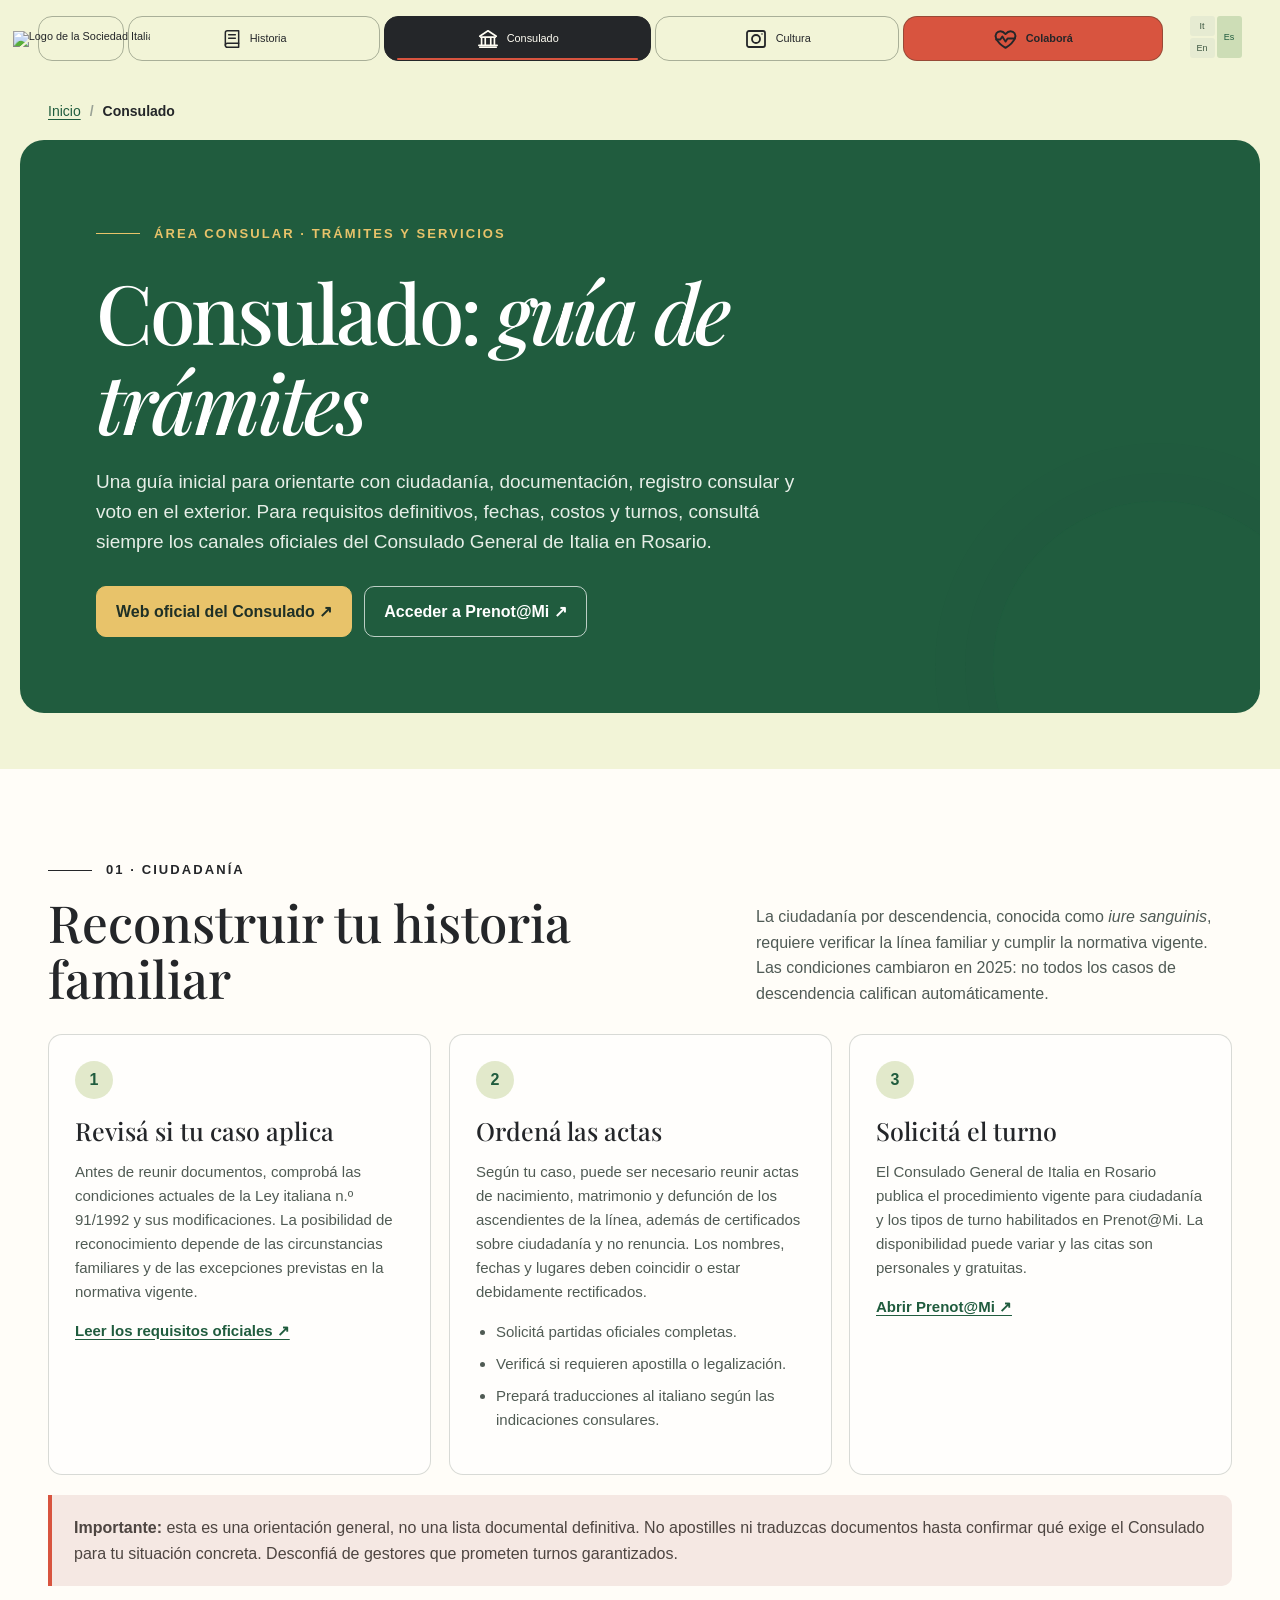
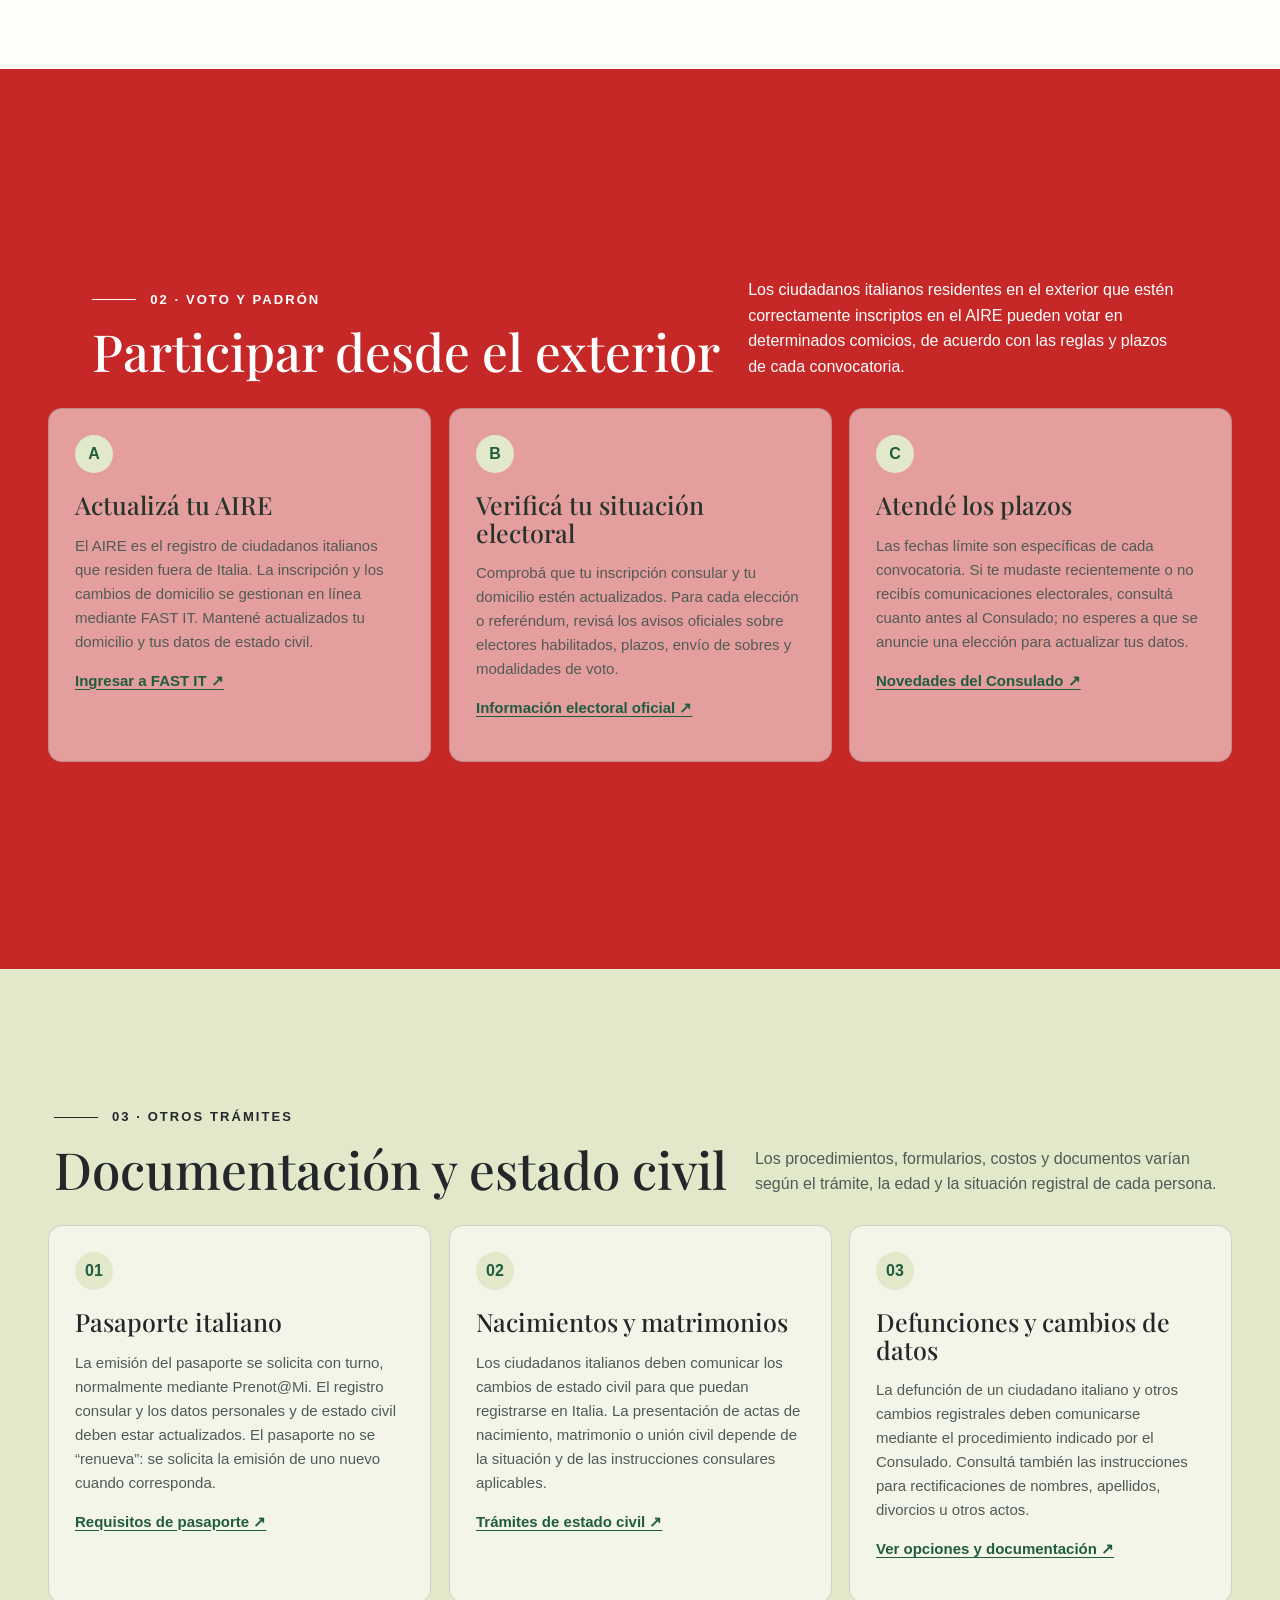
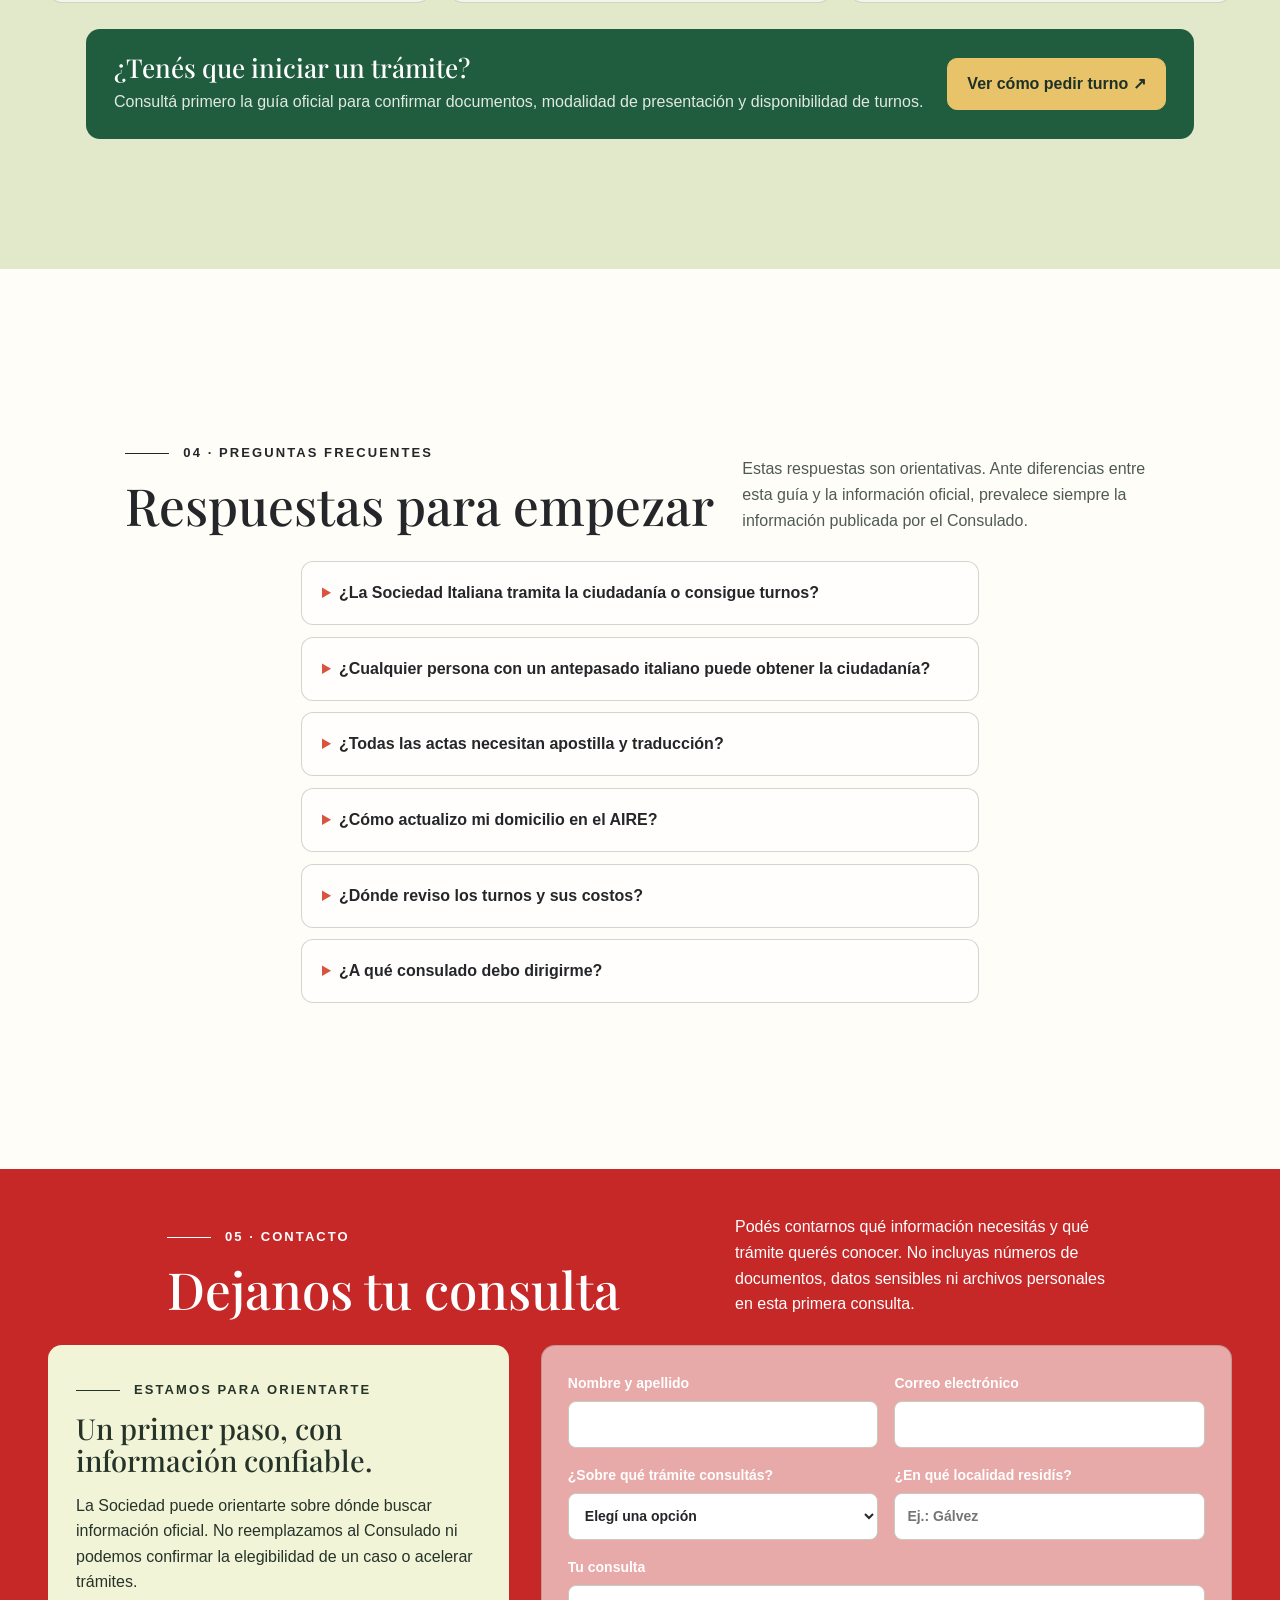
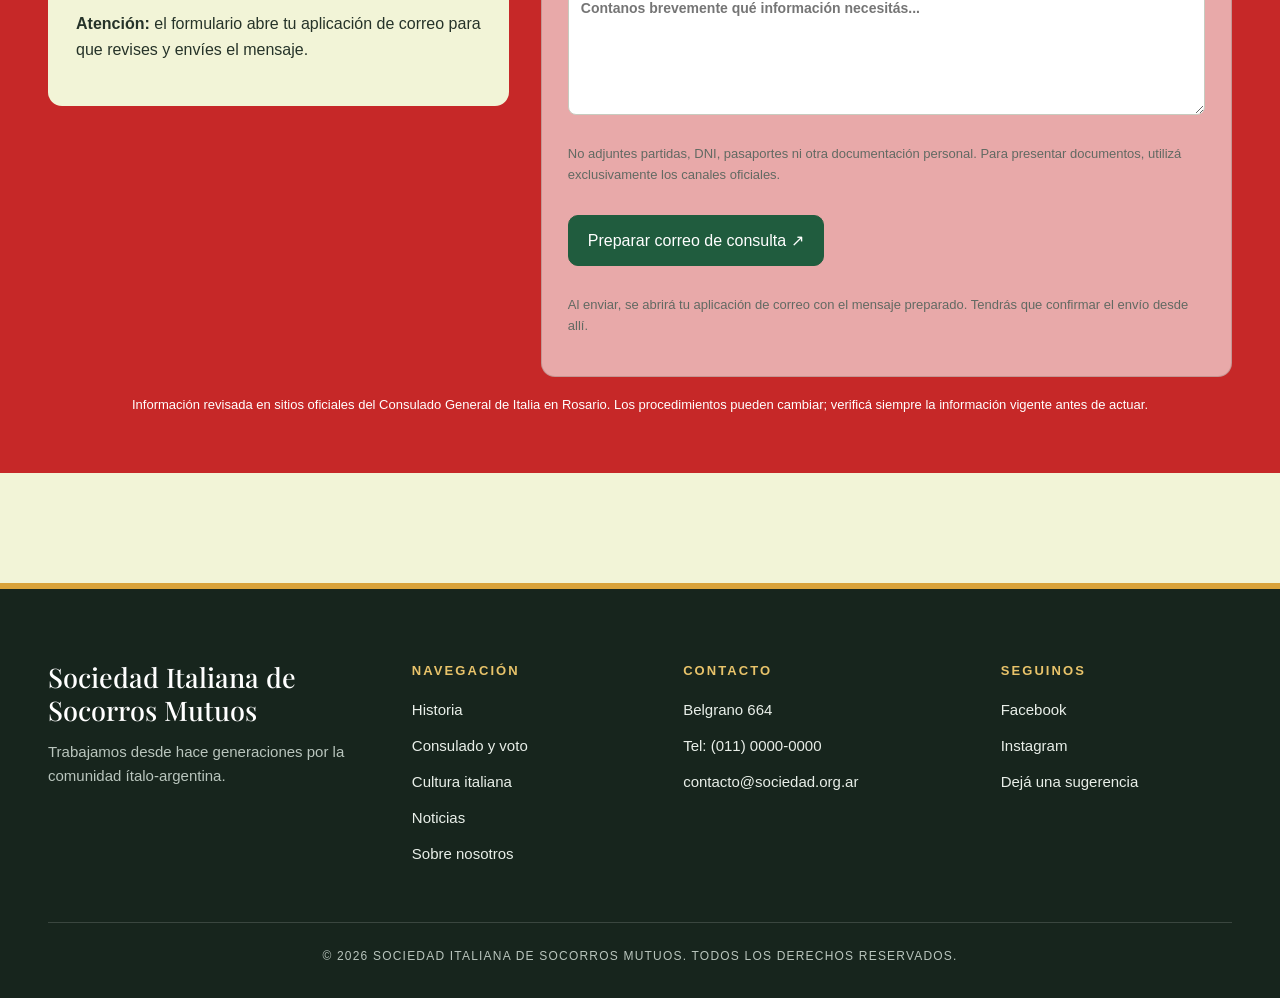
==== consulado.html @ f5863053 "Contacto" ====
<!DOCTYPE html>
<html lang="es">
<head>
<meta charset="UTF-8">
<meta name="viewport" content="width=device-width, initial-scale=1, viewport-fit=cover">
<meta name="description" content="Guía informativa de servicios consulares italianos: ciudadanía, AIRE, voto, pasaportes y estado civil para la comunidad de Gálvez y su región.">
<title>Servicios consulares | Sociedad Italiana de Socorros Mutuos</title>
<link rel="shortcut icon" href="img/logo.png" type="image/png">
<link rel="preconnect" href="https://fonts.googleapis.com">
<link rel="preconnect" href="https://fonts.gstatic.com" crossorigin>
<link href="https://fonts.googleapis.com/css2?family=Archivo+Black&family=DM+Sans:wght@400;500;600;700&family=Playfair+Display:ital,wght@0,500;0,600;1,500&display=swap" rel="stylesheet">
<link rel="stylesheet" href="styles.css">
<script src="script.js?v=2" defer></script>
<style>
/* Estilos exclusivos de esta página; la identidad visual general proviene de styles.css. */
.consulate-page { padding-top: clamp(34px, 5vw, 72px); }
.consulate-hero { position:relative; overflow:hidden; margin:0 auto 56px; padding:clamp(30px,6vw,76px); max-width:1240px; background:#e2e9cb; border-radius:18px; }
.consulate-hero::after { content:""; position:absolute; right:-65px; bottom:-120px; width:330px; height:330px; border:1px solid rgba(32,92,62,.24); border-radius:50%; box-shadow:0 0 0 28px rgba(32,92,62,.04),0 0 0 58px rgba(32,92,62,.04); pointer-events:none; }
.consulate-hero .eyebrow { color:var(--deep-green); }
.consulate-hero h1 { max-width:850px; margin:22px 0 20px; font-size:clamp(40px,7vw,82px); letter-spacing:-.04em; }
.consulate-hero p:not(.eyebrow) { max-width:720px; font-size:clamp(16px,2vw,19px); color:#46534a; }
.consulate-actions { display:flex; flex-wrap:wrap; gap:12px; margin-top:28px; }
.consulate-button { display:inline-flex; align-items:center; justify-content:center; gap:10px; min-height:48px; padding:12px 19px; border:1px solid var(--deep-green); border-radius:10px; background:var(--deep-green); color:white; text-decoration:none; font-weight:700; }
.consulate-button.secondary { background:transparent; color:var(--deep-green); }
.consulate-section { max-width:1240px; margin:0 auto; padding:20px 28px 58px; scroll-margin-top:24px; }
.consulate-heading { display:grid; grid-template-columns:minmax(0,1fr) minmax(220px,.7fr); align-items:end; gap:28px; margin-bottom:28px; }
.consulate-heading h2 { margin-top:13px; font-size:clamp(32px,4vw,52px); }
.consulate-heading > p { margin:0; color:var(--muted); max-width:540px; }
.consulate-grid { display:grid; grid-template-columns:repeat(3,minmax(0,1fr)); gap:18px; }
.consulate-card { min-width:0; padding:26px; border:1px solid rgba(39,55,39,.18); border-radius:14px; background:rgba(255,255,255,.55); }
.consulate-card .number { display:inline-grid; place-items:center; width:38px; height:38px; margin-bottom:18px; border-radius:50%; background:#e2e9cb; color:var(--deep-green); font-weight:700; }
.consulate-card h3 { font-size:25px; margin-bottom:12px; }
.consulate-card p,.consulate-card li { color:#505b54; font-size:15px; }
.consulate-card ul,.consulate-list { padding-left:20px; }
.consulate-card li+li,.consulate-list li+li { margin-top:8px; }
.consulate-note { margin-top:20px; padding:20px 22px; border-left:4px solid var(--italian-red); border-radius:0 10px 10px 0; background:#f5e8e3; color:#4d4541; }
.consulate-link { color:var(--deep-green); font-weight:700; text-underline-offset:3px; }
.consulate-band { display:grid; grid-template-columns:1fr auto; align-items:center; gap:24px; margin-top:26px; padding:25px 28px; border-radius:14px; background:#205c3e; color:#fff; }
.consulate-band h3 { font-size:26px; margin-bottom:6px; }
.consulate-band p { margin:0; color:#e0e9e2; }
.consulate-band .consulate-button { white-space:nowrap; background:#e8c36a; border-color:#e8c36a; color:#1f3026; }
.consulate-faq { display:grid; gap:12px; }
.consulate-faq details { border:1px solid rgba(39,55,39,.2); border-radius:12px; background:rgba(255,255,255,.5); padding:0 20px; }
.consulate-faq summary { cursor:pointer; padding:18px 28px 18px 0; position:relative; font-weight:700; }
.consulate-faq summary::marker { color:var(--italian-red); }
.consulate-faq details p { margin:0; padding:0 0 20px; color:#505b54; }
.consulate-form-wrap { display:grid; grid-template-columns:.8fr 1.2fr; gap:32px; align-items:start; }
.consulate-form-intro { padding:28px; border-radius:14px; background:#f2f4d7; }
.consulate-form-intro h3 { font-size:29px; margin:12px 0; }
.consulate-form { display:grid; grid-template-columns:1fr 1fr; gap:16px; padding:26px; border:1px solid rgba(39,55,39,.18); border-radius:14px; background:rgba(255,255,255,.6); }
.consulate-form label { display:grid; gap:7px; font-size:14px; font-weight:700; }
.consulate-form input,.consulate-form select,.consulate-form textarea { width:100%; min-height:46px; padding:11px 12px; border:1px solid #c7cbbf; border-radius:8px; background:#fff; color:var(--ink); font:inherit; }
.consulate-form textarea { min-height:130px; resize:vertical; }
.consulate-form .full { grid-column:1/-1; }
.consulate-form .consulate-button { justify-self:start; cursor:pointer; font:inherit; }
.form-disclaimer { font-size:13px!important; color:#626a63!important; }
.consulate-footer-note { margin-top:18px; font-size:13px; color:#626a63; }
@media(max-width:850px){.consulate-heading{grid-template-columns:1fr;gap:14px}.consulate-grid{grid-template-columns:1fr 1fr}.consulate-form-wrap{grid-template-columns:1fr}}
@media(max-width:560px){.consulate-hero{margin-inline:14px;border-radius:14px}.consulate-section{padding-inline:18px}.consulate-grid{grid-template-columns:1fr}.consulate-band{grid-template-columns:1fr}.consulate-band .consulate-button{justify-self:start;white-space:normal}.consulate-form{grid-template-columns:1fr;padding:18px}.consulate-form .full{grid-column:auto}}
/* En esta página se conserva la navegación global, pero se reemplaza el hero de Inicio por una cabecera compacta. */
.site-card.consulate-site-header { display:block; height:auto; min-height:0; padding:0; overflow:visible; background:var(--ivory); }
.consulate-site-header .intro { min-height:0; height:82px; padding:0; background:var(--ivory); }
.consulate-site-header .navigation { top:16px; left:clamp(14px,3vw,42px); right:clamp(14px,3vw,42px); }
.consulate-site-header .description,.consulate-site-header .headline,.consulate-site-header #explore,.consulate-site-header .artwork { display:none!important; }
.consulate-breadcrumb { max-width:1240px; margin:18px auto 0; padding:0 28px; color:#58645b; font-size:14px; }
.consulate-breadcrumb ol { display:flex; flex-wrap:wrap; align-items:center; gap:9px; margin:0; padding:0; list-style:none; }
.consulate-breadcrumb li+li::before { content:"/"; margin-right:9px; color:#9aa296; }
.consulate-breadcrumb a { color:var(--deep-green); text-underline-offset:3px; }
.consulate-breadcrumb [aria-current="page"] { color:var(--ink); font-weight:700; }
.consulate-page { padding-top:18px; }
.consulate-hero { background:#205c3e; color:#fff; border-radius:24px; }
.consulate-hero .eyebrow { color:#e8c36a; }
.consulate-hero h1 { max-width:850px; }
.consulate-hero p:not(.eyebrow) { color:#e6eee7; }
.consulate-hero .consulate-button { background:#e8c36a; border-color:#e8c36a; color:#1f3026; }
.consulate-hero .consulate-button.secondary { background:transparent; color:#fff; border-color:rgba(255,255,255,.7); }
@media(max-width:600px){.consulate-site-header .intro{height:116px}.consulate-site-header .navigation{top:12px;left:10px;right:10px}.consulate-breadcrumb{padding:0 18px;margin-top:12px}.consulate-page{padding-top:14px}.consulate-hero{margin-inline:14px;border-radius:20px}}
/* Fondos alternados inspirados en la bandera italiana: verde, blanco y rojo en tonos suaves. */
.consulate-page { background: #f2f4d7; }
.consulate-hero { background: #205c3e; }
#ciudadania { background: #fffdf8; }
#voto { background: #c62828; color: #fff; }
#tramites { background: #e2e9cb; }
#preguntas { background: #fffdf8; }
#consulta { background: #c62828; color: #fff; }
#voto .consulate-heading > p, #consulta .consulate-heading > p,
#voto .consulate-footer-note, #consulta .consulate-footer-note { color: #fff; }
#voto .consulate-card, #consulta .consulate-card,
#voto .consulate-form-intro, #consulta .consulate-form-intro { color: #263329; }
/* Secciones a todo lo ancho con contenido alineado al mismo ancho máximo. */
.consulate-section { max-width:none; }
.consulate-section > .consulate-heading,
.consulate-section > .consulate-grid,
.consulate-section > .consulate-note,
.consulate-section > .consulate-band,
.consulate-section > .consulate-faq,
.consulate-section > .consulate-form-wrap,
.consulate-section > .consulate-footer-note { max-width:1184px; margin-left:auto; margin-right:auto; }
.consulate-section > .consulate-heading { margin-bottom:28px; }
.consulate-section > .consulate-band { margin-top:26px; }
.consulate-section > .consulate-footer-note { margin-top:18px; }


/* Navegación suave y aparición progresiva de las secciones al desplazarse. */
html { scroll-behavior: smooth; }
.consulate-section, .consulate-hero {
  scroll-margin-top: 28px;
  transition: background-color .45s ease, color .45s ease;
}
.consulate-section .consulate-heading,
.consulate-section .consulate-grid,
.consulate-section .consulate-note,
.consulate-section .consulate-band,
.consulate-section .consulate-faq,
.consulate-section .consulate-form-wrap,
.consulate-section .consulate-footer-note {
  opacity: 0;
  transform: translateY(22px);
  transition: opacity .65s ease, transform .65s ease;
}
.consulate-section.is-visible .consulate-heading,
.consulate-section.is-visible .consulate-grid,
.consulate-section.is-visible .consulate-note,
.consulate-section.is-visible .consulate-band,
.consulate-section.is-visible .consulate-faq,
.consulate-section.is-visible .consulate-form-wrap,
.consulate-section.is-visible .consulate-footer-note {
  opacity: 1;
  transform: translateY(0);
}
/* Reveal individual para tarjetas, bloques e imágenes. */
.scroll-reveal {
  opacity: 0;
  transform: translate3d(0, 20px, 0) scale(.99);
  transition: opacity .7s ease, transform .7s cubic-bezier(.2,.7,.2,1);
  will-change: opacity, transform;
}
.scroll-reveal.is-revealed { opacity: 1; transform: translate3d(0,0,0) scale(1); }
@media (prefers-reduced-motion: reduce) {
  html { scroll-behavior: auto; }
  .consulate-section, .consulate-hero,
  .consulate-section .consulate-heading, .consulate-section .consulate-grid,
  .consulate-section .consulate-note, .consulate-section .consulate-band,
  .consulate-section .consulate-faq, .consulate-section .consulate-form-wrap,
  .consulate-section .consulate-footer-note, .scroll-reveal {
    transition: none; opacity: 1; transform: none; will-change: auto;
  }
}


/* Presentación por secciones en escritorio: cada sección ocupa al menos una pantalla. */
@media (min-width: 851px) {
  html {
    scroll-snap-type: y mandatory;
    scroll-padding-top: 0;
  }
  .consulate-hero {
    scroll-snap-align: start;
  }
  .consulate-section {
    box-sizing: border-box;
    min-height: 100vh;
    min-height: 100dvh;
    scroll-snap-align: start;
    scroll-snap-stop: normal;
  }
  .consulate-section {
    display: flex;
    flex-direction: column;
    justify-content: center;
    padding-top: clamp(34px, 5vh, 64px);
    padding-bottom: clamp(34px, 5vh, 64px);
  }
}

/* En tabletas y móviles se mantiene el alto mínimo, pero nunca se limita el contenido. */
@media (max-width: 850px) {
  html { scroll-snap-type: none; }
  .consulate-section {
    height: auto;
    min-height: 100vh;
    min-height: 100dvh;
    scroll-snap-align: none;
  }
  .consulate-hero {
    height: auto;
    min-height: 0;
  }
  .consulate-section { justify-content: flex-start; }
}

</style>
<script>
  document.addEventListener('DOMContentLoaded', () => {
    const sections = document.querySelectorAll('.consulate-section');
    const revealItems = document.querySelectorAll(
      '.consulate-grid > *, .consulate-faq > *, .consulate-band, .consulate-note, .consulate-form-wrap, .consulate-hero img, .consulate-section img'
    );
    revealItems.forEach(item => item.classList.add('scroll-reveal'));

    if (window.matchMedia('(prefers-reduced-motion: reduce)').matches || !('IntersectionObserver' in window)) {
      sections.forEach(section => section.classList.add('is-visible'));
      revealItems.forEach(item => item.classList.add('is-revealed'));
      return;
    }

    const sectionObserver = new IntersectionObserver((entries) => {
      entries.forEach(entry => {
        if (entry.isIntersecting) {
          entry.target.classList.add('is-visible');
          sectionObserver.unobserve(entry.target);
        }
      });
    }, { threshold: 0.12, rootMargin: '0px 0px -5% 0px' });
    sections.forEach(section => sectionObserver.observe(section));

    const revealObserver = new IntersectionObserver((entries) => {
      entries.forEach(entry => {
        if (entry.isIntersecting) {
          entry.target.classList.add('is-revealed');
          revealObserver.unobserve(entry.target);
        }
      });
    }, { threshold: 0.1, rootMargin: '0px 0px -4% 0px' });
    revealItems.forEach(item => revealObserver.observe(item));
  });
</script>
</head>
<body>
<a class="skip" href="#contenido" data-i18n="skip">Ir al contenido</a>

<!-- Encabezado y navegación compartidos con index.html -->
<main id="contenido">
  <section class="site-card consulate-site-header" aria-label="Sociedad Italiana de Socorros Mutuos">
    <section class="intro" aria-labelledby="headline">
      <nav class="navigation" aria-label="Navegación principal">
        <button class="nav-tab" type="button" data-section="inicio" aria-label="Inicio">
          <span data-label="inicio"><img src="img/logo.png" class="icon-logo" alt="Logo de la Sociedad Italiana"></span>
        </button>
        <button class="nav-tab" type="button" data-section="historia" aria-pressed="false">
          <svg class="nav-icon" viewBox="0 0 24 24" aria-hidden="true"><path d="M4 19.5A2.5 2.5 0 0 1 6.5 17H20"/><path d="M6.5 2H20v20H6.5A2.5 2.5 0 0 1 4 19.5v-15A2.5 2.5 0 0 1 6.5 2Z"/><path d="M8 7h8M8 11h8"/></svg>
          <span data-label="historia">Historia</span>
        </button>
        <button class="nav-tab active" type="button" data-section="consulado" aria-pressed="true">
          <svg class="nav-icon nav-icon--consulate" viewBox="0 0 24 24" aria-hidden="true"><path d="m3 9 9-6 9 6"/><path d="M4 10h16M5 10v9M9 10v9M15 10v9M19 10v9M3 21h18M2 19h20"/></svg>
          <span data-label="consulado">Consulado</span>
        </button>
        <button class="nav-tab" type="button" data-section="cultura" aria-pressed="false">
          <svg class="nav-icon nav-icon--culture" viewBox="0 0 24 24" fill="none" stroke="currentColor" stroke-width="1.8" stroke-linecap="round" stroke-linejoin="round" aria-hidden="true"><rect x="3" y="4" width="18" height="16" rx="2"/><circle cx="12" cy="12" r="4"/><circle cx="18" cy="7" r=".8" fill="currentColor" stroke="none"/></svg>
          <span data-label="cultura">Cultura</span>
        </button>
        <button class="nav-tab" type="button" data-section="colabora" aria-pressed="false">
          <svg class="nav-icon nav-icon--collab" viewBox="0 0 24 24" fill="none" stroke="currentColor" stroke-width="1.8" stroke-linecap="round" stroke-linejoin="round" aria-hidden="true"><path d="M12 21s-7-4.35-9-9.2C1.5 8.2 3.8 5 7.2 5c2 0 3.4 1.1 4.8 2.8C13.4 6.1 14.8 5 16.8 5 20.2 5 22.5 8.2 21 11.8 19 16.65 12 21 12 21Z"/><path d="M3 13h4l2-3 3 5 2-3h7"/></svg>
          <span data-i18n="navCollab">Colaborá</span>
        </button>
        <div class="languages" aria-label="Idioma">
          <button class="language" type="button" data-lang="it" aria-label="Italiano">It</button>
          <button class="language other" type="button" data-lang="en" aria-label="English">En</button>
          <button class="language active" type="button" data-lang="es" aria-label="Español" aria-pressed="true">Es</button>
        </div>
      </nav>
    </section>
  </section>

  <nav class="consulate-breadcrumb" aria-label="Migas de pan">
    <ol>
      <li><a href="index.html">Inicio</a></li>
      <li aria-current="page">Consulado</li>
    </ol>
  </nav>

  <div class="consulate-page">
    <section class="consulate-hero" id="accesos">
      <p class="eyebrow">Área Consular · Trámites y Servicios</p>
      <h1>Consulado: <em>guía de trámites</em></h1>
      <p>Una guía inicial para orientarte con ciudadanía, documentación, registro consular y voto en el exterior. Para requisitos definitivos, fechas, costos y turnos, consultá siempre los canales oficiales del Consulado General de Italia en Rosario.</p>
      <div class="consulate-actions">
        <a class="consulate-button" href="https://consrosario.esteri.it/es/" target="_blank" rel="noopener">Web oficial del Consulado ↗</a>
        <a class="consulate-button secondary" href="https://prenotami.esteri.it/" target="_blank" rel="noopener">Acceder a Prenot@Mi ↗</a>
      </div>
    </section>

    <section class="consulate-section" id="ciudadania">
      <div class="consulate-heading"><div><p class="eyebrow">01 · Ciudadanía</p><h2>Reconstruir tu historia familiar</h2></div><p>La ciudadanía por descendencia, conocida como <em>iure sanguinis</em>, requiere verificar la línea familiar y cumplir la normativa vigente. Las condiciones cambiaron en 2025: no todos los casos de descendencia califican automáticamente.</p></div>
      <div class="consulate-grid">
        <article class="consulate-card"><span class="number">1</span><h3>Revisá si tu caso aplica</h3><p>Antes de reunir documentos, comprobá las condiciones actuales de la Ley italiana n.º 91/1992 y sus modificaciones. La posibilidad de reconocimiento depende de las circunstancias familiares y de las excepciones previstas en la normativa vigente.</p><p><a class="consulate-link" href="https://consrosario.esteri.it/es/servizi-consolari-e-visti/servizi-per-il-cittadino-straniero/cittadinanza_n/cittadinanza-e-adozione/" target="_blank" rel="noopener">Leer los requisitos oficiales ↗</a></p></article>
        <article class="consulate-card"><span class="number">2</span><h3>Ordená las actas</h3><p>Según tu caso, puede ser necesario reunir actas de nacimiento, matrimonio y defunción de los ascendientes de la línea, además de certificados sobre ciudadanía y no renuncia. Los nombres, fechas y lugares deben coincidir o estar debidamente rectificados.</p><ul><li>Solicitá partidas oficiales completas.</li><li>Verificá si requieren apostilla o legalización.</li><li>Prepará traducciones al italiano según las indicaciones consulares.</li></ul></article>
        <article class="consulate-card"><span class="number">3</span><h3>Solicitá el turno</h3><p>El Consulado General de Italia en Rosario publica el procedimiento vigente para ciudadanía y los tipos de turno habilitados en Prenot@Mi. La disponibilidad puede variar y las citas son personales y gratuitas.</p><p><a class="consulate-link" href="https://prenotami.esteri.it/" target="_blank" rel="noopener">Abrir Prenot@Mi ↗</a></p></article>
      </div>
      <div class="consulate-note"><strong>Importante:</strong> esta es una orientación general, no una lista documental definitiva. No apostilles ni traduzcas documentos hasta confirmar qué exige el Consulado para tu situación concreta. Desconfiá de gestores que prometen turnos garantizados.</div>
    </section>

    <section class="consulate-section" id="voto">
      <div class="consulate-heading"><div><p class="eyebrow">02 · Voto y padrón</p><h2>Participar desde el exterior</h2></div><p>Los ciudadanos italianos residentes en el exterior que estén correctamente inscriptos en el AIRE pueden votar en determinados comicios, de acuerdo con las reglas y plazos de cada convocatoria.</p></div>
      <div class="consulate-grid">
        <article class="consulate-card"><span class="number">A</span><h3>Actualizá tu AIRE</h3><p>El AIRE es el registro de ciudadanos italianos que residen fuera de Italia. La inscripción y los cambios de domicilio se gestionan en línea mediante FAST IT. Mantené actualizados tu domicilio y tus datos de estado civil.</p><p><a class="consulate-link" href="https://serviziconsolarionline.esteri.it/" target="_blank" rel="noopener">Ingresar a FAST IT ↗</a></p></article>
        <article class="consulate-card"><span class="number">B</span><h3>Verificá tu situación electoral</h3><p>Comprobá que tu inscripción consular y tu domicilio estén actualizados. Para cada elección o referéndum, revisá los avisos oficiales sobre electores habilitados, plazos, envío de sobres y modalidades de voto.</p><p><a class="consulate-link" href="https://consrosario.esteri.it/es/servizi-consolari-e-visti/servizi-per-il-cittadino-italiano/servicios-electorales/" target="_blank" rel="noopener">Información electoral oficial ↗</a></p></article>
        <article class="consulate-card"><span class="number">C</span><h3>Atendé los plazos</h3><p>Las fechas límite son específicas de cada convocatoria. Si te mudaste recientemente o no recibís comunicaciones electorales, consultá cuanto antes al Consulado; no esperes a que se anuncie una elección para actualizar tus datos.</p><p><a class="consulate-link" href="https://consrosario.esteri.it/es/" target="_blank" rel="noopener">Novedades del Consulado ↗</a></p></article>
      </div>
    </section>

    <section class="consulate-section" id="tramites">
      <div class="consulate-heading"><div><p class="eyebrow">03 · Otros trámites</p><h2>Documentación y estado civil</h2></div><p>Los procedimientos, formularios, costos y documentos varían según el trámite, la edad y la situación registral de cada persona.</p></div>
      <div class="consulate-grid">
        <article class="consulate-card"><span class="number">01</span><h3>Pasaporte italiano</h3><p>La emisión del pasaporte se solicita con turno, normalmente mediante Prenot@Mi. El registro consular y los datos personales y de estado civil deben estar actualizados. El pasaporte no se “renueva”: se solicita la emisión de uno nuevo cuando corresponda.</p><p><a class="consulate-link" href="https://consrosario.esteri.it/es/servizi-consolari-e-visti/servizi-per-il-cittadino-italiano/passaporti-e-carte-didentita/" target="_blank" rel="noopener">Requisitos de pasaporte ↗</a></p></article>
        <article class="consulate-card"><span class="number">02</span><h3>Nacimientos y matrimonios</h3><p>Los ciudadanos italianos deben comunicar los cambios de estado civil para que puedan registrarse en Italia. La presentación de actas de nacimiento, matrimonio o unión civil depende de la situación y de las instrucciones consulares aplicables.</p><p><a class="consulate-link" href="https://consrosario.esteri.it/es/servizi-consolari-e-visti/servizi-per-il-cittadino-italiano/stato-civile/" target="_blank" rel="noopener">Trámites de estado civil ↗</a></p></article>
        <article class="consulate-card"><span class="number">03</span><h3>Defunciones y cambios de datos</h3><p>La defunción de un ciudadano italiano y otros cambios registrales deben comunicarse mediante el procedimiento indicado por el Consulado. Consultá también las instrucciones para rectificaciones de nombres, apellidos, divorcios u otros actos.</p><p><a class="consulate-link" href="https://consrosario.esteri.it/es/servizi-consolari-e-visti/servizi-per-il-cittadino-italiano/stato-civile/" target="_blank" rel="noopener">Ver opciones y documentación ↗</a></p></article>
      </div>
      <div class="consulate-band"><div><h3>¿Tenés que iniciar un trámite?</h3><p>Consultá primero la guía oficial para confirmar documentos, modalidad de presentación y disponibilidad de turnos.</p></div><a class="consulate-button" href="https://consrosario.esteri.it/es/chi-siamo/gli-uffici/prenota-lappuntamento/" target="_blank" rel="noopener">Ver cómo pedir turno ↗</a></div>
    </section>

    <section class="consulate-section" id="preguntas">
      <div class="consulate-heading"><div><p class="eyebrow">04 · Preguntas frecuentes</p><h2>Respuestas para empezar</h2></div><p>Estas respuestas son orientativas. Ante diferencias entre esta guía y la información oficial, prevalece siempre la información publicada por el Consulado.</p></div>
      <div class="consulate-faq">
        <details><summary>¿La Sociedad Italiana tramita la ciudadanía o consigue turnos?</summary><p>No. Esta página tiene fines informativos y orientativos. Las solicitudes y los turnos se gestionan por los canales oficiales correspondientes; no se garantizan citas ni resultados.</p></details>
        <details><summary>¿Cualquier persona con un antepasado italiano puede obtener la ciudadanía?</summary><p>No necesariamente. La legislación cambió en 2025 y establece condiciones y excepciones específicas. Revisá el apartado oficial de ciudadanía antes de iniciar la recopilación de documentación.</p><p><a class="consulate-link" href="https://consrosario.esteri.it/es/servizi-consolari-e-visti/servizi-per-il-cittadino-straniero/cittadinanza_n/cittadinanza-e-adozione/" target="_blank" rel="noopener">Consultar normativa y requisitos ↗</a></p></details>
        <details><summary>¿Todas las actas necesitan apostilla y traducción?</summary><p>No hay que asumirlo sin revisar el caso. Los requisitos dependen del tipo de documento, la autoridad emisora y el trámite. Seguí la lista oficial y las instrucciones sobre apostilla, legalización y traducción al italiano.</p></details>
        <details><summary>¿Cómo actualizo mi domicilio en el AIRE?</summary><p>La actualización se realiza en línea a través de FAST IT. Ingresá con tus datos y seguí las instrucciones del servicio consular correspondiente a tu circunscripción.</p><p><a class="consulate-link" href="https://serviziconsolarionline.esteri.it/" target="_blank" rel="noopener">Abrir FAST IT ↗</a></p></details>
        <details><summary>¿Dónde reviso los turnos y sus costos?</summary><p>En la web oficial del Consulado General de Italia en Rosario y en Prenot@Mi. Los turnos son personales; los horarios, requisitos y aranceles pueden cambiar.</p><p><a class="consulate-link" href="https://prenotami.esteri.it/" target="_blank" rel="noopener">Prenot@Mi ↗</a> · <a class="consulate-link" href="https://consrosario.esteri.it/es/" target="_blank" rel="noopener">Consulado de Rosario ↗</a></p></details>
        <details><summary>¿A qué consulado debo dirigirme?</summary><p>La competencia depende del domicilio y de la circunscripción consular. Para la comunidad de Gálvez y Santa Fe, consultá la web del Consulado General de Italia en Rosario y verificá allí que tu domicilio esté comprendido.</p></details>
      </div>
    </section>

    <section class="consulate-section" id="consulta">
      <div class="consulate-heading"><div><p class="eyebrow">05 · Contacto</p><h2>Dejanos tu consulta</h2></div><p>Podés contarnos qué información necesitás y qué trámite querés conocer. No incluyas números de documentos, datos sensibles ni archivos personales en esta primera consulta.</p></div>
      <div class="consulate-form-wrap">
        <aside class="consulate-form-intro"><p class="eyebrow">Estamos para orientarte</p><h3>Un primer paso, con información confiable.</h3><p>La Sociedad puede orientarte sobre dónde buscar información oficial. No reemplazamos al Consulado ni podemos confirmar la elegibilidad de un caso o acelerar trámites.</p><p><strong>Atención:</strong> el formulario abre tu aplicación de correo para que revises y envíes el mensaje.</p></aside>
        <form class="consulate-form" id="consular-form">
          <label>Nombre y apellido<input name="nombre" autocomplete="name" required></label>
          <label>Correo electrónico<input name="email" type="email" autocomplete="email" required></label>
          <label>¿Sobre qué trámite consultás?
            <select name="tramite" required><option value="" selected disabled>Elegí una opción</option><option>Ciudadanía italiana</option><option>AIRE / cambio de domicilio</option><option>Voto electoral</option><option>Pasaporte</option><option>Registro civil</option><option>Otro tema</option></select>
          </label>
          <label>¿En qué localidad residís?<input name="localidad" autocomplete="address-level2" placeholder="Ej.: Gálvez"></label>
          <label class="full">Tu consulta<textarea name="consulta" minlength="10" required placeholder="Contanos brevemente qué información necesitás..."></textarea></label>
          <p class="full form-disclaimer">No adjuntes partidas, DNI, pasaportes ni otra documentación personal. Para presentar documentos, utilizá exclusivamente los canales oficiales.</p>
          <button class="consulate-button full" type="submit">Preparar correo de consulta ↗</button>
          <p class="full form-disclaimer" id="form-status" aria-live="polite">Al enviar, se abrirá tu aplicación de correo con el mensaje preparado. Tendrás que confirmar el envío desde allí.</p>
        </form>
      </div>
      <p class="consulate-footer-note">Información revisada en sitios oficiales del Consulado General de Italia en Rosario. Los procedimientos pueden cambiar; verificá siempre la información vigente antes de actuar.</p>
    </section>
  </div>
</main>

<!-- Footer compartido con index.html -->
<footer class="foot">
  <div class="foot-in">
    <div class="foot-grid">
      <div><p class="foot-logo" data-i18n="orgName">Sociedad Italiana de Socorros Mutuos</p><p class="foot-sub" data-i18n="footAbout">Trabajamos desde hace generaciones por la comunidad ítalo-argentina.</p></div>
      <div><h4 data-i18n="fNav">Navegación</h4><ul><li><a href="historia.html" data-i18n="fHist">Historia</a></li><li><a href="consulado.html" data-i18n="fCons">Consulado y voto</a></li><li><a href="cultura.html" data-i18n="fCult">Cultura italiana</a></li><li><a href="index.html#noticias" data-i18n="fNews">Noticias</a></li><li><a href="nosotros.html" data-i18n="fAbout">Sobre nosotros</a></li></ul></div>
      <div><h4 data-i18n="fContact">Contacto</h4><ul><li data-i18n="fAddress">Belgrano 664</li><li data-i18n="fPhone">Tel: (011) 0000-0000</li><li><a href="mailto:contacto@sociedad.org.ar">contacto@sociedad.org.ar</a></li></ul></div>
      <div><h4 data-i18n="fFollow">Seguinos</h4><ul><li><a href="https://www.facebook.com/TeatroMarconiGalvezItaliaUnida/?locale=es_LA" target="_blank" rel="noopener">Facebook</a></li><li><a href="https://www.instagram.com/sociedaditalianagalvez/" target="_blank" rel="noopener">Instagram</a></li><li><a href="sugerencias.html" data-i18n="fSugg">Dejá una sugerencia</a></li></ul></div>
    </div>
    <div class="copy"><span data-i18n="copy">© 2026 Sociedad Italiana de Socorros Mutuos. Todos los derechos reservados.</span></div>
  </div>
</footer>
<script>
// El sitio no cuenta con backend de formularios: se prepara un correo para revisión y envío del usuario.
document.getElementById('consular-form').addEventListener('submit', function (event) {
  event.preventDefault();
  const data = new FormData(this);
  const subject = encodeURIComponent('Consulta consular - ' + data.get('tramite'));
  const body = encodeURIComponent(
    'Nombre: ' + data.get('nombre') + '\n' +
    'Correo: ' + data.get('email') + '\n' +
    'Trámite: ' + data.get('tramite') + '\n' +
    'Localidad: ' + (data.get('localidad') || 'No indicada') + '\n\n' +
    'Consulta:\n' + data.get('consulta')
  );
  // Reemplazar esta dirección por el correo institucional real antes de publicar el sitio.
  window.location.href = 'mailto:contacto@sociedad.org.ar?subject=' + subject + '&body=' + body;
  document.getElementById('form-status').textContent = 'Se intentó abrir tu aplicación de correo. Si no se abrió, escribinos desde tu correo habitual; recordá reemplazar la dirección institucional si corresponde.';
});
</script>
</body>
</html>
---- styles.css ----
:root{
  --paper:#F4F1EA; --ink:#18231F; --green:#1E7F55; --gold:#E8C36A; --mustard:#D9A23A;
  --red:#B8323A; --footer:#10231C; --muted:#4f5a55; --line:#cdc7b8; --white:#fff;
  --focus:#0045c4; --cream: #f2f4d7;
  --ink: #242629;
  --italian-green: #397d52;
  --deep-green: #205c3e;
  --italian-red: #d8543f;
  --line: rgba(39, 55, 39, .36);
  --soft-green: #e2e9cb;
}

*{box-sizing:border-box}
html{scroll-behavior:smooth;scroll-padding-top:24px}
@media (prefers-reduced-motion:reduce){html{scroll-behavior:auto}*{transition:none!important}}
body{margin:0;background:var(--paper);color:var(--ink);font:400 16px/1.6 "DM Sans",Arial,sans-serif}
a{color:inherit}
:focus-visible{outline:4px solid var(--focus);outline-offset:3px}
[hidden]{display:none!important}
.wrap{max-width:1240px;margin:0 auto;padding:0 28px}
.skip{position:absolute;left:-999px;top:0;background:#fff;color:var(--ink);padding:12px 18px;font-weight:700;z-index:20}
.skip:focus{left:12px;top:12px}

h1,h2,h3{font-family:"Playfair Display",Georgia,serif;font-weight:500;margin:0;line-height:1.1}
h1 em,h2 em{font-style:italic}
.eyebrow{display:inline-flex;align-items:center;gap:14px;font-size:13px;font-weight:700;letter-spacing:.16em;text-transform:uppercase;margin:0}
.eyebrow::before{content:"";width:44px;height:1px;background:currentColor}
.big{font-size:clamp(32px,4vw,54px)}

/* ===== Encabezado (logo + nombre arriba, menú con íconos abajo) ===== */


body {
  margin: 0;
  min-height: 100svh;
  overflow-x: hidden;
  color: var(--ink);
  font-family: Inter, "Avenir Next", Avenir, "Segoe UI", Arial, sans-serif;
  background: var(--ivory);
}

/* Full-viewport panel: deliberately no blurred or gradient background. */
.site-card {
  width: 100%;
  height: 95svh;
  min-height: 540px;
  display: grid;
  grid-template-columns: minmax(0, 50.6fr) minmax(0, 49.4fr);
  gap: 0;
  padding: 16px 10px 14px 4px;
  overflow: hidden;
  background: var(--ivory);
}

.intro {
  position: relative;
  min-width: 0;
  min-height: 0;
  background: var(--ivory);
}

.navigation {
  position: absolute;
  top: 2px;
  left: 15px;
  right: 10px;
  display: flex;
  align-items: flex-start;
  gap: 4px;
  white-space: nowrap;
  z-index: 2;
}

.nav-tab {
  position: relative;
  height: 45px;
  flex: 0 1 auto;
  display: inline-flex;
  align-items: center;
  justify-content: center;
  gap: 7px;
  padding: 0 10px;
  border: 1px solid var(--line);
  border-radius: 14px;
  background: transparent;
  color: var(--ink);
  font-family: inherit;
  font-size: clamp(11px, .93vw, 13px);
  font-weight: 450;
  line-height: 1;
  cursor: pointer;
  transition: background-color .18s ease, color .18s ease, border-color .18s ease, transform .18s ease;
}

.nav-tab:nth-child(1) { width: 86px; flex: 0 0 86px; }
.nav-tab:nth-child(2) { width: 132px; flex: 0 0 132px; }
.nav-tab:nth-child(3) { width: 148px; flex: 0 0 148px; }
.nav-tab:nth-child(4) { width: 124px; flex: 0 0 124px; }
.nav-tab:nth-child(5) { width: 140px; flex: 0 0 140px; background-color:#d8543f; font-weight: 650; }



.nav-tab::after {
  content: "";
  position: absolute;
  right: 12px;
  bottom: 0;
  left: 12px;
  height: 2px;
  border-radius: 2px;
  background: transparent;
}

.nav-tab:hover {
  border-color: var(--italian-green);
  background: rgba(255, 255, 255, .48);
}

.nav-tab:active { transform: translateY(1px); }

.nav-tab.active {
  color: #fffdf3;
  background: var(--ink);
  border-color: var(--ink);
}

.nav-tab.active::after { background: var(--italian-red); }

.nav-icon {
  width: 23px;
  height: 23px;
  flex: 0 0 23px;
  fill: none;
  stroke: currentColor;
  stroke-width: 1.55;
  stroke-linecap: round;
  stroke-linejoin: round;
}
.nav-tab .nav-icon--consulate { width: 21px; height: 21px; flex-basis: 21px; }
.nav-tab .nav-icon--culture { width: 25px; height: 25px; flex-basis: 25px; }
.nav-tab .nav-icon--collab { width: 27px; height: 27px; flex-basis: 27px; }

.icon-logo {
  height: 30px;
  width: 30px;
}

.languages {
  display: flex;
  flex-direction: column;
  gap: 2px;
  padding-top: 3px;
  flex: 0 0 21px;
}

.language {
  width: 30px;
  height: 20px;
  padding: 0;
  display: grid;
  place-items: center;
  border: 0;
  border-radius: 3px;
  color: #3f5943;
  background: #e6ebd2;
  font-family: inherit;
  font-size: 9px;
  font-weight: 500;
  line-height: 1;
  cursor: pointer;
}

.language.active { color: var(--deep-green); background: #cdddb6; 
width: 30px;
  height: 40px;
  padding: 0;
  display: grid;
}

.description {
  position: absolute;
  top: 36.5%;
  right: 18px;
  width: min(250px, 49%);
  margin: 0;
  font-size: clamp(12px, 1.35vw, 16px);
  font-weight: 400;
  line-height: 1.58;
  text-align: right;
  letter-spacing: -.17px;
  text-wrap: pretty;
}

.headline {
  position: absolute;
  left: 16px;
  bottom: -2px;
  margin: 0;
  font-family: Georgia, "Times New Roman", serif;
  font-size: clamp(58px, 7.8vw, 92px);
  font-weight: 400;
  letter-spacing: -4.4px;
  line-height: .855;
  white-space: nowrap;
}

.accent-red { color: var(--italian-red); }
.ink { color: var(--ink); }
.accent-green { color: var(--italian-green); }

.explore {
  position: absolute;
  right: 20px;
  bottom: 0;
  width: 152px;
  height: 35px;
  display: inline-flex;
  align-items: center;
  justify-content: center;
  gap: 10px;
  border: 1px solid var(--deep-green);
  border-radius: 10px;
  color: #fffdf3;
  background: var(--deep-green);
  font-family: inherit;
  font-size: 12px;
  font-weight: 500;
  line-height: 1;
  cursor: pointer;
  transition: transform .18s ease, background-color .18s ease, border-color .18s ease;
}

.explore:hover { background: var(--italian-green); border-color: var(--italian-green); transform: translateY(-1px); }
.arrow { font-size: 13px; transform: translateY(-1px); }

.artwork {
  position: relative;
  min-width: 0;
  min-height: 0;
  overflow: hidden;
  border-radius: 0 7px 7px 0;
  background: #438052;
}

.artwork .hero-main {
  position: relative;
  z-index: 0;
  display: block;
  width: 100%;
  height: 100%;
  object-fit: cover;
  object-position: center;
}

/* Miniaturas superpuestas en diagonal sobre la imagen principal. */
.artwork .hero-float {
  position: absolute;
  z-index: 2;
  display: block;
  width: clamp(185px, 20.5vw, 292px);
  height: clamp(145px, 16vw, 225px);
  object-fit: cover;
  border: 5px solid #f4f1ea;
  border-radius: 3px;
  box-shadow: 0 12px 30px rgba(0, 0, 0, .24);
}
.artwork .hero-float--top {
  top: 18%;
  left: 8%;
  transform: rotate(-6deg);
}
.artwork .hero-float--bottom {
  right: 25%;
  bottom: 27%;
  transform: rotate(5deg);
}

.notice {
  position: absolute;
  left: 50%;
  bottom: 22px;
  width: max-content;
  max-width: calc(100% - 32px);
  padding: 12px 16px;
  border-left: 3px solid var(--italian-red);
  border-radius: 8px;
  color: #fffdf3;
  background: rgba(31, 73, 48, .94);
  font-size: 12px;
  line-height: 1.45;
  text-align: center;
  opacity: 0;
  transform: translate(-50%, 8px);
  transition: opacity .2s ease, transform .2s ease;
  pointer-events: none;
}

.notice.visible { opacity: 1; transform: translate(-50%, 0); }

.nav-tab:focus-visible, .language:focus-visible, .explore:focus-visible {
  outline: 2px solid var(--italian-red);
  outline-offset: 3px;
}

.site-header{background:#fff;border-bottom:1px solid var(--line)}

.sh-top{display:grid;grid-template-columns:1fr auto 1fr;align-items:center;gap:16px;padding:18px 28px 10px}
.brand{grid-column:1;justify-self:start;display:inline-flex;align-items:center;text-decoration:none}
.brand-mark{width:60px;height:60px;flex:none;object-fit:contain}
.brand-full{grid-column:2;justify-self:center;position:relative;display:inline-block;padding-bottom:14px;text-align:center;text-decoration:none;font:400 clamp(19px,2.3vw,31px)/1.1 "Archivo Black",Arial,sans-serif;text-transform:uppercase;color:var(--ink)}
.brand-full::after{content:"";position:absolute;left:50%;bottom:0;width:85%;height:2px;background:currentColor;opacity:.4;transform:translateX(-50%)}
.brand-full:hover{text-decoration:underline;text-underline-offset:6px}
.sh-tools{grid-column:3;justify-self:end}

.sh-nav{display:grid;grid-template-columns:1fr auto 1fr;align-items:center;gap:16px;padding:6px 28px}
.burger{grid-column:1;justify-self:start}
.nav{grid-column:2}
.nav ul{list-style:none;display:flex;flex-wrap:wrap;justify-content:center;gap:4px 28px;margin:0;padding:0}
.nav a{position:relative;display:inline-flex;align-items:center;gap:9px;padding:6px 2px;font:600 15px "DM Sans",Arial,sans-serif;text-decoration:none;color:var(--ink)}
.nav a::after{content:"";position:absolute;left:0;right:0;bottom:1px;height:2px;background:currentColor;transform:scaleX(0);transform-origin:right;transition:transform .3s ease}
.nav a:hover::after,.nav a:focus-visible::after{transform:scaleX(1);transform-origin:left}
.nav a svg{width:22px;height:22px;flex:none}
.nav a.n-accent{color:var(--red)}
.nav a.n-link{color:#2b5ea8}

.more-nav{background:var(--paper);border-top:1px dashed var(--line)}
.more-nav ul{max-width:1240px;margin:0 auto;list-style:none;display:flex;flex-wrap:wrap;gap:10px 26px;padding:14px 28px}
.more-nav a{font:500 14px "DM Sans",Arial,sans-serif;color:var(--muted);text-decoration:none}
.more-nav a:hover{color:var(--ink);text-decoration:underline}


/* ===== Accesos rápidos ===== */
.access{padding:96px 28px 20px}
.tiles{display:grid;grid-template-columns:repeat(4,1fr);grid-template-rows:repeat(3,190px);gap:18px}
.tile{position:relative;overflow:hidden;display:flex;flex-direction:column;justify-content:space-between;padding:24px;border-radius:12px;text-decoration:none;font:500 22px/1.25 "Playfair Display",Georgia,serif}
.tile span:first-child{position:relative;z-index:1}
.tile .arr{position:relative;z-index:1;align-self:flex-end;width:52px;height:52px;border-radius:50%;border:1.5px solid currentColor;display:grid;place-items:center}
.tile .arr svg{width:22px;height:22px}
.tile:hover{filter:brightness(.95)}
.t-white{background:#fff;color:var(--ink);border:1px solid var(--line)}
.t-ink{background:var(--ink);color:#fff}
.t-green{background:var(--green);color:#fff}
.t-gold{background:var(--mustard);color:var(--ink)}
.t-red{background:var(--red);color:#fff}
.sug{grid-area:1/1/2/2}
.hist{grid-area:2/1/4/2;color:#fff;background:linear-gradient(180deg,#0000 30%,#0009),linear-gradient(135deg,#8a7a5c,#4a3f30)}
.cons{grid-area:1/2/3/3}
.noti{grid-area:1/3/2/4;color:#fff;background:linear-gradient(180deg,#0000 30%,#0009),linear-gradient(135deg,#55606a,#283138)}
.sobre{grid-area:3/2/4/3}
.colab{grid-area:2/3/4/4}
.conv{grid-area:1/4/2/5}
.cult{grid-area:2/4/4/5;color:#fff;background:linear-gradient(180deg,#0000 30%,#0009),linear-gradient(#a9d3ec,#e9e0c4 45%,#8ea46a 75%,#5d6e3f)}
.tile-img{position:absolute;inset:0;width:100%;height:100%;object-fit:cover;z-index:0}

/* ===== Noticias ===== */
.news-sec{padding:100px 28px 20px}
.sec-head{display:flex;justify-content:space-between;align-items:flex-end;flex-wrap:wrap;gap:24px;margin-bottom:34px}
.news-sec .eyebrow{color:var(--green);margin-bottom:18px}
.filters{display:flex;flex-wrap:wrap;gap:10px}
.filters button{min-height:48px;padding:9px 18px;border-radius:999px;border:1.5px solid var(--ink);background:transparent;color:var(--ink);font:600 15px "DM Sans",Arial,sans-serif;cursor:pointer}
.filters button[aria-pressed="true"]{background:var(--ink);color:#fff}
.rows{border-top:1px solid var(--line)}
.row{display:grid;grid-template-columns:120px 1fr 56px;align-items:center;gap:28px;padding:28px 4px;border-bottom:1px solid var(--line);text-decoration:none}
.row:hover .row-t{text-decoration:underline;text-underline-offset:6px}
.dt{display:flex;flex-direction:column}
.date-n{font:500 46px/1 "Playfair Display",Georgia,serif;color:var(--green)}
.date-m{font-size:13px;font-weight:700;letter-spacing:.12em;text-transform:uppercase;margin-top:4px}
.meta{font-size:13px;font-weight:700;letter-spacing:.12em;text-transform:uppercase;color:var(--muted);margin:0 0 8px}
.row-t{font-size:clamp(20px,2.1vw,27px);line-height:1.25}
.row .arr{width:56px;height:56px;border-radius:50%;border:1.5px solid var(--ink);display:grid;place-items:center}
.row .arr svg{width:22px;height:22px}
.note{font-size:14px;color:var(--muted);margin:22px 0 0}

/* ===== Redes ===== */
.social{padding:100px 28px 20px}
.social .eyebrow{color:var(--green);margin-bottom:18px}
.social-grid{display:grid;grid-template-columns:1fr 1fr;gap:40px;margin-top:40px}
.panel-head{display:flex;justify-content:space-between;align-items:center;gap:12px;flex-wrap:wrap;margin-bottom:18px;padding-bottom:14px;border-bottom:1px solid var(--line)}
.panel-head h3{font-size:24px}
.follow{display:inline-flex;align-items:center;min-height:48px;padding:8px 20px;border-radius:999px;border:1.5px solid var(--ink);font-weight:700;font-size:15px;text-decoration:none}
.follow:hover{background:var(--ink);color:#fff}
.post{background:#fff;border:1px solid var(--line);border-radius:12px;padding:24px;margin-bottom:16px}
.who{display:flex;align-items:center;gap:12px;font-weight:700}
.av{width:42px;height:42px;border-radius:50%;background:var(--green);color:#fff;display:grid;place-items:center;font:500 18px "Playfair Display",Georgia,serif}
.who small{display:block;font-weight:400;font-size:14px;color:var(--muted)}
.post p{margin:14px 0 10px;font-size:16px}
.react{font-size:14px;color:var(--muted)}
.ig-grid{display:grid;grid-template-columns:repeat(3,1fr);gap:12px}
.ig{position:relative;aspect-ratio:1;border-radius:10px;overflow:hidden;background-color:#2b3a33;color:#fff;text-decoration:none;display:flex;align-items:flex-end;padding:14px;font-size:15px;font-weight:600;line-height:1.25}
.ig::after{content:"";position:absolute;inset:0;background:linear-gradient(#0000 40%,#000b)}
.ig span{position:relative;z-index:1}

/* ===== En qué estamos trabajando (boletos clásicos) ===== */
/* Se conserva el contenido de cada tarjeta; solo cambia su silueta exterior. */
.works{padding:100px 28px 20px;background-color:var(--paper);background-image:linear-gradient(rgba(244,241,234,.9),rgba(244,241,234,.9)),url('img/works-bg.jpg');background-size:cover;background-position:center;background-repeat:no-repeat}
.works .eyebrow{color:var(--red);margin-bottom:18px}
.works-sub{max-width:640px;margin:18px 0 40px;color:var(--muted);font-size:15px;line-height:1.65}

.tickets{display:grid;grid-template-columns:repeat(3,minmax(0,1fr));gap:30px 24px;align-items:stretch}
.ticket{
  position:relative;isolation:isolate;display:flex;min-width:0;min-height:160px;
  padding:7px 0;background:#f8f1d9;border:1px solid #c5b58a;
  border-radius:3px;box-shadow:0 3px 8px #382d1917;
  overflow:hidden;
  /* Perforaciones circulares laterales típicas de una entrada impresa. */
  clip-path:polygon(0 0,100% 0,100% 43%,98.5% 45%,98.5% 48%,100% 50%,98.5% 52%,98.5% 55%,100% 57%,100% 100%,0 100%,0 57%,1.5% 55%,1.5% 52%,0 50%,1.5% 48%,1.5% 45%,0 43%);
}
.ticket::before,.ticket::after{content:"";position:absolute;z-index:0;top:9px;bottom:9px;width:12px;pointer-events:none;opacity:.55;background:radial-gradient(circle at center,#8d805f 1px,transparent 1.5px) center top/12px 12px repeat-y}
.ticket::before{left:5px}.ticket::after{right:5px}
.t-stub{position:relative;z-index:1;width:68px;flex:none;display:flex;flex-direction:column;align-items:center;justify-content:center;gap:10px;padding:16px 0;border-right:2px dashed rgba(72,59,37,.42);background:rgba(221,210,174,.56)}
.t-stub svg{width:26px;height:26px}
.t-stub span{writing-mode:vertical-rl;transform:rotate(180deg);font-size:10px;font-weight:700;letter-spacing:.2em;text-transform:uppercase;opacity:.8}
.t-body{position:relative;z-index:1;flex:1;padding:18px 22px;display:flex;flex-direction:column;justify-content:center;gap:6px;min-width:0}
.t-body h3{font:600 16px "DM Sans",Arial,sans-serif;margin:0;color:var(--ink)}
.t-body p{margin:0;font-size:13.5px;line-height:1.55;color:#625a48}
/* Talones en tonos de papel y tinta, sin filtros ni superposiciones. */
.ticket:nth-child(6n+1){background:#f3e6b9;border-color:#bca66c}
.ticket:nth-child(6n+2){background:#e7e6ce;border-color:#a9aa8d}
.ticket:nth-child(6n+3){background:#ead6c7;border-color:#c4a18a}
.ticket:nth-child(6n+4){background:#d7e7df;border-color:#91b5a5}
.ticket:nth-child(6n+5){background:#f2d8ad;border-color:#cba976}
.ticket:nth-child(6n+6){background:#dfe3d8;border-color:#aab19f}
.ticket:nth-child(6n+1) .t-stub{background:#e6d59e;color:#55462b}
.ticket:nth-child(6n+2) .t-stub{background:#d6d7bd;color:#4e503d}
.ticket:nth-child(6n+3) .t-stub{background:#dfc0aa;color:#5b4033}
.ticket:nth-child(6n+4) .t-stub{background:#bdd7cb;color:#31594b}
.ticket:nth-child(6n+5) .t-stub{background:#e8c994;color:#634b2c}
.ticket:nth-child(6n+6) .t-stub{background:#cbd2c3;color:#465044}

/* ===== Dónde estamos (mapa) ===== */
/* ===== Apoyanos ===== */
.support{position:relative;overflow:hidden;background:var(--green);color:#fff;margin-top:40px}
.support::before,.support::after{content:"";position:absolute;right:-110px;border-radius:50%;border:1px solid rgba(255,255,255,.18);pointer-events:none}
.support::before{top:-100px;width:420px;height:420px}
.support::after{top:30px;right:-10px;width:260px;height:260px}
.support-in{position:relative;z-index:1;padding:90px 28px 80px}
.support .eyebrow{color:var(--gold);margin-bottom:22px}
.support h2{color:#fff}

.support-grid{display:grid;grid-template-columns:repeat(3,1fr);margin-top:56px;border-top:1px solid rgba(255,255,255,.3)}
.support-col{padding:34px 36px 4px;border-left:1px solid rgba(255,255,255,.3)}
.support-col:first-child{border-left:none;padding-left:0}
.support-col h3{font:500 italic clamp(22px,2.4vw,28px)/1.2 "Playfair Display",Georgia,serif;color:#fff;margin:0 0 18px}
.support-col p{margin:0 0 26px;color:#eaf3ee;font-size:15px;line-height:1.6}
.support-btn{display:inline-flex;align-items:center;min-height:50px;padding:12px 24px;border-radius:999px;background:var(--ink);color:var(--gold);font:700 14px "DM Sans",Arial,sans-serif;text-decoration:none}
.support-btn:hover{background:#000}

.map-sec{padding:100px 28px 20px}
.map-sec .eyebrow{color:var(--green);margin-bottom:18px}
.map-addr{display:flex;align-items:center;gap:8px;margin:16px 0 28px;font-size:16px;color:var(--muted)}
.map-addr svg{width:20px;height:20px;flex:none;color:var(--red)}
.map-frame{position:relative;width:100%;aspect-ratio:16/6.5;border-radius:14px;overflow:hidden;border:1.5px solid var(--line);box-shadow:0 2px 10px #00000010;background:var(--line)}
.map-frame iframe{position:absolute;inset:0;width:100%;height:100%;border:0;filter:grayscale(55%) sepia(8%) saturate(85%) brightness(1.03)}

/* ===== Pie de página ===== */
/* Para poner una foto de fondo acá: subí img/footer-bg.jpg (si no existe, no pasa nada, queda como está) */
.foot{margin-top:110px;color:#e9efe9;border-top:6px solid var(--mustard);
  background-color:var(--footer);background-image:linear-gradient(rgba(16,35,28,.88),rgba(16,35,28,.88)),url('img/footer-bg.jpg');background-size:cover;background-position:center;background-repeat:no-repeat}
.foot-in{max-width:1240px;margin:0 auto;padding:72px 28px 32px}
.foot-grid{display:grid;grid-template-columns:1.4fr 1fr 1.2fr 1fr;gap:40px}
.foot-logo{font:500 27px/1.2 "Playfair Display",Georgia,serif;margin:0 0 14px;color:#fff}
.foot-sub{margin:0;color:#b9c5bd;font-size:15px}
.foot h4{font-size:13px;letter-spacing:.16em;text-transform:uppercase;color:var(--gold);margin:0 0 16px;font-weight:700}
.foot ul{list-style:none;margin:0;padding:0;display:grid;gap:12px}
.foot li{font-size:15px}
.foot a{color:#e9efe9;text-decoration:none}
.foot a:hover{text-decoration:underline}
.copy{margin-top:56px;padding-top:24px;border-top:1px solid #ffffff26;font-size:12px;letter-spacing:.1em;text-transform:uppercase;color:#b9c5bd;text-align:center}

/* ===== Adaptación: pantallas medianas ===== */
@media (max-width:1000px){
  .tiles{grid-template-columns:1fr 1fr;grid-template-rows:none;grid-auto-rows:minmax(180px,auto)}
  .tiles .tile{grid-area:auto}
  .hist,.cult{grid-row:span 2}
  .social-grid{grid-template-columns:1fr}
  .tickets{grid-template-columns:1fr 1fr}
  .support-grid{grid-template-columns:1fr;border-top:none}
  .support-col{border-left:none;border-top:1px solid rgba(255,255,255,.3);padding:26px 0 0}
  .support-col:first-child{border-top:none}
  .foot-grid{grid-template-columns:1fr 1fr}
}

/* ===== Adaptación: teléfonos ===== */
@media (max-width:600px){
  body{font-size:17px}
  .hero-in{padding-bottom:100px}
  .sh-top{padding:16px 20px 12px;gap:14px}
  .brand{gap:12px;min-width:0}
  .brand-mark{width:48px;height:48px}
  .sh-nav{padding:12px 20px;gap:12px}
  .nav ul{gap:8px 18px}
  .nav a{font-size:14px}
  .more-nav ul{padding:12px 20px;gap:8px 18px}
  .tiles{grid-template-columns:1fr;grid-auto-rows:auto}
  .tile{min-height:130px;font-size:21px}
  .hist,.cult{grid-row:auto}
  .row{grid-template-columns:90px 1fr 44px;gap:16px}
  .date-n{font-size:36px}
  .arr{width:44px;height:44px}
  .tickets{grid-template-columns:1fr}
  .support-in{padding:60px 20px 56px}
  .support-btn{width:100%;justify-content:center}
  .foot-grid{grid-template-columns:1fr}
  .copy{text-align:left}
}

/* ===== Correcciones de legibilidad y distribución (octubre 2026) ===== */
:root {
  --ivory: #f2f4d7;
}

/* El panel inicial ocupa el alto de la ventana y conserva el fondo uniforme. */
.site-card {
  height: 100vh;
  height: 100svh;
  min-height: 540px;
  background: var(--ivory);
}
.intro { background: var(--ivory); }

/* La navegación deja un espacio fijo para el selector de idiomas. */
.navigation {
  display: flex;
  flex-wrap: nowrap;
  grid-template-columns: none;
  align-items: start;
  gap: 4px;
  right: 10px;
  white-space: nowrap;
}
.navigation > .nav-tab {
  min-width: 0;
  padding-inline: 13px;
  gap: 8px;
  font-size: clamp(10px, .85vw, 12px);
}
.navigation > .nav-tab:nth-child(1) { flex: 0 1 86px; min-width: 54px; padding-inline: 8px; }
.navigation > .nav-tab:nth-child(2) { flex: 1 1 132px; }
.navigation > .nav-tab:nth-child(3) { flex: 1 1 148px; }
.navigation > .nav-tab:nth-child(4) { flex: 1 1 124px; }
.navigation > .nav-tab:nth-child(5) { flex: 1 1 140px; }
.navigation > .languages { margin-left: clamp(14px, 1.8vw, 28px); }
.nav-icon {
  width: 20px; height: 20px; flex: 0 0 20px;
  fill: none; stroke: currentColor; stroke-width: 1.8;
  stroke-linecap: round; stroke-linejoin: round;
}
.navigation > .nav-tab:nth-child(3) .nav-icon { width: 22px; height: 22px; flex-basis: 22px; }
.navigation > .nav-tab:nth-child(4) .nav-icon { width: 24px; height: 24px; flex-basis: 24px; }
.navigation > .nav-tab:nth-child(5) .nav-icon { width: 25px; height: 25px; flex-basis: 25px; }

/* It y En apilados; Es al lado, con la altura combinada de los dos. */
.languages {
  width: 52px;
  height: 42px;
  flex: 0 0 52px;
  display: grid;
  grid-template-columns: 25px 25px;
  grid-template-rows: 20px 20px;
  gap: 2px;
  padding-top: 0;
  align-items: stretch;
}
.languages > .language {
  width: 25px;
  height: 20px;
  min-width: 0;
  min-height: 0;
  margin: 0;
  padding: 0;
  display: grid;
  place-items: center;
}
.languages > .language[data-lang="it"] { grid-column: 1; grid-row: 1; }
.languages > .language[data-lang="en"] { grid-column: 1; grid-row: 2; }
.languages > .language[data-lang="es"] {
  grid-column: 2;
  grid-row: 1 / span 2;
  width: 25px;
  height: 42px;
  align-self: stretch;
}
.languages > .language.active {
  width: 25px;
  min-width: 0;
  height: 20px;
}
.languages > .language[data-lang="es"].active { height: 42px; }

/* Subimos ligeramente el nombre institucional y el botón principal. */
.headline { bottom: 16px; }
.explore { bottom: 16px; }

/* FIX: al haber una imagen como primer hijo, span:first-child no seleccionaba
   el título. Ahora texto y flecha siempre se pintan por encima de la foto. */
.tile { isolation: isolate; }
.tile-img {
  position: absolute;
  inset: 0;
  z-index: 0;
  width: 100%;
  height: 100%;
  object-fit: cover;
  object-position: center;
}
.tile.hist::before,
.tile.noti::before,
.tile.cult::before {
  content: "";
  position: absolute;
  inset: 0;
  z-index: 1;
  pointer-events: none;
  background: linear-gradient(
    180deg,
    rgba(12, 24, 17, .18) 0%,
    rgba(12, 24, 17, .36) 42%,
    rgba(12, 24, 17, .86) 100%
  );
}
.tile > span[data-i18n] {
  position: relative;
  z-index: 2;
  display: block;
  color: #fff;
  text-shadow: 0 2px 12px rgba(0, 0, 0, .9);
}
.tile > .arr {
  position: relative;
  z-index: 2;
  color: inherit;
  text-shadow: 0 1px 8px rgba(0, 0, 0, .45);
}

/* Contraste adicional para los titulares y descripciones sobre imágenes. */
.noti,
.hist,
.cult { color: #fff; }
.noti > span[data-i18n],
.hist > span[data-i18n],
.cult > span[data-i18n] {
  font-weight: 600;
  text-shadow: 0 2px 14px rgba(0, 0, 0, .95);
}

@media (max-width: 760px) {
  .site-card {
    height: auto;
    min-height: 100svh;
    grid-template-columns: minmax(0, 1fr);
    grid-template-rows: minmax(600px, auto) minmax(55svh, auto);
    padding: 10px 10px 10px 4px;
    overflow: visible;
  }
  .intro { min-height: 600px; }
  .artwork {
    height: 55svh;
    min-height: 360px;
    border-radius: 7px;
  }
  .artwork .hero-float { width: clamp(145px, 36vw, 220px); height: clamp(118px, 29vw, 175px); border-width: 4px; }
  .artwork .hero-float--top { left: 5%; top: 15%; }
  .artwork .hero-float--bottom { right: 20%; bottom: 25%; }
  .navigation {
    display: grid;
    grid-template-columns: repeat(3, minmax(0, 1fr));
    grid-template-rows: 42px 42px;
    gap: 6px;
  }
  .navigation > .nav-tab { height: 42px; font-size: clamp(10px, 2.6vw, 13px); }
  .navigation > .nav-tab:nth-child(1) { grid-column: 1; grid-row: 1; }
  .navigation > .nav-tab:nth-child(2) { grid-column: 2; grid-row: 1; }
  .navigation > .nav-tab:nth-child(3) { grid-column: 3; grid-row: 1; }
  .navigation > .nav-tab:nth-child(4) { grid-column: 1; grid-row: 2; }
  .navigation > .nav-tab:nth-child(5) { grid-column: 2; grid-row: 2; }
  .navigation > .languages { grid-column: 3; grid-row: 2; }
  .description { top: 29%; right: 14px; width: min(270px, 72%); }
  .headline { left: 12px; bottom: 16px; font-size: clamp(48px, 10vw, 72px); letter-spacing: -3px; }
  .explore { right: 12px; bottom: 16px; width: 132px; }
}


/* ===== Noticias e Instagram en paralelo ===== */
.community-layout {
  display: grid;
  grid-template-columns: minmax(0, 1.12fr) minmax(0, .88fr);
  align-items: start;
  gap: clamp(24px, 3.2vw, 44px);
  max-width: 1240px;
  margin-inline: auto;
  padding-top: 84px;
  padding-bottom: 24px;
}
.community-layout > .news-sec,
.community-layout > .social {
  min-width: 0;
  padding: 0;
  margin: 0;
}
.community-layout .sec-head {
  display: block;
  margin-bottom: 22px;
}
.community-layout .news-sec .big {
  font-size: clamp(27px, 2.65vw, 39px);
  line-height: 1.12;
  text-wrap: balance;
}
.community-layout .news-sec .eyebrow,
.community-layout .social .eyebrow {
  margin-bottom: 12px;
}
.community-layout .filters {
  margin-top: 18px;
  gap: 8px;
}
.community-layout .filters button {
  min-height: 36px;
  padding: 7px 13px;
  font-size: 12px;
}
.community-layout .rows {
  display: grid;
  gap: 13px;
  border: 0;
}
.community-layout .row {
  display: grid;
  grid-template-columns: 112px minmax(0, 1fr) 34px;
  align-items: stretch;
  gap: 0;
  min-width: 0;
  padding: 0;
  border: 1px solid var(--line);
  border-radius: 12px;
  overflow: hidden;
  background: #fff;
  color: var(--ink);
  text-decoration: none;
  box-shadow: 0 3px 12px rgba(20, 35, 25, .055);
  transition: transform .18s ease, box-shadow .18s ease;
}
.community-layout .row:hover {
  transform: translateY(-2px);
  box-shadow: 0 8px 22px rgba(20, 35, 25, .11);
}
.community-layout .news-thumb {
  display: block;
  width: 112px;
  height: 100%;
  min-height: 130px;
  align-self: stretch;
  object-fit: cover;
  background: linear-gradient(135deg, #205c3e, #e2e9cb 55%, #d8543f);
}
.community-layout .news-card-body {
  display: flex;
  flex-direction: column;
  align-items: flex-start;
  justify-content: center;
  gap: 7px;
  min-width: 0;
  padding: 14px 13px;
}
.community-layout .news-card-body > div:not(.dt) {
  display: flex;
  flex-direction: column;
  align-items: flex-start;
  gap: 6px;
  min-width: 0;
  width: 100%;
}
.community-layout .news-card-body .dt {
  display: flex;
  flex-direction: row;
  align-items: baseline;
  flex-wrap: wrap;
  gap: 6px;
  margin: 0;
}
.community-layout .news-card-body .date-n {
  font: 600 19px/1 "Playfair Display", Georgia, serif;
}
.community-layout .news-card-body .date-m {
  margin: 0;
  font-size: 10px;
  letter-spacing: .09em;
}
.community-layout .news-card-body .meta {
  margin: 0;
  font-size: 10px;
  line-height: 1.35;
  letter-spacing: .08em;
}
.community-layout .news-card-body .row-t {
  margin: 0;
  font-size: clamp(15px, 1.2vw, 19px);
  line-height: 1.28;
  overflow-wrap: anywhere;
}
.community-layout .row .arr {
  width: auto;
  height: auto;
  min-width: 0;
  align-self: stretch;
  justify-self: stretch;
  display: grid;
  place-items: center;
  border: 0;
  border-left: 1px solid #cdc7b866;
  border-radius: 0;
  color: var(--green);
  background: #f8f8ee;
}
.community-layout .row .arr svg { width: 18px; height: 18px; }
.community-layout .social-grid {
  display: block;
  margin-top: 0;
}
.community-layout .panel-head {
  min-height: 54px;
  margin-bottom: 18px;
  padding-bottom: 12px;
}
.community-layout .panel-head h3 { font-size: clamp(25px, 2.5vw, 34px); }
.community-layout .follow {
  min-height: 38px;
  padding: 6px 14px;
  font-size: 13px;
}
.community-layout .ig-grid {
  grid-template-columns: repeat(2, minmax(0, 1fr));
  gap: 12px;
}
.community-layout .ig {
  border-radius: 12px;
  min-width: 0;
}

@media (max-width: 900px) {
  .community-layout {
    grid-template-columns: minmax(0, 1fr);
    gap: 48px;
    padding-top: 64px;
  }
  .community-layout .news-sec .big { font-size: clamp(29px, 5vw, 42px); }
  .community-layout .news-card-body .row-t { font-size: clamp(16px, 2.3vw, 21px); }
  .community-layout .news-thumb { width: 132px; }
  .community-layout .row { grid-template-columns: 132px minmax(0, 1fr) 40px; }
}
@media (max-width: 520px) {
  .community-layout { padding: 54px 18px 18px; gap: 42px; }
  .community-layout .row { grid-template-columns: 92px minmax(0, 1fr) 30px; }
  .community-layout .news-thumb { width: 92px; min-height: 122px; }
  .community-layout .news-card-body { padding: 10px 9px; gap: 6px; }
  .community-layout .news-card-body .row-t { font-size: 15px; }
  .community-layout .news-card-body .date-n { font-size: 17px; }
  .community-layout .news-card-body .meta { font-size: 9px; }
  .community-layout .row .arr svg { width: 15px; height: 15px; }
  .community-layout .ig-grid { gap: 9px; }
}


/* ===== Redes sociales independientes: Facebook + Instagram ===== */
.social-section{max-width:1240px;margin-inline:auto;padding:88px 28px 24px}
.social-section .section-heading{margin-bottom:28px}
.social-section .eyebrow,.news-section .eyebrow{color:var(--green);margin:0 0 12px}
.social-section .big,.news-section .big{margin:0;font-size:clamp(30px,3vw,42px);line-height:1.12}
.social-columns{display:grid;grid-template-columns:repeat(2,minmax(0,1fr));gap:clamp(20px,3vw,36px)}
.social-panel{min-width:0}
.social-panel .panel-head{min-height:56px;margin:0 0 16px;padding:0 0 13px;display:flex;align-items:center;justify-content:space-between;gap:12px;border-bottom:1px solid var(--line)}
.social-panel .panel-head h3{margin:0;font:600 clamp(23px,2vw,30px)/1.15 "Playfair Display",Georgia,serif}
.social-panel .follow{min-height:38px;padding:7px 14px;font-size:13px;white-space:nowrap}
.social-embed{min-height:260px;border:1px solid var(--line);border-radius:14px;padding:28px;background:#fff;display:flex;flex-direction:column;align-items:flex-start;justify-content:center;box-shadow:0 4px 16px rgba(20,35,25,.045)}
.social-embed .embed-mark{width:48px;height:48px;display:grid;place-items:center;margin-bottom:18px;border-radius:14px;color:#fff;font:700 32px/1 Arial,sans-serif}
.social-embed--facebook .embed-mark{background:#1877f2}
.social-embed--instagram .embed-mark{background:linear-gradient(135deg,#7b36a8,#e44768 55%,#f4a63d)}
.social-embed h4{margin:0 0 8px;font:600 21px/1.25 "Playfair Display",Georgia,serif}
.social-embed p{max-width:420px;margin:0 0 18px;color:var(--muted);font-size:14px;line-height:1.6}
.social-embed>a{display:inline-flex;align-items:center;gap:8px;color:var(--green);font-weight:700;text-decoration:none}
.social-embed>a:hover{text-decoration:underline;text-underline-offset:4px}
/* ===== Noticias de Italia: tarjetas con imagen, resumen y enlace ===== */
.news-section{max-width:1240px;margin-inline:auto;padding:74px 28px 30px}
.news-section .sec-head{margin-bottom:28px}
.news-intro{margin:14px 0 0;max-width:620px;color:var(--muted);font-size:15px;line-height:1.6}
.news-section .filters{display:none}
.news-cards{display:grid;grid-template-columns:repeat(3,minmax(0,1fr));gap:20px}
.news-cards .row{min-width:0;display:flex;flex-direction:column;align-items:stretch;padding:0;overflow:hidden;border:1px solid var(--line);border-radius:14px;background:#fff;color:var(--ink);text-decoration:none;box-shadow:0 4px 16px rgba(20,35,25,.055);transition:transform .18s ease,box-shadow .18s ease}
.news-cards .row:hover{transform:translateY(-3px);box-shadow:0 10px 24px rgba(20,35,25,.11)}
.news-cards .news-thumb{display:block;width:100%;height:190px;min-height:0;object-fit:cover;background:#e6e1d4}
.news-cards .news-card-body{display:flex;flex-direction:column;align-items:flex-start;gap:10px;padding:19px;flex:1}
.news-cards .meta{margin:0;color:var(--green);font-size:11px;letter-spacing:.1em;text-transform:uppercase}
.news-cards .row-t{margin:0;font:600 clamp(18px,1.5vw,22px)/1.3 "Playfair Display",Georgia,serif}
.news-cards .news-summary{margin:0;color:var(--muted);font-size:14px;line-height:1.6}
.news-cards .read-more{margin-top:auto;padding-top:8px;color:var(--green);font-size:13px;font-weight:700}
.news-cards .arr{display:none}
@media(max-width:900px){.social-section{padding-top:66px}.news-section{padding-top:58px}.news-cards{grid-template-columns:repeat(2,minmax(0,1fr))}.news-cards .news-thumb{height:170px}}
@media(max-width:600px){.social-section,.news-section{padding-left:18px;padding-right:18px}.social-columns{grid-template-columns:minmax(0,1fr);gap:30px}.social-embed{min-height:220px;padding:22px}.news-cards{grid-template-columns:minmax(0,1fr)}.news-cards .news-thumb{height:210px}}

/* Ajustes para widgets sociales incrustados y sección de proyectos */
.social-embed iframe { display:block; flex:1 1 auto; min-height:420px; align-self:stretch; background:#fff; }
.social-embed--facebook, .social-embed--instagram { align-items:center; justify-content:flex-start; padding:14px; overflow:hidden; }
.social-embed > a { align-self:flex-start; margin:12px 10px 4px; }
.works { display:block !important; visibility:visible !important; opacity:1 !important; position:relative; }
.news-section { display:block !important; visibility:visible !important; opacity:1 !important; }
.news-cards { min-height:180px; }


/* Corrección: una sola imagen por noticia; las tarjetas usan la imagen creada por renderNews(). */
/* Corrección: los widgets sociales ocupan todo el ancho útil de sus paneles. */
.social-columns { align-items: stretch; }
.social-panel { display:flex; flex-direction:column; min-width:0; }
.social-embed--facebook, .social-embed--instagram { box-sizing:border-box; width:100%; min-width:0; min-height:0; flex:1 1 auto; padding:0; align-items:stretch; overflow:hidden; }
.social-embed--facebook iframe, .social-embed--instagram iframe { display:block; box-sizing:border-box; width:100% !important; max-width:none !important; min-width:0; height:520px; min-height:520px; flex:1 1 auto; border:0; align-self:stretch; }
.social-embed--facebook > a, .social-embed--instagram > a { margin:12px 16px 16px; align-self:flex-start; }
@media(max-width:600px){.social-embed--facebook iframe,.social-embed--instagram iframe{height:480px;min-height:480px}}


/* ===== Personalización de fondos por sección =====
   Para cambiar una sección, edita su --*-bg-color o --*-bg-image.
   Ejemplo de imagen: --news-bg-image: url("img/fondo-noticias.jpg");
   Ejemplo de color: --news-bg-color: #f2f4d7;
   Deja la imagen como none si solo quieres un color.
*/
:root {
  --hero-bg-color: #438052;
  --hero-bg-image: none;
  --access-bg-color: transparent;
  --access-bg-image: none;
  --social-bg-color: transparent;
  --social-bg-image: none;
  --news-bg-color: transparent;
  --news-bg-image: none;
  --works-bg-color: #f2f4d7;
  --works-bg-image: url("img/works-bg.jpg");
  --map-bg-color: transparent;
  --map-bg-image: none;
  --footer-bg-color: #17251d;
  --footer-bg-image: none;
}
.artwork {
  background-color: var(--hero-bg-color);
  background-image: var(--hero-bg-image);
  background-size: cover;
  background-position: center;
}
.access {
  background-color: var(--access-bg-color);
  background-image: var(--access-bg-image);
  background-size: cover;
  background-position: center;
  background-repeat: no-repeat;
}
.social-section {
  background-color: var(--social-bg-color);
  background-image: var(--social-bg-image);
  background-size: cover;
  background-position: center;
  background-repeat: no-repeat;
}
.news-section {
  background-color: var(--news-bg-color);
  background-image: var(--news-bg-image);
  background-size: cover;
  background-position: center;
  background-repeat: no-repeat;
}
.works {
  background-color: var(--works-bg-color);
  background-image: var(--works-bg-image);
  background-size: cover;
  background-position: center;
  background-repeat: no-repeat;
}
.map-sec {
  background-color: var(--map-bg-color);
  background-image: var(--map-bg-image);
  background-size: cover;
  background-position: center;
  background-repeat: no-repeat;
}
.foot {
  background-color: var(--footer-bg-color);
  background-image: var(--footer-bg-image);
  background-size: cover;
  background-position: center;
  background-repeat: no-repeat;
}

/* Selector de idioma dentro del menú, separado de Colaborá y sin invadir la imagen. */
.navigation > .languages {
  position: relative;
  inset: auto;
  z-index: 3;
  flex: 0 0 52px;
  margin-left: clamp(14px, 1.8vw, 28px);
}
@media (max-width: 760px) {
  .navigation > .languages {
    display: grid !important;
    grid-column: 3;
    grid-row: 2;
    margin-left: 0;
    justify-self: center;
  }
}
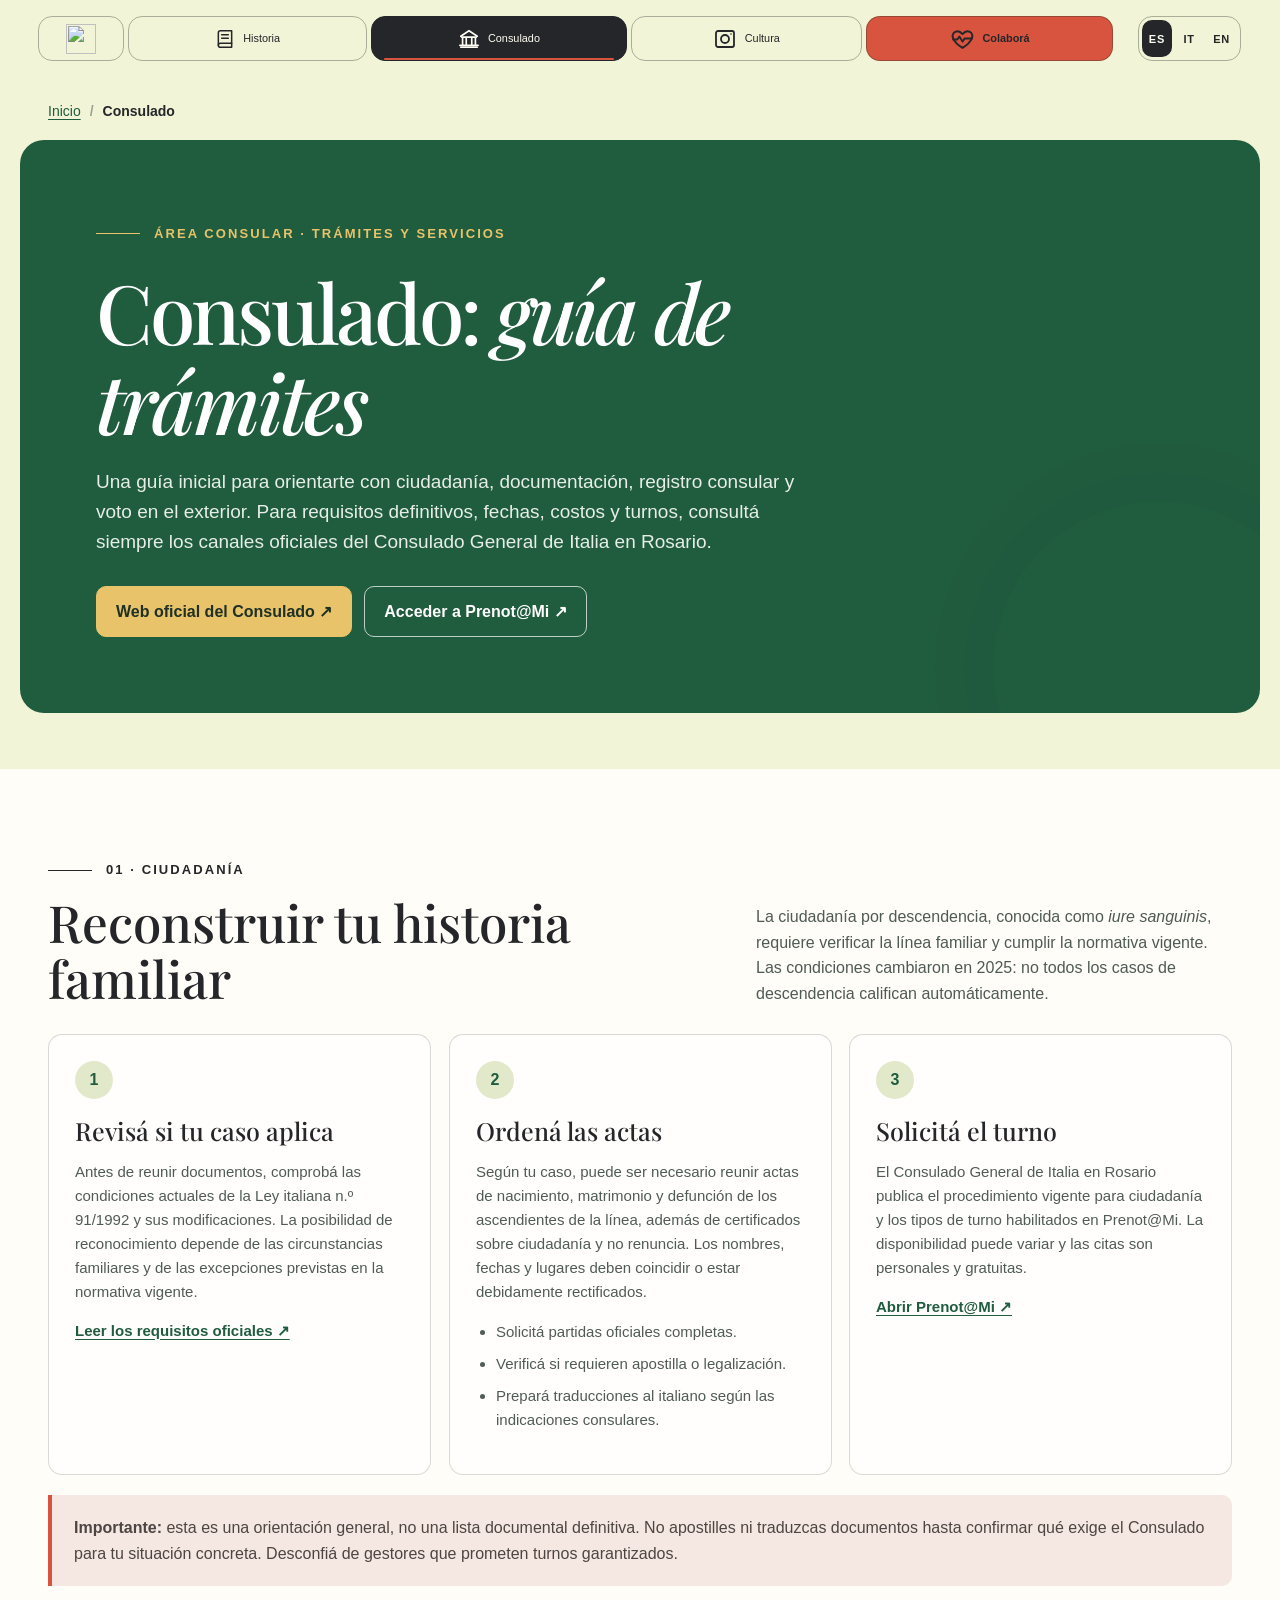
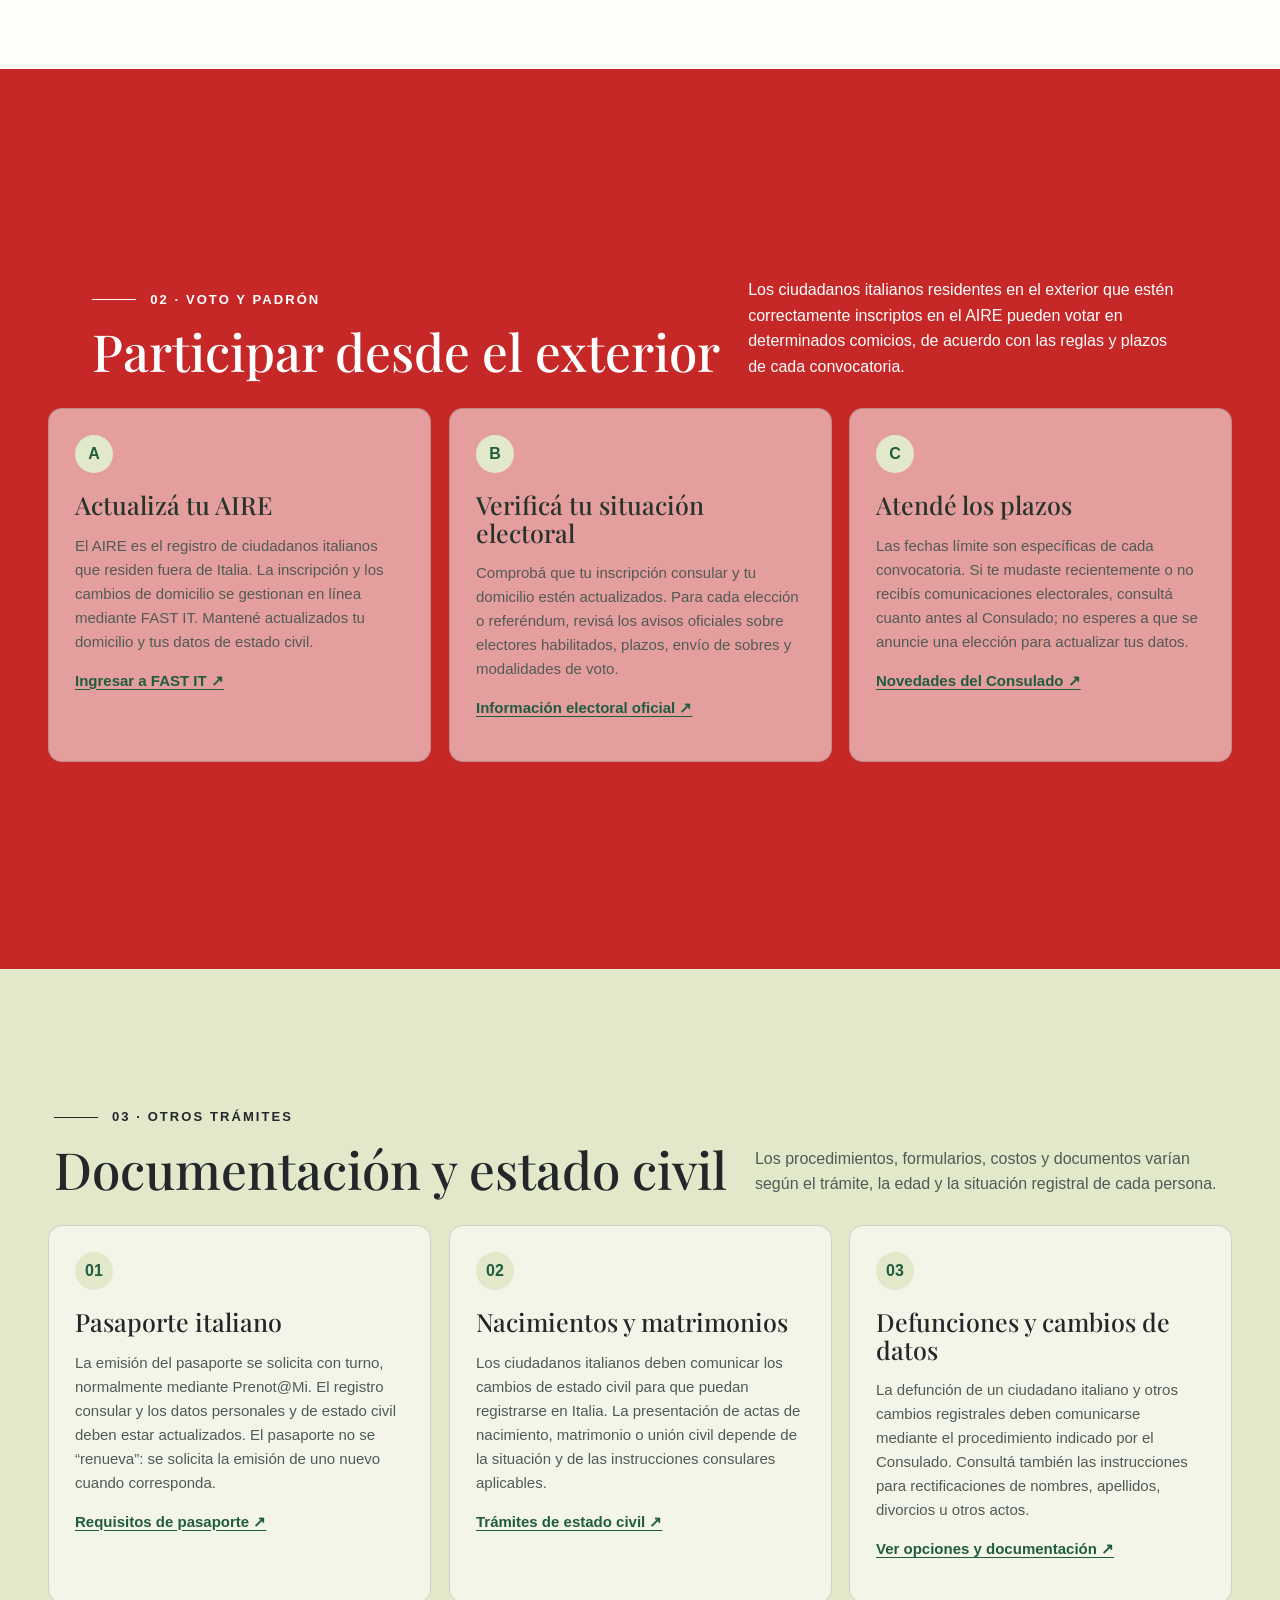
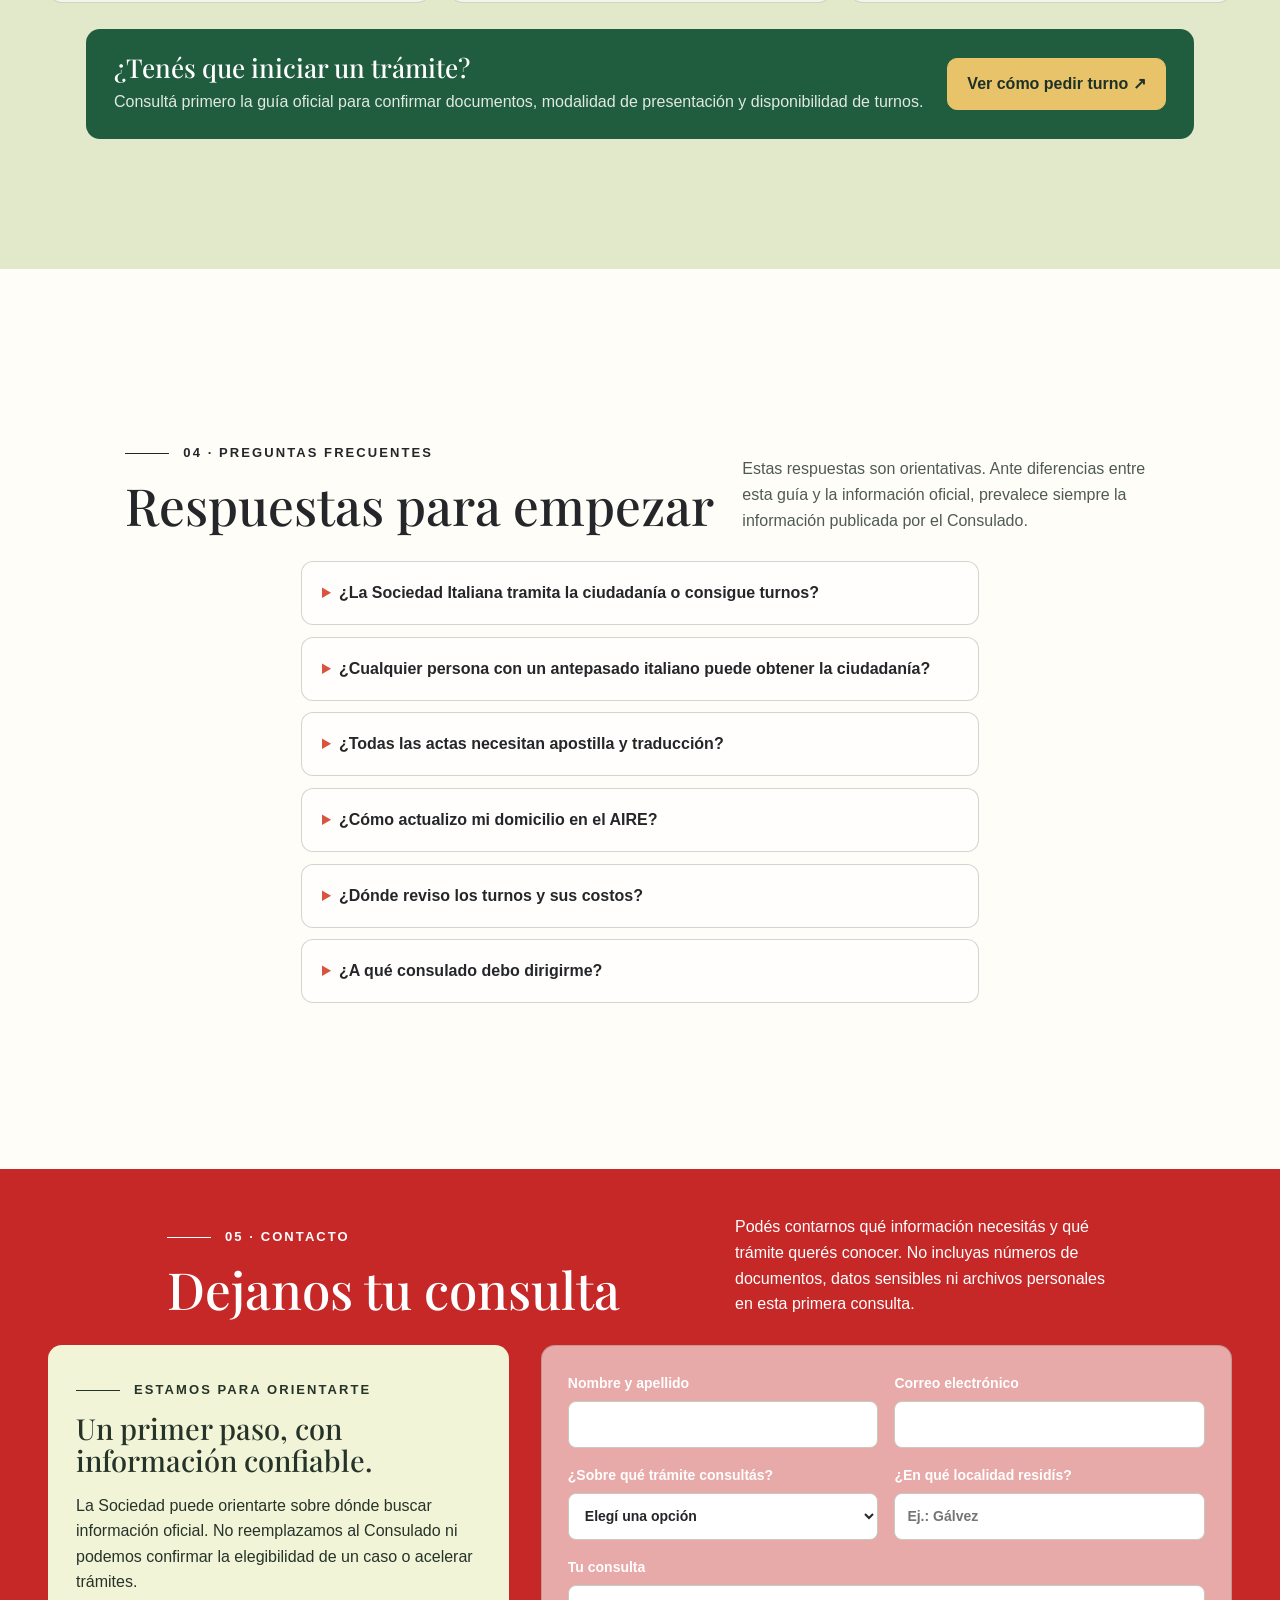
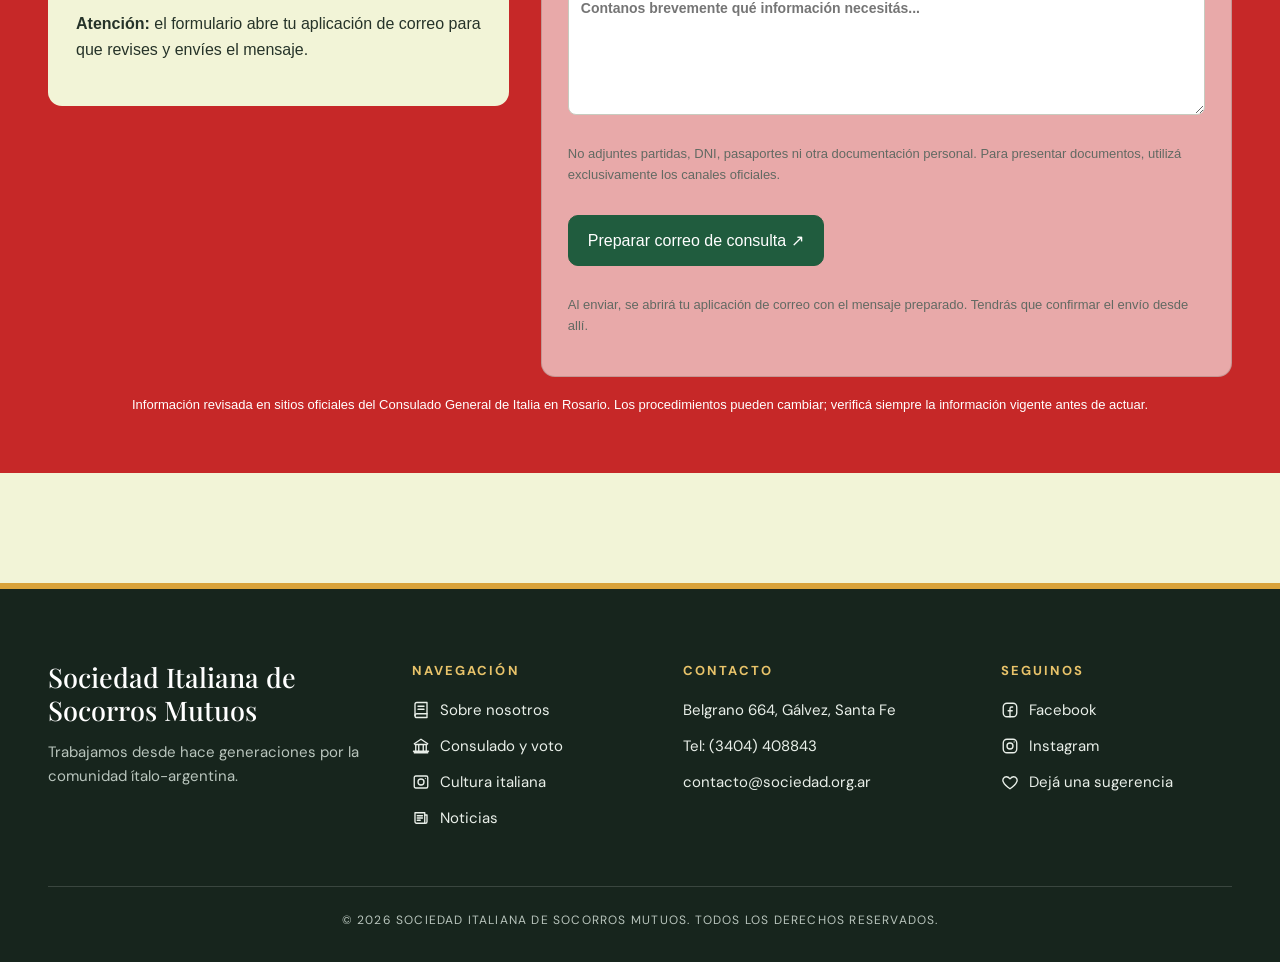
==== commit 3f2a488a: "v1.1" ====
--- a/consulado.html
+++ b/consulado.html
@@ -9,6 +9,7 @@
 <link rel="preconnect" href="https://fonts.googleapis.com">
 <link rel="preconnect" href="https://fonts.gstatic.com" crossorigin>
 <link href="https://fonts.googleapis.com/css2?family=Archivo+Black&family=DM+Sans:wght@400;500;600;700&family=Playfair+Display:ital,wght@0,500;0,600;1,500&display=swap" rel="stylesheet">
+<link rel="stylesheet" href="css/base.css">
 <link rel="stylesheet" href="styles.css">
 <script src="script.js?v=2" defer></script>
 <style>
@@ -154,6 +155,8 @@
     scroll-snap-type: y mandatory;
     scroll-padding-top: 0;
   }
+  /* La cabecera también es un punto de encaje: si no, la página nunca deja ver el menú. */
+  .consulate-site-header,
   .consulate-hero {
     scroll-snap-align: start;
   }
@@ -233,32 +236,8 @@
 <main id="contenido">
   <section class="site-card consulate-site-header" aria-label="Sociedad Italiana de Socorros Mutuos">
     <section class="intro" aria-labelledby="headline">
-      <nav class="navigation" aria-label="Navegación principal">
-        <button class="nav-tab" type="button" data-section="inicio" aria-label="Inicio">
-          <span data-label="inicio"><img src="img/logo.png" class="icon-logo" alt="Logo de la Sociedad Italiana"></span>
-        </button>
-        <button class="nav-tab" type="button" data-section="historia" aria-pressed="false">
-          <svg class="nav-icon" viewBox="0 0 24 24" aria-hidden="true"><path d="M4 19.5A2.5 2.5 0 0 1 6.5 17H20"/><path d="M6.5 2H20v20H6.5A2.5 2.5 0 0 1 4 19.5v-15A2.5 2.5 0 0 1 6.5 2Z"/><path d="M8 7h8M8 11h8"/></svg>
-          <span data-label="historia">Historia</span>
-        </button>
-        <button class="nav-tab active" type="button" data-section="consulado" aria-pressed="true">
-          <svg class="nav-icon nav-icon--consulate" viewBox="0 0 24 24" aria-hidden="true"><path d="m3 9 9-6 9 6"/><path d="M4 10h16M5 10v9M9 10v9M15 10v9M19 10v9M3 21h18M2 19h20"/></svg>
-          <span data-label="consulado">Consulado</span>
-        </button>
-        <button class="nav-tab" type="button" data-section="cultura" aria-pressed="false">
-          <svg class="nav-icon nav-icon--culture" viewBox="0 0 24 24" fill="none" stroke="currentColor" stroke-width="1.8" stroke-linecap="round" stroke-linejoin="round" aria-hidden="true"><rect x="3" y="4" width="18" height="16" rx="2"/><circle cx="12" cy="12" r="4"/><circle cx="18" cy="7" r=".8" fill="currentColor" stroke="none"/></svg>
-          <span data-label="cultura">Cultura</span>
-        </button>
-        <button class="nav-tab" type="button" data-section="colabora" aria-pressed="false">
-          <svg class="nav-icon nav-icon--collab" viewBox="0 0 24 24" fill="none" stroke="currentColor" stroke-width="1.8" stroke-linecap="round" stroke-linejoin="round" aria-hidden="true"><path d="M12 21s-7-4.35-9-9.2C1.5 8.2 3.8 5 7.2 5c2 0 3.4 1.1 4.8 2.8C13.4 6.1 14.8 5 16.8 5 20.2 5 22.5 8.2 21 11.8 19 16.65 12 21 12 21Z"/><path d="M3 13h4l2-3 3 5 2-3h7"/></svg>
-          <span data-i18n="navCollab">Colaborá</span>
-        </button>
-        <div class="languages" aria-label="Idioma">
-          <button class="language" type="button" data-lang="it" aria-label="Italiano">It</button>
-          <button class="language other" type="button" data-lang="en" aria-label="English">En</button>
-          <button class="language active" type="button" data-lang="es" aria-label="Español" aria-pressed="true">Es</button>
-        </div>
-      </nav>
+      <nav class="navigation" aria-label="Navegación principal" data-sitio="menu" data-pagina="consulado"></nav>
+      <script src="js/sitio.js"></script>
     </section>
   </section>
 
@@ -344,17 +323,7 @@
 </main>
 
 <!-- Footer compartido con index.html -->
-<footer class="foot">
-  <div class="foot-in">
-    <div class="foot-grid">
-      <div><p class="foot-logo" data-i18n="orgName">Sociedad Italiana de Socorros Mutuos</p><p class="foot-sub" data-i18n="footAbout">Trabajamos desde hace generaciones por la comunidad ítalo-argentina.</p></div>
-      <div><h4 data-i18n="fNav">Navegación</h4><ul><li><a href="historia.html" data-i18n="fHist">Historia</a></li><li><a href="consulado.html" data-i18n="fCons">Consulado y voto</a></li><li><a href="cultura.html" data-i18n="fCult">Cultura italiana</a></li><li><a href="index.html#noticias" data-i18n="fNews">Noticias</a></li><li><a href="nosotros.html" data-i18n="fAbout">Sobre nosotros</a></li></ul></div>
-      <div><h4 data-i18n="fContact">Contacto</h4><ul><li data-i18n="fAddress">Belgrano 664</li><li data-i18n="fPhone">Tel: (011) 0000-0000</li><li><a href="mailto:contacto@sociedad.org.ar">contacto@sociedad.org.ar</a></li></ul></div>
-      <div><h4 data-i18n="fFollow">Seguinos</h4><ul><li><a href="https://www.facebook.com/TeatroMarconiGalvezItaliaUnida/?locale=es_LA" target="_blank" rel="noopener">Facebook</a></li><li><a href="https://www.instagram.com/sociedaditalianagalvez/" target="_blank" rel="noopener">Instagram</a></li><li><a href="sugerencias.html" data-i18n="fSugg">Dejá una sugerencia</a></li></ul></div>
-    </div>
-    <div class="copy"><span data-i18n="copy">© 2026 Sociedad Italiana de Socorros Mutuos. Todos los derechos reservados.</span></div>
-  </div>
-</footer>
+<footer class="foot" data-sitio="pie"></footer>
 <script>
 // El sitio no cuenta con backend de formularios: se prepara un correo para revisión y envío del usuario.
 document.getElementById('consular-form').addEventListener('submit', function (event) {
--- a/css/base.css
+++ b/css/base.css
@@ -0,0 +1,100 @@
+/* ───────────────────────────────────────────────────────────
+   Base común de todas las páginas: paleta, menú, selector de idioma y pie.
+   Se carga antes que la hoja propia de cada página (styles.css o css/sitio.css).
+   El menú y el pie los arma js/sitio.js.
+   ─────────────────────────────────────────────────────────── */
+:root{
+  /* Paleta del sitio (la de la portada) */
+  --s-verde:#397d52;
+  --s-verde-oscuro:#205c3e;
+  --s-rojo:#d8543f;
+  --s-rojo-oscuro:#B8323A;
+  --s-marfil:#f2f4d7;
+  --s-papel:#F4F1EA;
+  --s-dorado:#E8C36A;
+  --s-mostaza:#D9A23A;
+  --s-tinta:#242629;
+  --s-linea:rgba(39,55,39,.36);
+  --s-pie:#17251d;
+  --s-fuente-menu:Inter,"Avenir Next",Avenir,"Segoe UI",Arial,sans-serif;
+  --s-fuente-texto:"DM Sans",Arial,sans-serif;
+  --s-fuente-titulos:"Playfair Display",Georgia,serif;
+}
+
+/* ── Menú principal ──────────────────────────────────── */
+/* El menú se adapta al espacio que tiene (en la portada ocupa media pantalla; en las demás, todo el ancho). */
+.navigation{container:menu / inline-size; font-family:var(--s-fuente-menu)}
+.menu-pestanas{display:flex; align-items:flex-start; gap:4px; white-space:nowrap}
+.nav-tab{
+  position:relative; display:inline-flex; align-items:center; justify-content:center; gap:8px;
+  height:45px; min-width:0; padding:0 13px;
+  border:1px solid var(--s-linea); border-radius:14px; background:transparent; color:var(--s-tinta);
+  font-family:inherit; font-size:clamp(10px,.85vw,12px); font-weight:450; line-height:1; text-decoration:none; cursor:pointer;
+  transition:background-color .18s ease, color .18s ease, border-color .18s ease, transform .18s ease;
+}
+.nav-tab::after{content:""; position:absolute; left:12px; right:12px; bottom:0; height:2px; border-radius:2px; background:transparent}
+.nav-tab:nth-child(1){flex:0 1 86px; min-width:54px; padding-inline:8px}
+.nav-tab:nth-child(2){flex:1 1 132px}
+.nav-tab:nth-child(3){flex:1 1 148px}
+.nav-tab:nth-child(4){flex:1 1 124px}
+.nav-tab:nth-child(5){flex:1 1 140px; background-color:var(--s-rojo); font-weight:650}
+.nav-tab:hover{border-color:var(--s-verde); background:rgba(225,254,211,.48)}
+.nav-tab:active{transform:translateY(1px)}
+.nav-tab.active{color:#fffdf3; background:var(--s-tinta); border-color:var(--s-tinta)}
+.nav-tab.active::after{background:var(--s-rojo)}
+.nav-tab:focus-visible{outline:2px solid var(--s-rojo); outline-offset:3px}
+.nav-icon{width:20px; height:20px; flex:0 0 20px}
+.nav-tab:nth-child(3) .nav-icon{width:22px; height:22px; flex-basis:22px}
+.nav-tab:nth-child(4) .nav-icon{width:24px; height:24px; flex-basis:24px}
+.nav-tab:nth-child(5) .nav-icon{width:25px; height:25px; flex-basis:25px}
+.icon-logo{display:block; width:30px; height:30px}
+
+/* Selector de idioma: mismo borde y altura que las pestañas */
+.idiomas{
+  display:flex; flex:0 0 auto; align-items:stretch; gap:2px;
+  height:45px; margin-left:clamp(10px,1.6vw,24px); padding:3px;
+  border:1px solid var(--s-linea); border-radius:14px;
+}
+.idioma{
+  min-width:30px; padding:0 7px; border:0; border-radius:10px; background:transparent; color:var(--s-tinta);
+  font-family:inherit; font-size:11px; font-weight:600; letter-spacing:.08em; cursor:pointer;
+  transition:background-color .18s ease, color .18s ease;
+}
+.idioma:hover{background:rgba(225,254,211,.7)}
+.idioma[aria-pressed="true"]{background:var(--s-tinta); color:#fffdf3}
+.idioma:focus-visible{outline:2px solid var(--s-rojo); outline-offset:2px}
+
+/* Poco espacio: sin íconos. Muy poco: dos filas de tres. */
+@container menu (max-width:640px){ .nav-icon{display:none} }
+@container menu (max-width:600px){
+  .menu-pestanas{display:grid; grid-template-columns:repeat(3,minmax(0,1fr)); grid-template-rows:42px 42px; gap:6px}
+  .nav-tab{height:42px; font-size:clamp(10px,2.6vw,13px)}
+  .nav-icon{display:block}
+  .idiomas{height:42px; margin-left:0}
+  .idioma{flex:1; padding:0}
+}
+
+/* ── Pie ─────────────────────────────────────────────── */
+.foot{
+  color:#e9efe9; background:var(--s-pie); border-top:6px solid var(--s-mostaza);
+  font-family:var(--s-fuente-texto); line-height:1.6;
+}
+.foot-in{max-width:1240px; margin:0 auto; padding:72px 28px 32px}
+.foot-grid{display:grid; grid-template-columns:1.4fr 1fr 1.2fr 1fr; gap:40px}
+.foot-logo{margin:0 0 14px; color:#fff; font:500 27px/1.2 var(--s-fuente-titulos)}
+.foot-sub{margin:0; color:#b9c5bd; font-size:15px}
+.foot h2{margin:0 0 16px; color:var(--s-dorado); font:700 13px/1.6 var(--s-fuente-texto); letter-spacing:.16em; text-transform:uppercase}
+.foot ul{display:grid; gap:12px; margin:0; padding:0; list-style:none}
+.foot li{display:flex; align-items:center; gap:10px; font-size:15px}
+.foot li > svg{width:18px; height:18px; flex:none}
+.foot a{color:#e9efe9; text-decoration:none}
+.foot a:hover{text-decoration:underline}
+.foot a:focus-visible{outline:2px solid var(--s-dorado); outline-offset:3px}
+.foot-notas{margin-top:40px; color:#b9c5bd; font-size:13px}
+.foot-notas p{margin:0}
+.foot-notas a{text-decoration:underline}
+.copy{margin-top:56px; padding-top:24px; border-top:1px solid #ffffff26; color:#b9c5bd; font-size:12px; letter-spacing:.1em; text-transform:uppercase; text-align:center}
+@media (max-width:1000px){ .foot-grid{grid-template-columns:1fr 1fr} }
+@media (max-width:600px){ .foot-grid{grid-template-columns:1fr} .copy{text-align:left} }
+
+@media (prefers-reduced-motion:reduce){ .nav-tab,.idioma{transition:none} }
--- a/styles.css
+++ b/styles.css
@@ -59,122 +59,13 @@
   background: var(--ivory);
 }
 
+/* Posición del menú dentro de la portada (su aspecto está en css/base.css) */
 .navigation {
   position: absolute;
   top: 2px;
   left: 15px;
   right: 10px;
-  display: flex;
-  align-items: flex-start;
-  gap: 4px;
-  white-space: nowrap;
   z-index: 2;
-}
-
-.nav-tab {
-  position: relative;
-  height: 45px;
-  flex: 0 1 auto;
-  display: inline-flex;
-  align-items: center;
-  justify-content: center;
-  gap: 7px;
-  padding: 0 10px;
-  border: 1px solid var(--line);
-  border-radius: 14px;
-  background: transparent;
-  color: var(--ink);
-  font-family: inherit;
-  font-size: clamp(11px, .93vw, 13px);
-  font-weight: 450;
-  line-height: 1;
-  cursor: pointer;
-  transition: background-color .18s ease, color .18s ease, border-color .18s ease, transform .18s ease;
-}
-
-.nav-tab:nth-child(1) { width: 86px; flex: 0 0 86px; }
-.nav-tab:nth-child(2) { width: 132px; flex: 0 0 132px; }
-.nav-tab:nth-child(3) { width: 148px; flex: 0 0 148px; }
-.nav-tab:nth-child(4) { width: 124px; flex: 0 0 124px; }
-.nav-tab:nth-child(5) { width: 140px; flex: 0 0 140px; background-color:#d8543f; font-weight: 650; }
-
-
-
-.nav-tab::after {
-  content: "";
-  position: absolute;
-  right: 12px;
-  bottom: 0;
-  left: 12px;
-  height: 2px;
-  border-radius: 2px;
-  background: transparent;
-}
-
-.nav-tab:hover {
-  border-color: var(--italian-green);
-  background: rgba(255, 255, 255, .48);
-}
-
-.nav-tab:active { transform: translateY(1px); }
-
-.nav-tab.active {
-  color: #fffdf3;
-  background: var(--ink);
-  border-color: var(--ink);
-}
-
-.nav-tab.active::after { background: var(--italian-red); }
-
-.nav-icon {
-  width: 23px;
-  height: 23px;
-  flex: 0 0 23px;
-  fill: none;
-  stroke: currentColor;
-  stroke-width: 1.55;
-  stroke-linecap: round;
-  stroke-linejoin: round;
-}
-.nav-tab .nav-icon--consulate { width: 21px; height: 21px; flex-basis: 21px; }
-.nav-tab .nav-icon--culture { width: 25px; height: 25px; flex-basis: 25px; }
-.nav-tab .nav-icon--collab { width: 27px; height: 27px; flex-basis: 27px; }
-
-.icon-logo {
-  height: 30px;
-  width: 30px;
-}
-
-.languages {
-  display: flex;
-  flex-direction: column;
-  gap: 2px;
-  padding-top: 3px;
-  flex: 0 0 21px;
-}
-
-.language {
-  width: 30px;
-  height: 20px;
-  padding: 0;
-  display: grid;
-  place-items: center;
-  border: 0;
-  border-radius: 3px;
-  color: #3f5943;
-  background: #e6ebd2;
-  font-family: inherit;
-  font-size: 9px;
-  font-weight: 500;
-  line-height: 1;
-  cursor: pointer;
-}
-
-.language.active { color: var(--deep-green); background: #cdddb6; 
-width: 30px;
-  height: 40px;
-  padding: 0;
-  display: grid;
 }
 
 .description {
@@ -257,8 +148,8 @@
   position: absolute;
   z-index: 2;
   display: block;
-  width: clamp(185px, 20.5vw, 292px);
-  height: clamp(145px, 16vw, 225px);
+  width: clamp(300px, 35.5vw, 400px);
+  height: clamp(200px, 31vw, 300px);
   object-fit: cover;
   border: 5px solid #f4f1ea;
   border-radius: 3px;
@@ -266,11 +157,11 @@
 }
 .artwork .hero-float--top {
   top: 18%;
-  left: 8%;
+  left: 4%;
   transform: rotate(-6deg);
 }
 .artwork .hero-float--bottom {
-  right: 25%;
+  right: 2%;
   bottom: 27%;
   transform: rotate(5deg);
 }
@@ -297,7 +188,7 @@
 
 .notice.visible { opacity: 1; transform: translate(-50%, 0); }
 
-.nav-tab:focus-visible, .language:focus-visible, .explore:focus-visible {
+.explore:focus-visible {
   outline: 2px solid var(--italian-red);
   outline-offset: 3px;
 }
@@ -337,7 +228,7 @@
 .tile .arr{position:relative;z-index:1;align-self:flex-end;width:52px;height:52px;border-radius:50%;border:1.5px solid currentColor;display:grid;place-items:center}
 .tile .arr svg{width:22px;height:22px}
 .tile:hover{filter:brightness(.95)}
-.t-white{background:#fff;color:var(--ink);border:1px solid var(--line)}
+.t-white{background:#07704d;color:#fff;border:1px solid var(--line)}
 .t-ink{background:var(--ink);color:#fff}
 .t-green{background:var(--green);color:#fff}
 .t-gold{background:var(--mustard);color:var(--ink)}
@@ -453,19 +344,8 @@
 .map-frame iframe{position:absolute;inset:0;width:100%;height:100%;border:0;filter:grayscale(55%) sepia(8%) saturate(85%) brightness(1.03)}
 
 /* ===== Pie de página ===== */
-/* Para poner una foto de fondo acá: subí img/footer-bg.jpg (si no existe, no pasa nada, queda como está) */
-.foot{margin-top:110px;color:#e9efe9;border-top:6px solid var(--mustard);
-  background-color:var(--footer);background-image:linear-gradient(rgba(16,35,28,.88),rgba(16,35,28,.88)),url('img/footer-bg.jpg');background-size:cover;background-position:center;background-repeat:no-repeat}
-.foot-in{max-width:1240px;margin:0 auto;padding:72px 28px 32px}
-.foot-grid{display:grid;grid-template-columns:1.4fr 1fr 1.2fr 1fr;gap:40px}
-.foot-logo{font:500 27px/1.2 "Playfair Display",Georgia,serif;margin:0 0 14px;color:#fff}
-.foot-sub{margin:0;color:#b9c5bd;font-size:15px}
-.foot h4{font-size:13px;letter-spacing:.16em;text-transform:uppercase;color:var(--gold);margin:0 0 16px;font-weight:700}
-.foot ul{list-style:none;margin:0;padding:0;display:grid;gap:12px}
-.foot li{font-size:15px}
-.foot a{color:#e9efe9;text-decoration:none}
-.foot a:hover{text-decoration:underline}
-.copy{margin-top:56px;padding-top:24px;border-top:1px solid #ffffff26;font-size:12px;letter-spacing:.1em;text-transform:uppercase;color:#b9c5bd;text-align:center}
+/* El pie lo arma js/sitio.js y su aspecto está en css/base.css; acá queda la separación. */
+.foot{margin-top:110px}
 
 /* ===== Adaptación: pantallas medianas ===== */
 @media (max-width:1000px){
@@ -477,7 +357,6 @@
   .support-grid{grid-template-columns:1fr;border-top:none}
   .support-col{border-left:none;border-top:1px solid rgba(255,255,255,.3);padding:26px 0 0}
   .support-col:first-child{border-top:none}
-  .foot-grid{grid-template-columns:1fr 1fr}
 }
 
 /* ===== Adaptación: teléfonos ===== */
@@ -500,8 +379,6 @@
   .tickets{grid-template-columns:1fr}
   .support-in{padding:60px 20px 56px}
   .support-btn{width:100%;justify-content:center}
-  .foot-grid{grid-template-columns:1fr}
-  .copy{text-align:left}
 }
 
 /* ===== Correcciones de legibilidad y distribución (octubre 2026) ===== */
@@ -517,75 +394,6 @@
   background: var(--ivory);
 }
 .intro { background: var(--ivory); }
-
-/* La navegación deja un espacio fijo para el selector de idiomas. */
-.navigation {
-  display: flex;
-  flex-wrap: nowrap;
-  grid-template-columns: none;
-  align-items: start;
-  gap: 4px;
-  right: 10px;
-  white-space: nowrap;
-}
-.navigation > .nav-tab {
-  min-width: 0;
-  padding-inline: 13px;
-  gap: 8px;
-  font-size: clamp(10px, .85vw, 12px);
-}
-.navigation > .nav-tab:nth-child(1) { flex: 0 1 86px; min-width: 54px; padding-inline: 8px; }
-.navigation > .nav-tab:nth-child(2) { flex: 1 1 132px; }
-.navigation > .nav-tab:nth-child(3) { flex: 1 1 148px; }
-.navigation > .nav-tab:nth-child(4) { flex: 1 1 124px; }
-.navigation > .nav-tab:nth-child(5) { flex: 1 1 140px; }
-.navigation > .languages { margin-left: clamp(14px, 1.8vw, 28px); }
-.nav-icon {
-  width: 20px; height: 20px; flex: 0 0 20px;
-  fill: none; stroke: currentColor; stroke-width: 1.8;
-  stroke-linecap: round; stroke-linejoin: round;
-}
-.navigation > .nav-tab:nth-child(3) .nav-icon { width: 22px; height: 22px; flex-basis: 22px; }
-.navigation > .nav-tab:nth-child(4) .nav-icon { width: 24px; height: 24px; flex-basis: 24px; }
-.navigation > .nav-tab:nth-child(5) .nav-icon { width: 25px; height: 25px; flex-basis: 25px; }
-
-/* It y En apilados; Es al lado, con la altura combinada de los dos. */
-.languages {
-  width: 52px;
-  height: 42px;
-  flex: 0 0 52px;
-  display: grid;
-  grid-template-columns: 25px 25px;
-  grid-template-rows: 20px 20px;
-  gap: 2px;
-  padding-top: 0;
-  align-items: stretch;
-}
-.languages > .language {
-  width: 25px;
-  height: 20px;
-  min-width: 0;
-  min-height: 0;
-  margin: 0;
-  padding: 0;
-  display: grid;
-  place-items: center;
-}
-.languages > .language[data-lang="it"] { grid-column: 1; grid-row: 1; }
-.languages > .language[data-lang="en"] { grid-column: 1; grid-row: 2; }
-.languages > .language[data-lang="es"] {
-  grid-column: 2;
-  grid-row: 1 / span 2;
-  width: 25px;
-  height: 42px;
-  align-self: stretch;
-}
-.languages > .language.active {
-  width: 25px;
-  min-width: 0;
-  height: 20px;
-}
-.languages > .language[data-lang="es"].active { height: 42px; }
 
 /* Subimos ligeramente el nombre institucional y el botón principal. */
 .headline { bottom: 16px; }
@@ -661,19 +469,6 @@
   .artwork .hero-float { width: clamp(145px, 36vw, 220px); height: clamp(118px, 29vw, 175px); border-width: 4px; }
   .artwork .hero-float--top { left: 5%; top: 15%; }
   .artwork .hero-float--bottom { right: 20%; bottom: 25%; }
-  .navigation {
-    display: grid;
-    grid-template-columns: repeat(3, minmax(0, 1fr));
-    grid-template-rows: 42px 42px;
-    gap: 6px;
-  }
-  .navigation > .nav-tab { height: 42px; font-size: clamp(10px, 2.6vw, 13px); }
-  .navigation > .nav-tab:nth-child(1) { grid-column: 1; grid-row: 1; }
-  .navigation > .nav-tab:nth-child(2) { grid-column: 2; grid-row: 1; }
-  .navigation > .nav-tab:nth-child(3) { grid-column: 3; grid-row: 1; }
-  .navigation > .nav-tab:nth-child(4) { grid-column: 1; grid-row: 2; }
-  .navigation > .nav-tab:nth-child(5) { grid-column: 2; grid-row: 2; }
-  .navigation > .languages { grid-column: 3; grid-row: 2; }
   .description { top: 29%; right: 14px; width: min(270px, 72%); }
   .headline { left: 12px; bottom: 16px; font-size: clamp(48px, 10vw, 72px); letter-spacing: -3px; }
   .explore { right: 12px; bottom: 16px; width: 132px; }
@@ -986,21 +781,3 @@
   background-position: center;
   background-repeat: no-repeat;
 }
-
-/* Selector de idioma dentro del menú, separado de Colaborá y sin invadir la imagen. */
-.navigation > .languages {
-  position: relative;
-  inset: auto;
-  z-index: 3;
-  flex: 0 0 52px;
-  margin-left: clamp(14px, 1.8vw, 28px);
-}
-@media (max-width: 760px) {
-  .navigation > .languages {
-    display: grid !important;
-    grid-column: 3;
-    grid-row: 2;
-    margin-left: 0;
-    justify-self: center;
-  }
-}
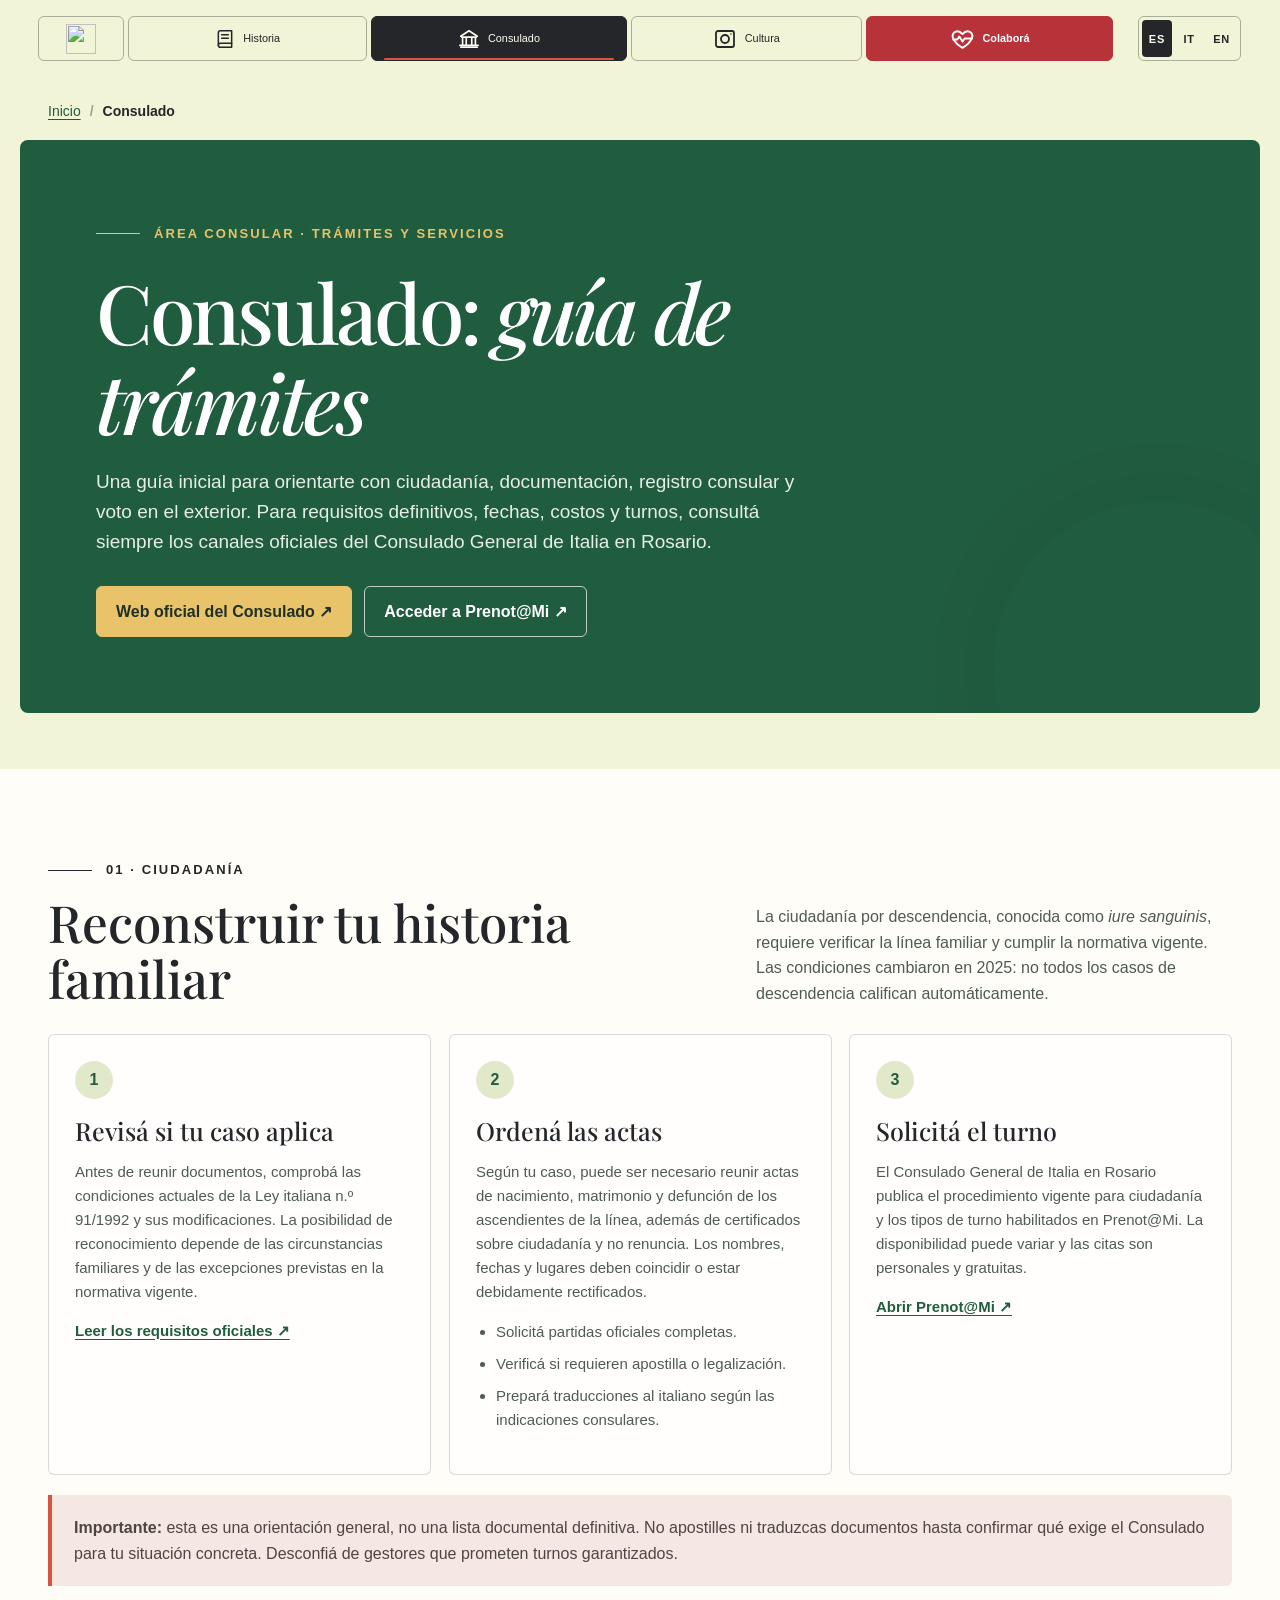
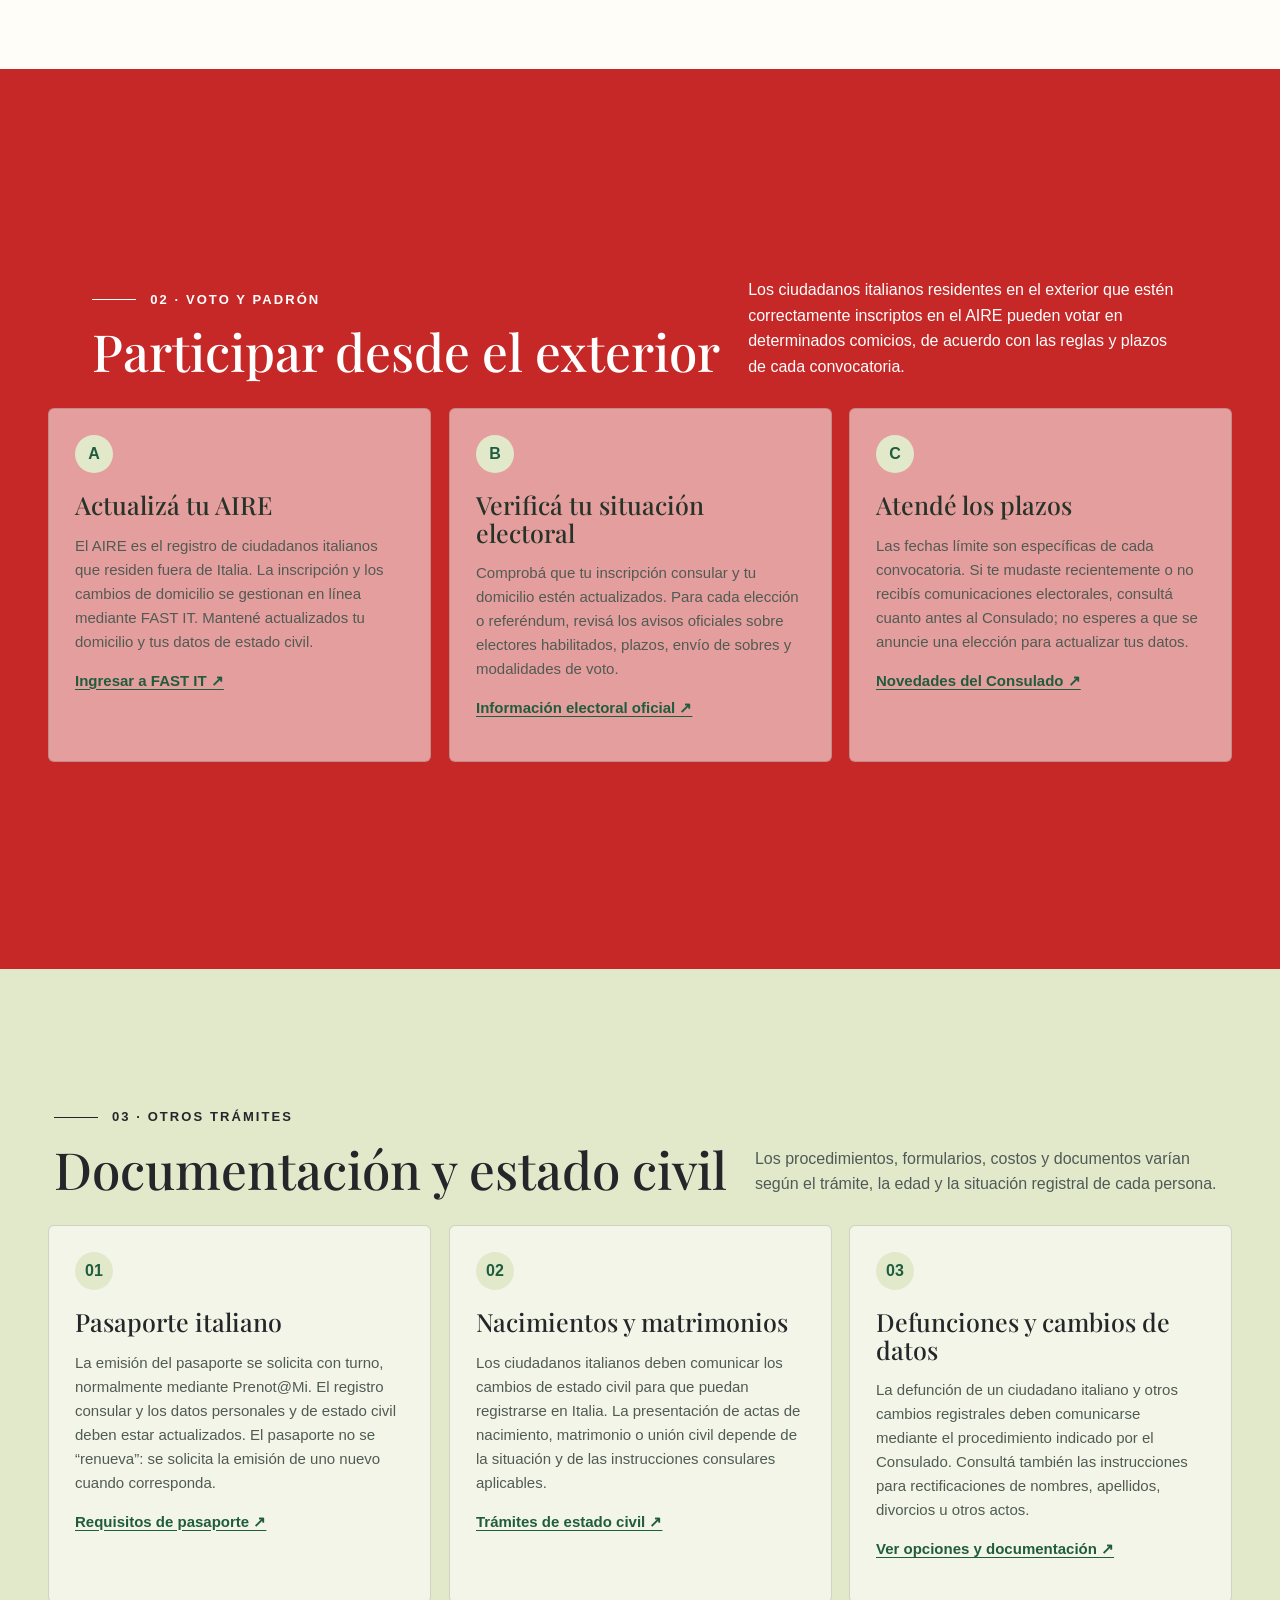
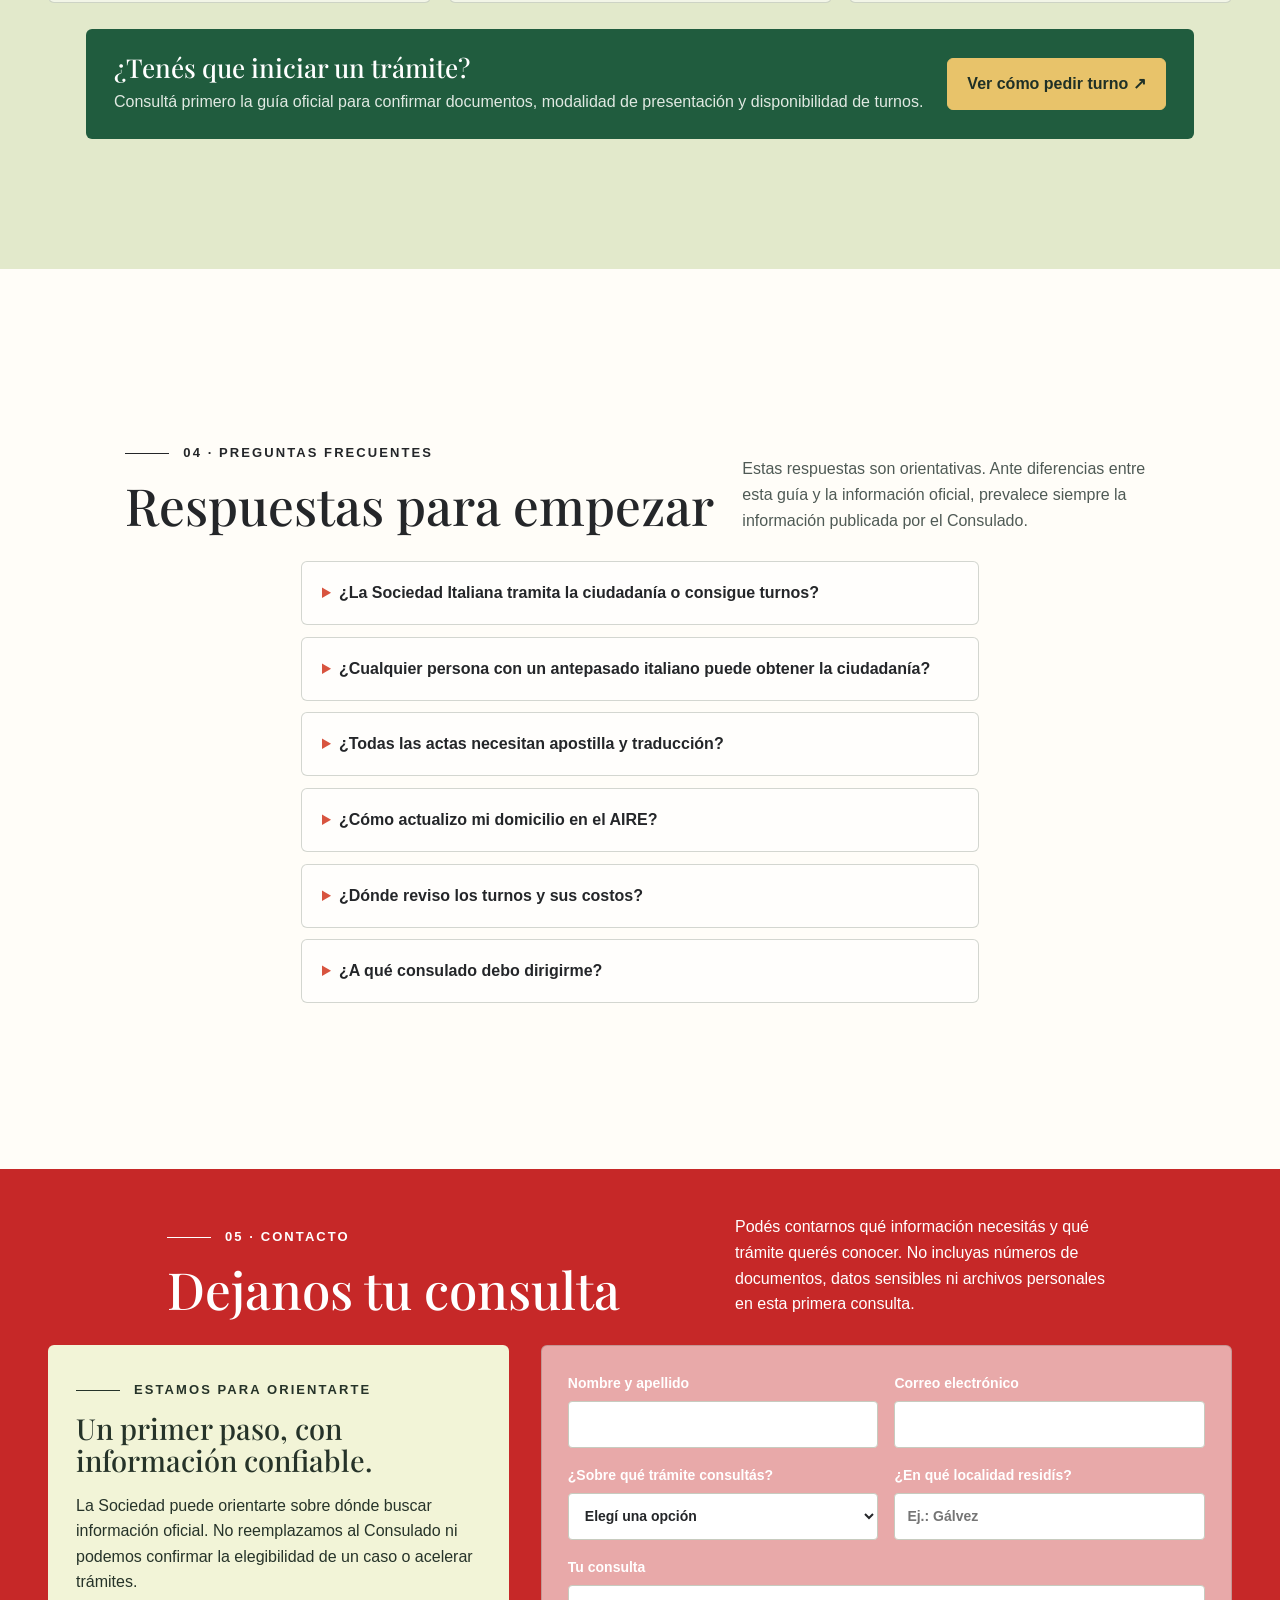
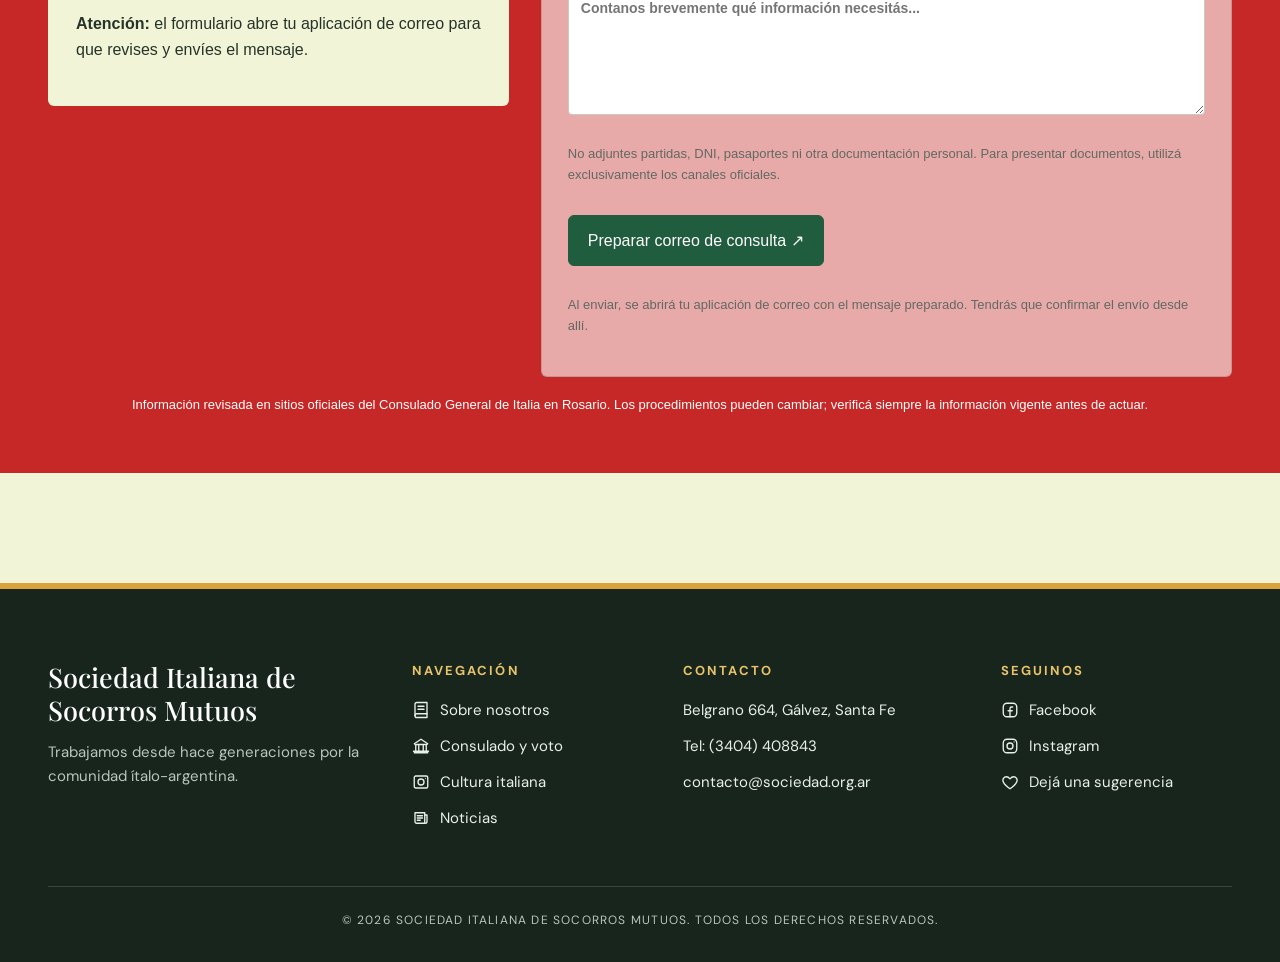
==== commit 4bd14250: "v1.9" ====
--- a/consulado.html
+++ b/consulado.html
@@ -15,49 +15,49 @@
 <style>
 /* Estilos exclusivos de esta página; la identidad visual general proviene de styles.css. */
 .consulate-page { padding-top: clamp(34px, 5vw, 72px); }
-.consulate-hero { position:relative; overflow:hidden; margin:0 auto 56px; padding:clamp(30px,6vw,76px); max-width:1240px; background:#e2e9cb; border-radius:18px; }
+.consulate-hero { position:relative; overflow:hidden; margin:0 auto 56px; padding:clamp(30px,6vw,76px); max-width:1240px; background:#e2e9cb; border-radius:var(--s-radio-grande); }
 .consulate-hero::after { content:""; position:absolute; right:-65px; bottom:-120px; width:330px; height:330px; border:1px solid rgba(32,92,62,.24); border-radius:50%; box-shadow:0 0 0 28px rgba(32,92,62,.04),0 0 0 58px rgba(32,92,62,.04); pointer-events:none; }
 .consulate-hero .eyebrow { color:var(--deep-green); }
 .consulate-hero h1 { max-width:850px; margin:22px 0 20px; font-size:clamp(40px,7vw,82px); letter-spacing:-.04em; }
 .consulate-hero p:not(.eyebrow) { max-width:720px; font-size:clamp(16px,2vw,19px); color:#46534a; }
 .consulate-actions { display:flex; flex-wrap:wrap; gap:12px; margin-top:28px; }
-.consulate-button { display:inline-flex; align-items:center; justify-content:center; gap:10px; min-height:48px; padding:12px 19px; border:1px solid var(--deep-green); border-radius:10px; background:var(--deep-green); color:white; text-decoration:none; font-weight:700; }
+.consulate-button { display:inline-flex; align-items:center; justify-content:center; gap:10px; min-height:48px; padding:12px 19px; border:1px solid var(--deep-green); border-radius:var(--s-radio); background:var(--deep-green); color:white; text-decoration:none; font-weight:700; }
 .consulate-button.secondary { background:transparent; color:var(--deep-green); }
 .consulate-section { max-width:1240px; margin:0 auto; padding:20px 28px 58px; scroll-margin-top:24px; }
 .consulate-heading { display:grid; grid-template-columns:minmax(0,1fr) minmax(220px,.7fr); align-items:end; gap:28px; margin-bottom:28px; }
 .consulate-heading h2 { margin-top:13px; font-size:clamp(32px,4vw,52px); }
 .consulate-heading > p { margin:0; color:var(--muted); max-width:540px; }
 .consulate-grid { display:grid; grid-template-columns:repeat(3,minmax(0,1fr)); gap:18px; }
-.consulate-card { min-width:0; padding:26px; border:1px solid rgba(39,55,39,.18); border-radius:14px; background:rgba(255,255,255,.55); }
+.consulate-card { min-width:0; padding:26px; border:1px solid rgba(39,55,39,.18); border-radius:var(--s-radio); background:rgba(255,255,255,.55); }
 .consulate-card .number { display:inline-grid; place-items:center; width:38px; height:38px; margin-bottom:18px; border-radius:50%; background:#e2e9cb; color:var(--deep-green); font-weight:700; }
 .consulate-card h3 { font-size:25px; margin-bottom:12px; }
 .consulate-card p,.consulate-card li { color:#505b54; font-size:15px; }
 .consulate-card ul,.consulate-list { padding-left:20px; }
 .consulate-card li+li,.consulate-list li+li { margin-top:8px; }
-.consulate-note { margin-top:20px; padding:20px 22px; border-left:4px solid var(--italian-red); border-radius:0 10px 10px 0; background:#f5e8e3; color:#4d4541; }
+.consulate-note { margin-top:20px; padding:20px 22px; border-left:4px solid var(--italian-red); border-radius:0 var(--s-radio) var(--s-radio) 0; background:#f5e8e3; color:#4d4541; }
 .consulate-link { color:var(--deep-green); font-weight:700; text-underline-offset:3px; }
-.consulate-band { display:grid; grid-template-columns:1fr auto; align-items:center; gap:24px; margin-top:26px; padding:25px 28px; border-radius:14px; background:#205c3e; color:#fff; }
+.consulate-band { display:grid; grid-template-columns:1fr auto; align-items:center; gap:24px; margin-top:26px; padding:25px 28px; border-radius:var(--s-radio); background:#205c3e; color:#fff; }
 .consulate-band h3 { font-size:26px; margin-bottom:6px; }
 .consulate-band p { margin:0; color:#e0e9e2; }
 .consulate-band .consulate-button { white-space:nowrap; background:#e8c36a; border-color:#e8c36a; color:#1f3026; }
 .consulate-faq { display:grid; gap:12px; }
-.consulate-faq details { border:1px solid rgba(39,55,39,.2); border-radius:12px; background:rgba(255,255,255,.5); padding:0 20px; }
+.consulate-faq details { border:1px solid rgba(39,55,39,.2); border-radius:var(--s-radio); background:rgba(255,255,255,.5); padding:0 20px; }
 .consulate-faq summary { cursor:pointer; padding:18px 28px 18px 0; position:relative; font-weight:700; }
 .consulate-faq summary::marker { color:var(--italian-red); }
 .consulate-faq details p { margin:0; padding:0 0 20px; color:#505b54; }
 .consulate-form-wrap { display:grid; grid-template-columns:.8fr 1.2fr; gap:32px; align-items:start; }
-.consulate-form-intro { padding:28px; border-radius:14px; background:#f2f4d7; }
+.consulate-form-intro { padding:28px; border-radius:var(--s-radio); background:#f2f4d7; }
 .consulate-form-intro h3 { font-size:29px; margin:12px 0; }
-.consulate-form { display:grid; grid-template-columns:1fr 1fr; gap:16px; padding:26px; border:1px solid rgba(39,55,39,.18); border-radius:14px; background:rgba(255,255,255,.6); }
+.consulate-form { display:grid; grid-template-columns:1fr 1fr; gap:16px; padding:26px; border:1px solid rgba(39,55,39,.18); border-radius:var(--s-radio); background:rgba(255,255,255,.6); }
 .consulate-form label { display:grid; gap:7px; font-size:14px; font-weight:700; }
-.consulate-form input,.consulate-form select,.consulate-form textarea { width:100%; min-height:46px; padding:11px 12px; border:1px solid #c7cbbf; border-radius:8px; background:#fff; color:var(--ink); font:inherit; }
+.consulate-form input,.consulate-form select,.consulate-form textarea { width:100%; min-height:46px; padding:11px 12px; border:1px solid #c7cbbf; border-radius:var(--s-radio-chico); background:#fff; color:var(--ink); font:inherit; }
 .consulate-form textarea { min-height:130px; resize:vertical; }
 .consulate-form .full { grid-column:1/-1; }
 .consulate-form .consulate-button { justify-self:start; cursor:pointer; font:inherit; }
 .form-disclaimer { font-size:13px!important; color:#626a63!important; }
 .consulate-footer-note { margin-top:18px; font-size:13px; color:#626a63; }
 @media(max-width:850px){.consulate-heading{grid-template-columns:1fr;gap:14px}.consulate-grid{grid-template-columns:1fr 1fr}.consulate-form-wrap{grid-template-columns:1fr}}
-@media(max-width:560px){.consulate-hero{margin-inline:14px;border-radius:14px}.consulate-section{padding-inline:18px}.consulate-grid{grid-template-columns:1fr}.consulate-band{grid-template-columns:1fr}.consulate-band .consulate-button{justify-self:start;white-space:normal}.consulate-form{grid-template-columns:1fr;padding:18px}.consulate-form .full{grid-column:auto}}
+@media(max-width:560px){.consulate-hero{margin-inline:14px;border-radius:var(--s-radio-grande)}.consulate-section{padding-inline:18px}.consulate-grid{grid-template-columns:1fr}.consulate-band{grid-template-columns:1fr}.consulate-band .consulate-button{justify-self:start;white-space:normal}.consulate-form{grid-template-columns:1fr;padding:18px}.consulate-form .full{grid-column:auto}}
 /* En esta página se conserva la navegación global, pero se reemplaza el hero de Inicio por una cabecera compacta. */
 .site-card.consulate-site-header { display:block; height:auto; min-height:0; padding:0; overflow:visible; background:var(--ivory); }
 .consulate-site-header .intro { min-height:0; height:82px; padding:0; background:var(--ivory); }
@@ -69,13 +69,13 @@
 .consulate-breadcrumb a { color:var(--deep-green); text-underline-offset:3px; }
 .consulate-breadcrumb [aria-current="page"] { color:var(--ink); font-weight:700; }
 .consulate-page { padding-top:18px; }
-.consulate-hero { background:#205c3e; color:#fff; border-radius:24px; }
+.consulate-hero { background:#205c3e; color:#fff; border-radius:var(--s-radio-grande); }
 .consulate-hero .eyebrow { color:#e8c36a; }
 .consulate-hero h1 { max-width:850px; }
 .consulate-hero p:not(.eyebrow) { color:#e6eee7; }
 .consulate-hero .consulate-button { background:#e8c36a; border-color:#e8c36a; color:#1f3026; }
 .consulate-hero .consulate-button.secondary { background:transparent; color:#fff; border-color:rgba(255,255,255,.7); }
-@media(max-width:600px){.consulate-site-header .intro{height:116px}.consulate-site-header .navigation{top:12px;left:10px;right:10px}.consulate-breadcrumb{padding:0 18px;margin-top:12px}.consulate-page{padding-top:14px}.consulate-hero{margin-inline:14px;border-radius:20px}}
+@media(max-width:600px){.consulate-site-header .intro{height:70px}.consulate-site-header .navigation{top:12px;left:10px;right:10px}.consulate-breadcrumb{padding:0 18px;margin-top:12px}.consulate-page{padding-top:14px}.consulate-hero{margin-inline:14px;border-radius:var(--s-radio-grande)}}
 /* Fondos alternados inspirados en la bandera italiana: verde, blanco y rojo en tonos suaves. */
 .consulate-page { background: #f2f4d7; }
 .consulate-hero { background: #205c3e; }
--- a/css/base.css
+++ b/css/base.css
@@ -7,6 +7,7 @@
   /* Paleta del sitio (la de la portada) */
   --s-verde:#397d52;
   --s-verde-oscuro:#205c3e;
+  --s-verde-suave:#e2e9cb;
   --s-rojo:#d8543f;
   --s-rojo-oscuro:#B8323A;
   --s-marfil:#f2f4d7;
@@ -16,6 +17,11 @@
   --s-tinta:#242629;
   --s-linea:rgba(39,55,39,.36);
   --s-pie:#17251d;
+  /* Esquinas (como las de Historia y Cultura): chicas para piezas internas y etiquetas,
+     comunes para botones, pestañas, tarjetas y campos, grandes para contenedores que agrupan otros. */
+  --s-radio-chico:4px;
+  --s-radio:6px;
+  --s-radio-grande:8px;
   --s-fuente-menu:Inter,"Avenir Next",Avenir,"Segoe UI",Arial,sans-serif;
   --s-fuente-texto:"DM Sans",Arial,sans-serif;
   --s-fuente-titulos:"Playfair Display",Georgia,serif;
@@ -28,35 +34,52 @@
 .nav-tab{
   position:relative; display:inline-flex; align-items:center; justify-content:center; gap:8px;
   height:45px; min-width:0; padding:0 13px;
-  border:1px solid var(--s-linea); border-radius:14px; background:transparent; color:var(--s-tinta);
+  border:1px solid var(--s-linea); border-radius:var(--s-radio); background:transparent; color:var(--s-tinta);
   font-family:inherit; font-size:clamp(10px,.85vw,12px); font-weight:450; line-height:1; text-decoration:none; cursor:pointer;
   transition:background-color .18s ease, color .18s ease, border-color .18s ease, transform .18s ease;
 }
 .nav-tab::after{content:""; position:absolute; left:12px; right:12px; bottom:0; height:2px; border-radius:2px; background:transparent}
-.nav-tab:nth-child(1){flex:0 1 86px; min-width:54px; padding-inline:8px}
-.nav-tab:nth-child(2){flex:1 1 132px}
-.nav-tab:nth-child(3){flex:1 1 148px}
-.nav-tab:nth-child(4){flex:1 1 124px}
-.nav-tab:nth-child(5){flex:1 1 140px; background-color:var(--s-rojo); font-weight:650}
+.nav-tab--inicio{flex:0 1 86px; min-width:54px; padding-inline:8px}
+.nav-tab--historia{flex:1 1 132px}
+.nav-tab--consulado{flex:1 1 148px}
+.nav-tab--cultura{flex:1 1 124px}
+.nav-tab--colabora{flex:1 1 140px; color:#fff; background-color:var(--s-rojo-oscuro); border-color:var(--s-rojo-oscuro); font-weight:650}
 .nav-tab:hover{border-color:var(--s-verde); background:rgba(225,254,211,.48)}
+.nav-tab--colabora:not(.active):hover{border-color:#962830; background:#962830}
 .nav-tab:active{transform:translateY(1px)}
 .nav-tab.active{color:#fffdf3; background:var(--s-tinta); border-color:var(--s-tinta)}
 .nav-tab.active::after{background:var(--s-rojo)}
 .nav-tab:focus-visible{outline:2px solid var(--s-rojo); outline-offset:3px}
 .nav-icon{width:20px; height:20px; flex:0 0 20px}
-.nav-tab:nth-child(3) .nav-icon{width:22px; height:22px; flex-basis:22px}
-.nav-tab:nth-child(4) .nav-icon{width:24px; height:24px; flex-basis:24px}
-.nav-tab:nth-child(5) .nav-icon{width:25px; height:25px; flex-basis:25px}
+.nav-tab--consulado .nav-icon{width:22px; height:22px; flex-basis:22px}
+.nav-tab--cultura .nav-icon{width:24px; height:24px; flex-basis:24px}
+.nav-tab--colabora .nav-icon{width:25px; height:25px; flex-basis:25px}
 .icon-logo{display:block; width:30px; height:30px}
+
+/* Con espacio de sobra, las secciones van en la misma fila y el botón «Menú» no se ve. */
+.menu-opciones{display:contents}
+.menu-boton{
+  display:none; align-items:center; gap:8px;
+  height:45px; padding:0 15px 0 12px;
+  border:1px solid var(--s-linea); border-radius:var(--s-radio); background:transparent; color:var(--s-tinta);
+  font:600 13px/1 var(--s-fuente-menu); letter-spacing:.02em; cursor:pointer;
+  transition:background-color .18s ease, color .18s ease, border-color .18s ease;
+}
+.menu-boton:hover{border-color:var(--s-verde); background:rgba(225,254,211,.48)}
+.menu-boton[aria-expanded="true"]{color:#fffdf3; background:var(--s-tinta); border-color:var(--s-tinta)}
+.menu-boton:focus-visible{outline:2px solid var(--s-rojo); outline-offset:3px}
+.menu-boton-icono{width:20px; height:20px; flex:none}
+.menu-boton[aria-expanded="true"] .menu-boton-icono--abrir,
+.menu-boton[aria-expanded="false"] .menu-boton-icono--cerrar{display:none}
 
 /* Selector de idioma: mismo borde y altura que las pestañas */
 .idiomas{
   display:flex; flex:0 0 auto; align-items:stretch; gap:2px;
   height:45px; margin-left:clamp(10px,1.6vw,24px); padding:3px;
-  border:1px solid var(--s-linea); border-radius:14px;
+  border:1px solid var(--s-linea); border-radius:var(--s-radio);
 }
 .idioma{
-  min-width:30px; padding:0 7px; border:0; border-radius:10px; background:transparent; color:var(--s-tinta);
+  min-width:30px; padding:0 7px; border:0; border-radius:var(--s-radio-chico); background:transparent; color:var(--s-tinta);
   font-family:inherit; font-size:11px; font-weight:600; letter-spacing:.08em; cursor:pointer;
   transition:background-color .18s ease, color .18s ease;
 }
@@ -64,15 +87,26 @@
 .idioma[aria-pressed="true"]{background:var(--s-tinta); color:#fffdf3}
 .idioma:focus-visible{outline:2px solid var(--s-rojo); outline-offset:2px}
 
-/* Poco espacio: sin íconos. Muy poco: dos filas de tres. */
+/* Poco espacio: sin íconos. Muy poco: una barra con el logo, el botón «Menú» y los idiomas;
+   las secciones se despliegan debajo, sobre el contenido de la página. */
 @container menu (max-width:640px){ .nav-icon{display:none} }
 @container menu (max-width:600px){
-  .menu-pestanas{display:grid; grid-template-columns:repeat(3,minmax(0,1fr)); grid-template-rows:42px 42px; gap:6px}
-  .nav-tab{height:42px; font-size:clamp(10px,2.6vw,13px)}
-  .nav-icon{display:block}
-  .idiomas{height:42px; margin-left:0}
-  .idioma{flex:1; padding:0}
+  .menu-pestanas{position:relative; align-items:center; gap:6px}
+  .nav-tab--inicio{flex:0 0 56px}
+  .menu-boton{display:inline-flex}
+  .idiomas{margin-left:auto}
+  .menu-opciones{
+    position:absolute; top:calc(100% + 8px); left:0; right:0; z-index:10;
+    display:none; flex-direction:column; gap:6px; padding:8px;
+    background:var(--s-marfil); border:1px solid var(--s-linea); border-radius:var(--s-radio-grande);
+    box-shadow:0 24px 48px -22px rgba(20,35,25,.55);
+  }
+  .menu-abierto .menu-opciones{display:flex; animation:menu-baja .18s ease-out}
+  .menu-opciones .nav-tab{flex:none; justify-content:flex-start; gap:12px; height:48px; padding:0 16px; font-size:15px}
+  .menu-opciones .nav-tab::after{left:16px; right:auto; width:28px}
+  .menu-opciones .nav-icon{display:block}
 }
+@keyframes menu-baja{from{opacity:0; transform:translateY(-6px)} to{opacity:1; transform:none}}
 
 /* ── Pie ─────────────────────────────────────────────── */
 .foot{
@@ -97,4 +131,7 @@
 @media (max-width:1000px){ .foot-grid{grid-template-columns:1fr 1fr} }
 @media (max-width:600px){ .foot-grid{grid-template-columns:1fr} .copy{text-align:left} }
 
-@media (prefers-reduced-motion:reduce){ .nav-tab,.idioma{transition:none} }
+@media (prefers-reduced-motion:reduce){
+  .nav-tab,.idioma,.menu-boton{transition:none}
+  .menu-abierto .menu-opciones{animation:none}
+}
--- a/styles.css
+++ b/styles.css
@@ -1,13 +1,12 @@
+/* Los colores de la paleta salen de css/base.css (--s-*), que se carga antes. */
 :root{
-  --paper:#F4F1EA; --ink:#18231F; --green:#1E7F55; --gold:#E8C36A; --mustard:#D9A23A;
-  --red:#B8323A; --footer:#10231C; --muted:#4f5a55; --line:#cdc7b8; --white:#fff;
-  --focus:#0045c4; --cream: #f2f4d7;
-  --ink: #242629;
-  --italian-green: #397d52;
-  --deep-green: #205c3e;
-  --italian-red: #d8543f;
-  --line: rgba(39, 55, 39, .36);
-  --soft-green: #e2e9cb;
+  --paper:var(--s-papel); --ink:var(--s-tinta); --green:var(--s-verde-oscuro); --gold:var(--s-dorado); --mustard:var(--s-mostaza);
+  --red:var(--s-rojo-oscuro); --footer:#10231C; --muted:#4f5a55; --line:var(--s-linea); --white:#fff;
+  --focus:#0045c4; --cream:var(--s-marfil);
+  --italian-green:var(--s-verde);
+  --deep-green:var(--s-verde-oscuro);
+  --italian-red:var(--s-rojo);
+  --soft-green:var(--s-verde-suave);
 }
 
 *{box-sizing:border-box}
@@ -68,104 +67,6 @@
   z-index: 2;
 }
 
-.description {
-  position: absolute;
-  top: 36.5%;
-  right: 18px;
-  width: min(250px, 49%);
-  margin: 0;
-  font-size: clamp(12px, 1.35vw, 16px);
-  font-weight: 400;
-  line-height: 1.58;
-  text-align: right;
-  letter-spacing: -.17px;
-  text-wrap: pretty;
-}
-
-.headline {
-  position: absolute;
-  left: 16px;
-  bottom: -2px;
-  margin: 0;
-  font-family: Georgia, "Times New Roman", serif;
-  font-size: clamp(58px, 7.8vw, 92px);
-  font-weight: 400;
-  letter-spacing: -4.4px;
-  line-height: .855;
-  white-space: nowrap;
-}
-
-.accent-red { color: var(--italian-red); }
-.ink { color: var(--ink); }
-.accent-green { color: var(--italian-green); }
-
-.explore {
-  position: absolute;
-  right: 20px;
-  bottom: 0;
-  width: 152px;
-  height: 35px;
-  display: inline-flex;
-  align-items: center;
-  justify-content: center;
-  gap: 10px;
-  border: 1px solid var(--deep-green);
-  border-radius: 10px;
-  color: #fffdf3;
-  background: var(--deep-green);
-  font-family: inherit;
-  font-size: 12px;
-  font-weight: 500;
-  line-height: 1;
-  cursor: pointer;
-  transition: transform .18s ease, background-color .18s ease, border-color .18s ease;
-}
-
-.explore:hover { background: var(--italian-green); border-color: var(--italian-green); transform: translateY(-1px); }
-.arrow { font-size: 13px; transform: translateY(-1px); }
-
-.artwork {
-  position: relative;
-  min-width: 0;
-  min-height: 0;
-  overflow: hidden;
-  border-radius: 0 7px 7px 0;
-  background: #438052;
-}
-
-.artwork .hero-main {
-  position: relative;
-  z-index: 0;
-  display: block;
-  width: 100%;
-  height: 100%;
-  object-fit: cover;
-  object-position: center;
-}
-
-/* Miniaturas superpuestas en diagonal sobre la imagen principal. */
-.artwork .hero-float {
-  position: absolute;
-  z-index: 2;
-  display: block;
-  width: clamp(300px, 35.5vw, 400px);
-  height: clamp(200px, 31vw, 300px);
-  object-fit: cover;
-  border: 5px solid #f4f1ea;
-  border-radius: 3px;
-  box-shadow: 0 12px 30px rgba(0, 0, 0, .24);
-}
-.artwork .hero-float--top {
-  top: 18%;
-  left: 4%;
-  transform: rotate(-6deg);
-}
-.artwork .hero-float--bottom {
-  right: 2%;
-  bottom: 27%;
-  transform: rotate(5deg);
-}
-
 .notice {
   position: absolute;
   left: 50%;
@@ -174,7 +75,7 @@
   max-width: calc(100% - 32px);
   padding: 12px 16px;
   border-left: 3px solid var(--italian-red);
-  border-radius: 8px;
+  border-radius: var(--s-radio);
   color: #fffdf3;
   background: rgba(31, 73, 48, .94);
   font-size: 12px;
@@ -187,11 +88,6 @@
 }
 
 .notice.visible { opacity: 1; transform: translate(-50%, 0); }
-
-.explore:focus-visible {
-  outline: 2px solid var(--italian-red);
-  outline-offset: 3px;
-}
 
 .site-header{background:#fff;border-bottom:1px solid var(--line)}
 
@@ -220,27 +116,34 @@
 .more-nav a:hover{color:var(--ink);text-decoration:underline}
 
 
-/* ===== Accesos rápidos ===== */
+/* ===== Accesos rápidos =====
+   Escritorio: cuatro columnas; Historia, Consulado, Colaborá y Cultura son los mosaicos altos.
+   Tabletas: dos columnas con Historia y Cultura altas. Teléfonos: dos columnas con Historia,
+   Cultura y «Convertite en socio» a lo ancho y Consulado alto. */
 .access{padding:96px 28px 20px}
-.tiles{display:grid;grid-template-columns:repeat(4,1fr);grid-template-rows:repeat(3,190px);gap:18px}
-.tile{position:relative;overflow:hidden;display:flex;flex-direction:column;justify-content:space-between;padding:24px;border-radius:12px;text-decoration:none;font:500 22px/1.25 "Playfair Display",Georgia,serif}
+.tiles{
+  display:grid;grid-template-columns:repeat(4,minmax(0,1fr));grid-template-rows:repeat(3,190px);gap:18px;
+  grid-template-areas:"sug cons noti conv" "hist cons colab cult" "hist sobre colab cult";
+}
+.tile{position:relative;overflow:hidden;display:flex;flex-direction:column;justify-content:space-between;gap:12px;padding:24px;border-radius:var(--s-radio);text-decoration:none;font:500 22px/1.25 "Playfair Display",Georgia,serif}
 .tile span:first-child{position:relative;z-index:1}
 .tile .arr{position:relative;z-index:1;align-self:flex-end;width:52px;height:52px;border-radius:50%;border:1.5px solid currentColor;display:grid;place-items:center}
 .tile .arr svg{width:22px;height:22px}
 .tile:hover{filter:brightness(.95)}
-.t-white{background:#07704d;color:#fff;border:1px solid var(--line)}
+.t-white{background:var(--deep-green);color:#fff}
 .t-ink{background:var(--ink);color:#fff}
-.t-green{background:var(--green);color:#fff}
+.t-green{background:var(--italian-green);color:#fff}
 .t-gold{background:var(--mustard);color:var(--ink)}
 .t-red{background:var(--red);color:#fff}
-.sug{grid-area:1/1/2/2}
-.hist{grid-area:2/1/4/2;color:#fff;background:linear-gradient(180deg,#0000 30%,#0009),linear-gradient(135deg,#8a7a5c,#4a3f30)}
-.cons{grid-area:1/2/3/3}
-.noti{grid-area:1/3/2/4;color:#fff;background:linear-gradient(180deg,#0000 30%,#0009),linear-gradient(135deg,#55606a,#283138)}
-.sobre{grid-area:3/2/4/3}
-.colab{grid-area:2/3/4/4}
-.conv{grid-area:1/4/2/5}
-.cult{grid-area:2/4/4/5;color:#fff;background:linear-gradient(180deg,#0000 30%,#0009),linear-gradient(#a9d3ec,#e9e0c4 45%,#8ea46a 75%,#5d6e3f)}
+.hist,.cons,.colab,.cult{font-size:26px}
+.sug{grid-area:sug}
+.hist{grid-area:hist;color:#fff;background:linear-gradient(180deg,#0000 30%,#0009),linear-gradient(135deg,#8a7a5c,#4a3f30)}
+.cons{grid-area:cons}
+.noti{grid-area:noti;color:#fff;background:linear-gradient(180deg,#0000 30%,#0009),linear-gradient(135deg,#55606a,#283138)}
+.sobre{grid-area:sobre}
+.colab{grid-area:colab}
+.conv{grid-area:conv}
+.cult{grid-area:cult;color:#fff;background:linear-gradient(180deg,#0000 30%,#0009),linear-gradient(#a9d3ec,#e9e0c4 45%,#8ea46a 75%,#5d6e3f)}
 .tile-img{position:absolute;inset:0;width:100%;height:100%;object-fit:cover;z-index:0}
 
 /* ===== Noticias ===== */
@@ -248,7 +151,7 @@
 .sec-head{display:flex;justify-content:space-between;align-items:flex-end;flex-wrap:wrap;gap:24px;margin-bottom:34px}
 .news-sec .eyebrow{color:var(--green);margin-bottom:18px}
 .filters{display:flex;flex-wrap:wrap;gap:10px}
-.filters button{min-height:48px;padding:9px 18px;border-radius:999px;border:1.5px solid var(--ink);background:transparent;color:var(--ink);font:600 15px "DM Sans",Arial,sans-serif;cursor:pointer}
+.filters button{min-height:48px;padding:9px 18px;border-radius:var(--s-radio);border:1.5px solid var(--ink);background:transparent;color:var(--ink);font:600 15px "DM Sans",Arial,sans-serif;cursor:pointer}
 .filters button[aria-pressed="true"]{background:var(--ink);color:#fff}
 .rows{border-top:1px solid var(--line)}
 .row{display:grid;grid-template-columns:120px 1fr 56px;align-items:center;gap:28px;padding:28px 4px;border-bottom:1px solid var(--line);text-decoration:none}
@@ -268,16 +171,16 @@
 .social-grid{display:grid;grid-template-columns:1fr 1fr;gap:40px;margin-top:40px}
 .panel-head{display:flex;justify-content:space-between;align-items:center;gap:12px;flex-wrap:wrap;margin-bottom:18px;padding-bottom:14px;border-bottom:1px solid var(--line)}
 .panel-head h3{font-size:24px}
-.follow{display:inline-flex;align-items:center;min-height:48px;padding:8px 20px;border-radius:999px;border:1.5px solid var(--ink);font-weight:700;font-size:15px;text-decoration:none}
+.follow{display:inline-flex;align-items:center;min-height:48px;padding:8px 20px;border-radius:var(--s-radio);border:1.5px solid var(--ink);font-weight:700;font-size:15px;text-decoration:none}
 .follow:hover{background:var(--ink);color:#fff}
-.post{background:#fff;border:1px solid var(--line);border-radius:12px;padding:24px;margin-bottom:16px}
+.post{background:#fff;border:1px solid var(--line);border-radius:var(--s-radio);padding:24px;margin-bottom:16px}
 .who{display:flex;align-items:center;gap:12px;font-weight:700}
 .av{width:42px;height:42px;border-radius:50%;background:var(--green);color:#fff;display:grid;place-items:center;font:500 18px "Playfair Display",Georgia,serif}
 .who small{display:block;font-weight:400;font-size:14px;color:var(--muted)}
 .post p{margin:14px 0 10px;font-size:16px}
 .react{font-size:14px;color:var(--muted)}
 .ig-grid{display:grid;grid-template-columns:repeat(3,1fr);gap:12px}
-.ig{position:relative;aspect-ratio:1;border-radius:10px;overflow:hidden;background-color:#2b3a33;color:#fff;text-decoration:none;display:flex;align-items:flex-end;padding:14px;font-size:15px;font-weight:600;line-height:1.25}
+.ig{position:relative;aspect-ratio:1;border-radius:var(--s-radio);overflow:hidden;background-color:#2b3a33;color:#fff;text-decoration:none;display:flex;align-items:flex-end;padding:14px;font-size:15px;font-weight:600;line-height:1.25}
 .ig::after{content:"";position:absolute;inset:0;background:linear-gradient(#0000 40%,#000b)}
 .ig span{position:relative;z-index:1}
 
@@ -287,36 +190,46 @@
 .works .eyebrow{color:var(--red);margin-bottom:18px}
 .works-sub{max-width:640px;margin:18px 0 40px;color:var(--muted);font-size:15px;line-height:1.65}
 
+/* Cada obra es una entrada de teatro: talón con ícono y número, línea de corte punteada
+   con muescas arriba y abajo, y el cuerpo con la etiqueta, el título y el texto.
+   La sombra va en .ticket y la forma (máscara) en .t-papel, para que la máscara no la recorte. */
 .tickets{display:grid;grid-template-columns:repeat(3,minmax(0,1fr));gap:30px 24px;align-items:stretch}
 .ticket{
-  position:relative;isolation:isolate;display:flex;min-width:0;min-height:160px;
-  padding:7px 0;background:#f8f1d9;border:1px solid #c5b58a;
-  border-radius:3px;box-shadow:0 3px 8px #382d1917;
-  overflow:hidden;
-  /* Perforaciones circulares laterales típicas de una entrada impresa. */
-  clip-path:polygon(0 0,100% 0,100% 43%,98.5% 45%,98.5% 48%,100% 50%,98.5% 52%,98.5% 55%,100% 57%,100% 100%,0 100%,0 57%,1.5% 55%,1.5% 52%,0 50%,1.5% 48%,1.5% 45%,0 43%);
-}
-.ticket::before,.ticket::after{content:"";position:absolute;z-index:0;top:9px;bottom:9px;width:12px;pointer-events:none;opacity:.55;background:radial-gradient(circle at center,#8d805f 1px,transparent 1.5px) center top/12px 12px repeat-y}
-.ticket::before{left:5px}.ticket::after{right:5px}
-.t-stub{position:relative;z-index:1;width:68px;flex:none;display:flex;flex-direction:column;align-items:center;justify-content:center;gap:10px;padding:16px 0;border-right:2px dashed rgba(72,59,37,.42);background:rgba(221,210,174,.56)}
-.t-stub svg{width:26px;height:26px}
-.t-stub span{writing-mode:vertical-rl;transform:rotate(180deg);font-size:10px;font-weight:700;letter-spacing:.2em;text-transform:uppercase;opacity:.8}
-.t-body{position:relative;z-index:1;flex:1;padding:18px 22px;display:flex;flex-direction:column;justify-content:center;gap:6px;min-width:0}
-.t-body h3{font:600 16px "DM Sans",Arial,sans-serif;margin:0;color:var(--ink)}
+  --talon:78px;--muesca:9px;--papel:#f8f1d9;--fondo-talon:#e6d59e;--tinta-talon:#55462b;--corte:rgba(72,59,37,.55);
+  display:flex;min-width:0;
+  filter:drop-shadow(0 1px 1px rgba(56,45,25,.14)) drop-shadow(0 8px 14px rgba(56,45,25,.1));
+  transition:transform .2s ease;
+}
+.ticket:hover{transform:translateY(-3px)}
+.t-papel{
+  position:relative;display:flex;flex:1;min-width:0;min-height:160px;border-radius:var(--s-radio);background:var(--papel);
+  -webkit-mask:radial-gradient(circle var(--muesca) at var(--talon) 0,#0000 97%,#000) top/100% 51% no-repeat,radial-gradient(circle var(--muesca) at var(--talon) 100%,#0000 97%,#000) bottom/100% 51% no-repeat;
+          mask:radial-gradient(circle var(--muesca) at var(--talon) 0,#0000 97%,#000) top/100% 51% no-repeat,radial-gradient(circle var(--muesca) at var(--talon) 100%,#0000 97%,#000) bottom/100% 51% no-repeat;
+}
+.t-papel::before{
+  content:"";position:absolute;z-index:1;left:calc(var(--talon) - 1px);top:calc(var(--muesca) + 6px);bottom:calc(var(--muesca) + 6px);width:2px;
+  background:radial-gradient(circle,var(--corte) 1px,transparent 1.3px) center top/2px 7px repeat-y;
+}
+.t-stub{
+  width:var(--talon);flex:none;display:flex;flex-direction:column;align-items:center;justify-content:space-between;gap:14px;
+  padding:22px 0 20px;border-radius:var(--s-radio) 0 0 var(--s-radio);background:var(--fondo-talon);color:var(--tinta-talon);
+}
+.t-stub svg{width:26px;height:26px;flex:none}
+.t-num{writing-mode:vertical-rl;transform:rotate(180deg);font:italic 400 19px/1 "Playfair Display",Georgia,serif;letter-spacing:.04em;white-space:nowrap}
+.t-body{flex:1;min-width:0;display:flex;flex-direction:column;justify-content:center;gap:6px;padding:20px 22px 20px 26px}
+.t-body .t-label{margin:0 0 2px;font:700 10.5px/1.2 "DM Sans",Arial,sans-serif;letter-spacing:.2em;text-transform:uppercase;color:var(--tinta-talon)}
+.t-body h3{margin:0;font:500 20px/1.2 "Playfair Display",Georgia,serif;color:var(--ink)}
 .t-body p{margin:0;font-size:13.5px;line-height:1.55;color:#625a48}
-/* Talones en tonos de papel y tinta, sin filtros ni superposiciones. */
-.ticket:nth-child(6n+1){background:#f3e6b9;border-color:#bca66c}
-.ticket:nth-child(6n+2){background:#e7e6ce;border-color:#a9aa8d}
-.ticket:nth-child(6n+3){background:#ead6c7;border-color:#c4a18a}
-.ticket:nth-child(6n+4){background:#d7e7df;border-color:#91b5a5}
-.ticket:nth-child(6n+5){background:#f2d8ad;border-color:#cba976}
-.ticket:nth-child(6n+6){background:#dfe3d8;border-color:#aab19f}
-.ticket:nth-child(6n+1) .t-stub{background:#e6d59e;color:#55462b}
-.ticket:nth-child(6n+2) .t-stub{background:#d6d7bd;color:#4e503d}
-.ticket:nth-child(6n+3) .t-stub{background:#dfc0aa;color:#5b4033}
-.ticket:nth-child(6n+4) .t-stub{background:#bdd7cb;color:#31594b}
-.ticket:nth-child(6n+5) .t-stub{background:#e8c994;color:#634b2c}
-.ticket:nth-child(6n+6) .t-stub{background:#cbd2c3;color:#465044}
+/* Tonos de papel (se repiten cada seis entradas). */
+.ticket:nth-child(6n+1){--papel:#f3e6b9;--fondo-talon:#e6d59e;--tinta-talon:#55462b}
+.ticket:nth-child(6n+2){--papel:#e7e6ce;--fondo-talon:#d6d7bd;--tinta-talon:#4e503d}
+.ticket:nth-child(6n+3){--papel:#ead6c7;--fondo-talon:#dfc0aa;--tinta-talon:#5b4033}
+.ticket:nth-child(6n+4){--papel:#d7e7df;--fondo-talon:#bdd7cb;--tinta-talon:#31594b}
+.ticket:nth-child(6n+5){--papel:#f2d8ad;--fondo-talon:#e8c994;--tinta-talon:#634b2c}
+.ticket:nth-child(6n+6){--papel:#dfe3d8;--fondo-talon:#cbd2c3;--tinta-talon:#465044}
+/* «Tu aporte suma» no es una obra: talón rojo para distinguirla. */
+.ticket--aporte .t-stub{background:var(--red);color:#fff}
+.ticket--aporte .t-body .t-label{color:var(--red)}
 
 /* ===== Dónde estamos (mapa) ===== */
 /* ===== Apoyanos ===== */
@@ -333,14 +246,14 @@
 .support-col:first-child{border-left:none;padding-left:0}
 .support-col h3{font:500 italic clamp(22px,2.4vw,28px)/1.2 "Playfair Display",Georgia,serif;color:#fff;margin:0 0 18px}
 .support-col p{margin:0 0 26px;color:#eaf3ee;font-size:15px;line-height:1.6}
-.support-btn{display:inline-flex;align-items:center;min-height:50px;padding:12px 24px;border-radius:999px;background:var(--ink);color:var(--gold);font:700 14px "DM Sans",Arial,sans-serif;text-decoration:none}
-.support-btn:hover{background:#000}
+.support-btn{display:inline-flex;align-items:center;min-height:50px;padding:12px 24px;border-radius:var(--s-radio);background:var(--ink);color:var(--gold);font:700 14px "DM Sans",Arial,sans-serif;text-decoration:none;transition:background-color .2s ease,color .2s ease}
+.support-btn:hover{background:var(--gold);color:var(--ink)}
 
 .map-sec{padding:100px 28px 20px}
 .map-sec .eyebrow{color:var(--green);margin-bottom:18px}
 .map-addr{display:flex;align-items:center;gap:8px;margin:16px 0 28px;font-size:16px;color:var(--muted)}
 .map-addr svg{width:20px;height:20px;flex:none;color:var(--red)}
-.map-frame{position:relative;width:100%;aspect-ratio:16/6.5;border-radius:14px;overflow:hidden;border:1.5px solid var(--line);box-shadow:0 2px 10px #00000010;background:var(--line)}
+.map-frame{position:relative;width:100%;aspect-ratio:16/6.5;border-radius:var(--s-radio);overflow:hidden;border:1.5px solid var(--line);box-shadow:0 2px 10px #00000010;background:var(--line)}
 .map-frame iframe{position:absolute;inset:0;width:100%;height:100%;border:0;filter:grayscale(55%) sepia(8%) saturate(85%) brightness(1.03)}
 
 /* ===== Pie de página ===== */
@@ -349,9 +262,8 @@
 
 /* ===== Adaptación: pantallas medianas ===== */
 @media (max-width:1000px){
-  .tiles{grid-template-columns:1fr 1fr;grid-template-rows:none;grid-auto-rows:minmax(180px,auto)}
-  .tiles .tile{grid-area:auto}
-  .hist,.cult{grid-row:span 2}
+  .tiles{grid-template-columns:repeat(2,minmax(0,1fr));grid-template-rows:repeat(5,minmax(170px,auto));grid-template-areas:"hist sug" "hist cons" "noti cult" "sobre cult" "colab conv"}
+  .cons,.colab{font-size:22px}
   .social-grid{grid-template-columns:1fr}
   .tickets{grid-template-columns:1fr 1fr}
   .support-grid{grid-template-columns:1fr;border-top:none}
@@ -370,20 +282,25 @@
   .nav ul{gap:8px 18px}
   .nav a{font-size:14px}
   .more-nav ul{padding:12px 20px;gap:8px 18px}
-  .tiles{grid-template-columns:1fr;grid-auto-rows:auto}
-  .tile{min-height:130px;font-size:21px}
-  .hist,.cult{grid-row:auto}
+  .tiles{gap:12px;grid-template-rows:150px repeat(2,minmax(118px,auto)) 150px minmax(118px,auto) minmax(104px,auto);grid-template-areas:"hist hist" "cons sug" "cons sobre" "cult cult" "noti colab" "conv conv"}
+  .tile{padding:18px;font-size:18px}
+  .hist,.cult,.conv{font-size:22px}
+  .cons,.colab{font-size:19px}
+  .tile .arr{width:40px;height:40px}
+  .tile .arr svg{width:18px;height:18px}
   .row{grid-template-columns:90px 1fr 44px;gap:16px}
   .date-n{font-size:36px}
   .arr{width:44px;height:44px}
   .tickets{grid-template-columns:1fr}
+  .ticket{--talon:66px}
+  .t-body{padding:18px 18px 18px 22px}
   .support-in{padding:60px 20px 56px}
   .support-btn{width:100%;justify-content:center}
 }
 
 /* ===== Correcciones de legibilidad y distribución (octubre 2026) ===== */
 :root {
-  --ivory: #f2f4d7;
+  --ivory: var(--s-marfil);
 }
 
 /* El panel inicial ocupa el alto de la ventana y conserva el fondo uniforme. */
@@ -395,9 +312,6 @@
 }
 .intro { background: var(--ivory); }
 
-/* Subimos ligeramente el nombre institucional y el botón principal. */
-.headline { bottom: 16px; }
-.explore { bottom: 16px; }
 
 /* FIX: al haber una imagen como primer hijo, span:first-child no seleccionaba
    el título. Ahora texto y flecha siempre se pintan por encima de la foto. */
@@ -430,8 +344,7 @@
   position: relative;
   z-index: 2;
   display: block;
-  color: #fff;
-  text-shadow: 0 2px 12px rgba(0, 0, 0, .9);
+  color: inherit;
 }
 .tile > .arr {
   position: relative;
@@ -461,17 +374,6 @@
     overflow: visible;
   }
   .intro { min-height: 600px; }
-  .artwork {
-    height: 55svh;
-    min-height: 360px;
-    border-radius: 7px;
-  }
-  .artwork .hero-float { width: clamp(145px, 36vw, 220px); height: clamp(118px, 29vw, 175px); border-width: 4px; }
-  .artwork .hero-float--top { left: 5%; top: 15%; }
-  .artwork .hero-float--bottom { right: 20%; bottom: 25%; }
-  .description { top: 29%; right: 14px; width: min(270px, 72%); }
-  .headline { left: 12px; bottom: 16px; font-size: clamp(48px, 10vw, 72px); letter-spacing: -3px; }
-  .explore { right: 12px; bottom: 16px; width: 132px; }
 }
 
 
@@ -527,7 +429,7 @@
   min-width: 0;
   padding: 0;
   border: 1px solid var(--line);
-  border-radius: 12px;
+  border-radius: var(--s-radio);
   overflow: hidden;
   background: #fff;
   color: var(--ink);
@@ -628,7 +530,7 @@
   gap: 12px;
 }
 .community-layout .ig {
-  border-radius: 12px;
+  border-radius: var(--s-radio);
   min-width: 0;
 }
 
@@ -662,25 +564,29 @@
 .social-section .eyebrow,.news-section .eyebrow{color:var(--green);margin:0 0 12px}
 .social-section .big,.news-section .big{margin:0;font-size:clamp(30px,3vw,42px);line-height:1.12}
 .social-columns{display:grid;grid-template-columns:repeat(2,minmax(0,1fr));gap:clamp(20px,3vw,36px)}
-.social-panel{min-width:0}
-.social-panel .panel-head{min-height:56px;margin:0 0 16px;padding:0 0 13px;display:flex;align-items:center;justify-content:space-between;gap:12px;border-bottom:1px solid var(--line)}
-.social-panel .panel-head h3{margin:0;font:600 clamp(23px,2vw,30px)/1.15 "Playfair Display",Georgia,serif}
-.social-panel .follow{min-height:38px;padding:7px 14px;font-size:13px;white-space:nowrap}
-.social-embed{min-height:260px;border:1px solid var(--line);border-radius:14px;padding:28px;background:#fff;display:flex;flex-direction:column;align-items:flex-start;justify-content:center;box-shadow:0 4px 16px rgba(20,35,25,.045)}
-.social-embed .embed-mark{width:48px;height:48px;display:grid;place-items:center;margin-bottom:18px;border-radius:14px;color:#fff;font:700 32px/1 Arial,sans-serif}
-.social-embed--facebook .embed-mark{background:#1877f2}
-.social-embed--instagram .embed-mark{background:linear-gradient(135deg,#7b36a8,#e44768 55%,#f4a63d)}
-.social-embed h4{margin:0 0 8px;font:600 21px/1.25 "Playfair Display",Georgia,serif}
-.social-embed p{max-width:420px;margin:0 0 18px;color:var(--muted);font-size:14px;line-height:1.6}
-.social-embed>a{display:inline-flex;align-items:center;gap:8px;color:var(--green);font-weight:700;text-decoration:none}
-.social-embed>a:hover{text-decoration:underline;text-underline-offset:4px}
+.social-sub{max-width:620px;margin:14px 0 0;color:var(--muted);font-size:15px;line-height:1.6}
+/* Tarjetas de redes: el botón cubre toda la tarjeta con ::after, así se puede tocar en cualquier parte. */
+.red{position:relative;display:flex;flex-direction:column;align-items:flex-start;gap:6px;min-width:0;padding:30px 30px 28px;border:1px solid var(--line);border-radius:var(--s-radio);background:#fffdf3;box-shadow:0 4px 16px rgba(20,35,25,.05);transition:transform .2s ease,box-shadow .2s ease}
+.red:hover{transform:translateY(-3px);box-shadow:0 12px 28px rgba(20,35,25,.1)}
+.red-icono{display:grid;place-items:center;width:56px;height:56px;margin-bottom:14px;border-radius:var(--s-radio);color:#fff;background:var(--deep-green)}
+.red--instagram .red-icono{background:var(--red)}
+.red-icono svg{width:28px;height:28px}
+.red-tipo{margin:0;font-size:12px;font-weight:700;letter-spacing:.16em;text-transform:uppercase;color:var(--deep-green)}
+.red--instagram .red-tipo{color:var(--red)}
+.red-nombre{margin:0;font:500 clamp(22px,2.3vw,30px)/1.15 "Playfair Display",Georgia,serif;overflow-wrap:anywhere}
+.red-texto{max-width:40ch;margin:4px 0 22px;color:var(--muted);font-size:15px;line-height:1.6}
+.red-boton{display:inline-flex;align-items:center;gap:10px;margin-top:auto;min-height:46px;padding:10px 20px;border:1.5px solid var(--ink);border-radius:var(--s-radio);color:var(--ink);font-size:14px;font-weight:700;text-decoration:none;transition:background-color .2s ease,color .2s ease}
+.red-boton::after{content:"";position:absolute;inset:0;border-radius:var(--s-radio)}
+.red-boton svg{width:18px;height:18px;flex:none}
+.red:hover .red-boton{background:var(--ink);color:#fff}
+.red-sr{position:absolute;width:1px;height:1px;overflow:hidden;clip:rect(0 0 0 0);white-space:nowrap}
 /* ===== Noticias de Italia: tarjetas con imagen, resumen y enlace ===== */
 .news-section{max-width:1240px;margin-inline:auto;padding:74px 28px 30px}
 .news-section .sec-head{margin-bottom:28px}
 .news-intro{margin:14px 0 0;max-width:620px;color:var(--muted);font-size:15px;line-height:1.6}
 .news-section .filters{display:none}
 .news-cards{display:grid;grid-template-columns:repeat(3,minmax(0,1fr));gap:20px}
-.news-cards .row{min-width:0;display:flex;flex-direction:column;align-items:stretch;padding:0;overflow:hidden;border:1px solid var(--line);border-radius:14px;background:#fff;color:var(--ink);text-decoration:none;box-shadow:0 4px 16px rgba(20,35,25,.055);transition:transform .18s ease,box-shadow .18s ease}
+.news-cards .row{min-width:0;display:flex;flex-direction:column;align-items:stretch;padding:0;overflow:hidden;border:1px solid var(--line);border-radius:var(--s-radio);background:#fff;color:var(--ink);text-decoration:none;box-shadow:0 4px 16px rgba(20,35,25,.055);transition:transform .18s ease,box-shadow .18s ease}
 .news-cards .row:hover{transform:translateY(-3px);box-shadow:0 10px 24px rgba(20,35,25,.11)}
 .news-cards .news-thumb{display:block;width:100%;height:190px;min-height:0;object-fit:cover;background:#e6e1d4}
 .news-cards .news-card-body{display:flex;flex-direction:column;align-items:flex-start;gap:10px;padding:19px;flex:1}
@@ -690,25 +596,16 @@
 .news-cards .read-more{margin-top:auto;padding-top:8px;color:var(--green);font-size:13px;font-weight:700}
 .news-cards .arr{display:none}
 @media(max-width:900px){.social-section{padding-top:66px}.news-section{padding-top:58px}.news-cards{grid-template-columns:repeat(2,minmax(0,1fr))}.news-cards .news-thumb{height:170px}}
-@media(max-width:600px){.social-section,.news-section{padding-left:18px;padding-right:18px}.social-columns{grid-template-columns:minmax(0,1fr);gap:30px}.social-embed{min-height:220px;padding:22px}.news-cards{grid-template-columns:minmax(0,1fr)}.news-cards .news-thumb{height:210px}}
-
-/* Ajustes para widgets sociales incrustados y sección de proyectos */
-.social-embed iframe { display:block; flex:1 1 auto; min-height:420px; align-self:stretch; background:#fff; }
-.social-embed--facebook, .social-embed--instagram { align-items:center; justify-content:flex-start; padding:14px; overflow:hidden; }
-.social-embed > a { align-self:flex-start; margin:12px 10px 4px; }
+@media(max-width:600px){.social-section,.news-section{padding-left:18px;padding-right:18px}.social-columns{grid-template-columns:minmax(0,1fr);gap:20px}.red{padding:24px 22px 22px}.news-cards{grid-template-columns:minmax(0,1fr)}.news-cards .news-thumb{height:210px}}
+
+/* Ajustes de las secciones de proyectos y noticias */
 .works { display:block !important; visibility:visible !important; opacity:1 !important; position:relative; }
 .news-section { display:block !important; visibility:visible !important; opacity:1 !important; }
 .news-cards { min-height:180px; }
 
 
 /* Corrección: una sola imagen por noticia; las tarjetas usan la imagen creada por renderNews(). */
-/* Corrección: los widgets sociales ocupan todo el ancho útil de sus paneles. */
 .social-columns { align-items: stretch; }
-.social-panel { display:flex; flex-direction:column; min-width:0; }
-.social-embed--facebook, .social-embed--instagram { box-sizing:border-box; width:100%; min-width:0; min-height:0; flex:1 1 auto; padding:0; align-items:stretch; overflow:hidden; }
-.social-embed--facebook iframe, .social-embed--instagram iframe { display:block; box-sizing:border-box; width:100% !important; max-width:none !important; min-width:0; height:520px; min-height:520px; flex:1 1 auto; border:0; align-self:stretch; }
-.social-embed--facebook > a, .social-embed--instagram > a { margin:12px 16px 16px; align-self:flex-start; }
-@media(max-width:600px){.social-embed--facebook iframe,.social-embed--instagram iframe{height:480px;min-height:480px}}
 
 
 /* ===== Personalización de fondos por sección =====
@@ -716,10 +613,9 @@
    Ejemplo de imagen: --news-bg-image: url("img/fondo-noticias.jpg");
    Ejemplo de color: --news-bg-color: #f2f4d7;
    Deja la imagen como none si solo quieres un color.
+   (La portada usa una ilustración propia: ver css/portada.css e index.html.)
 */
 :root {
-  --hero-bg-color: #438052;
-  --hero-bg-image: none;
   --access-bg-color: transparent;
   --access-bg-image: none;
   --social-bg-color: transparent;
@@ -733,12 +629,6 @@
   --footer-bg-color: #17251d;
   --footer-bg-image: none;
 }
-.artwork {
-  background-color: var(--hero-bg-color);
-  background-image: var(--hero-bg-image);
-  background-size: cover;
-  background-position: center;
-}
 .access {
   background-color: var(--access-bg-color);
   background-image: var(--access-bg-image);
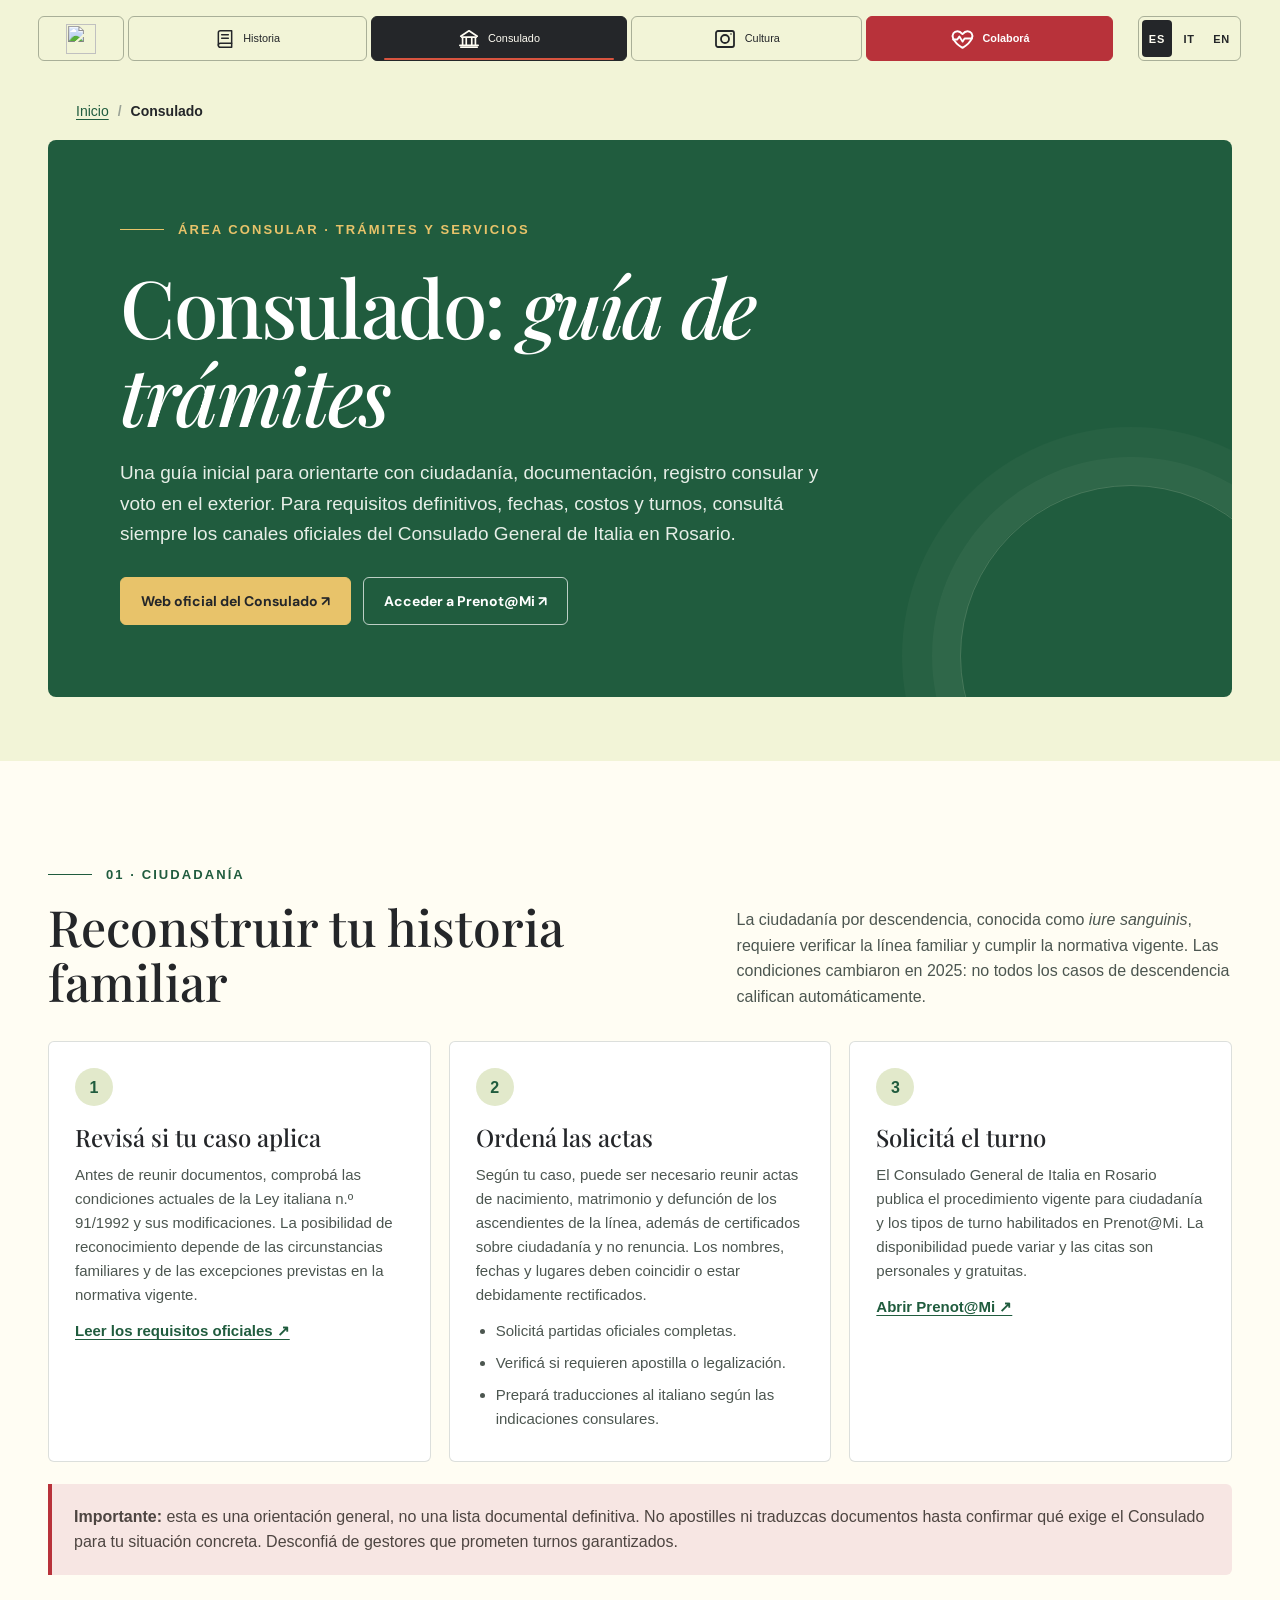
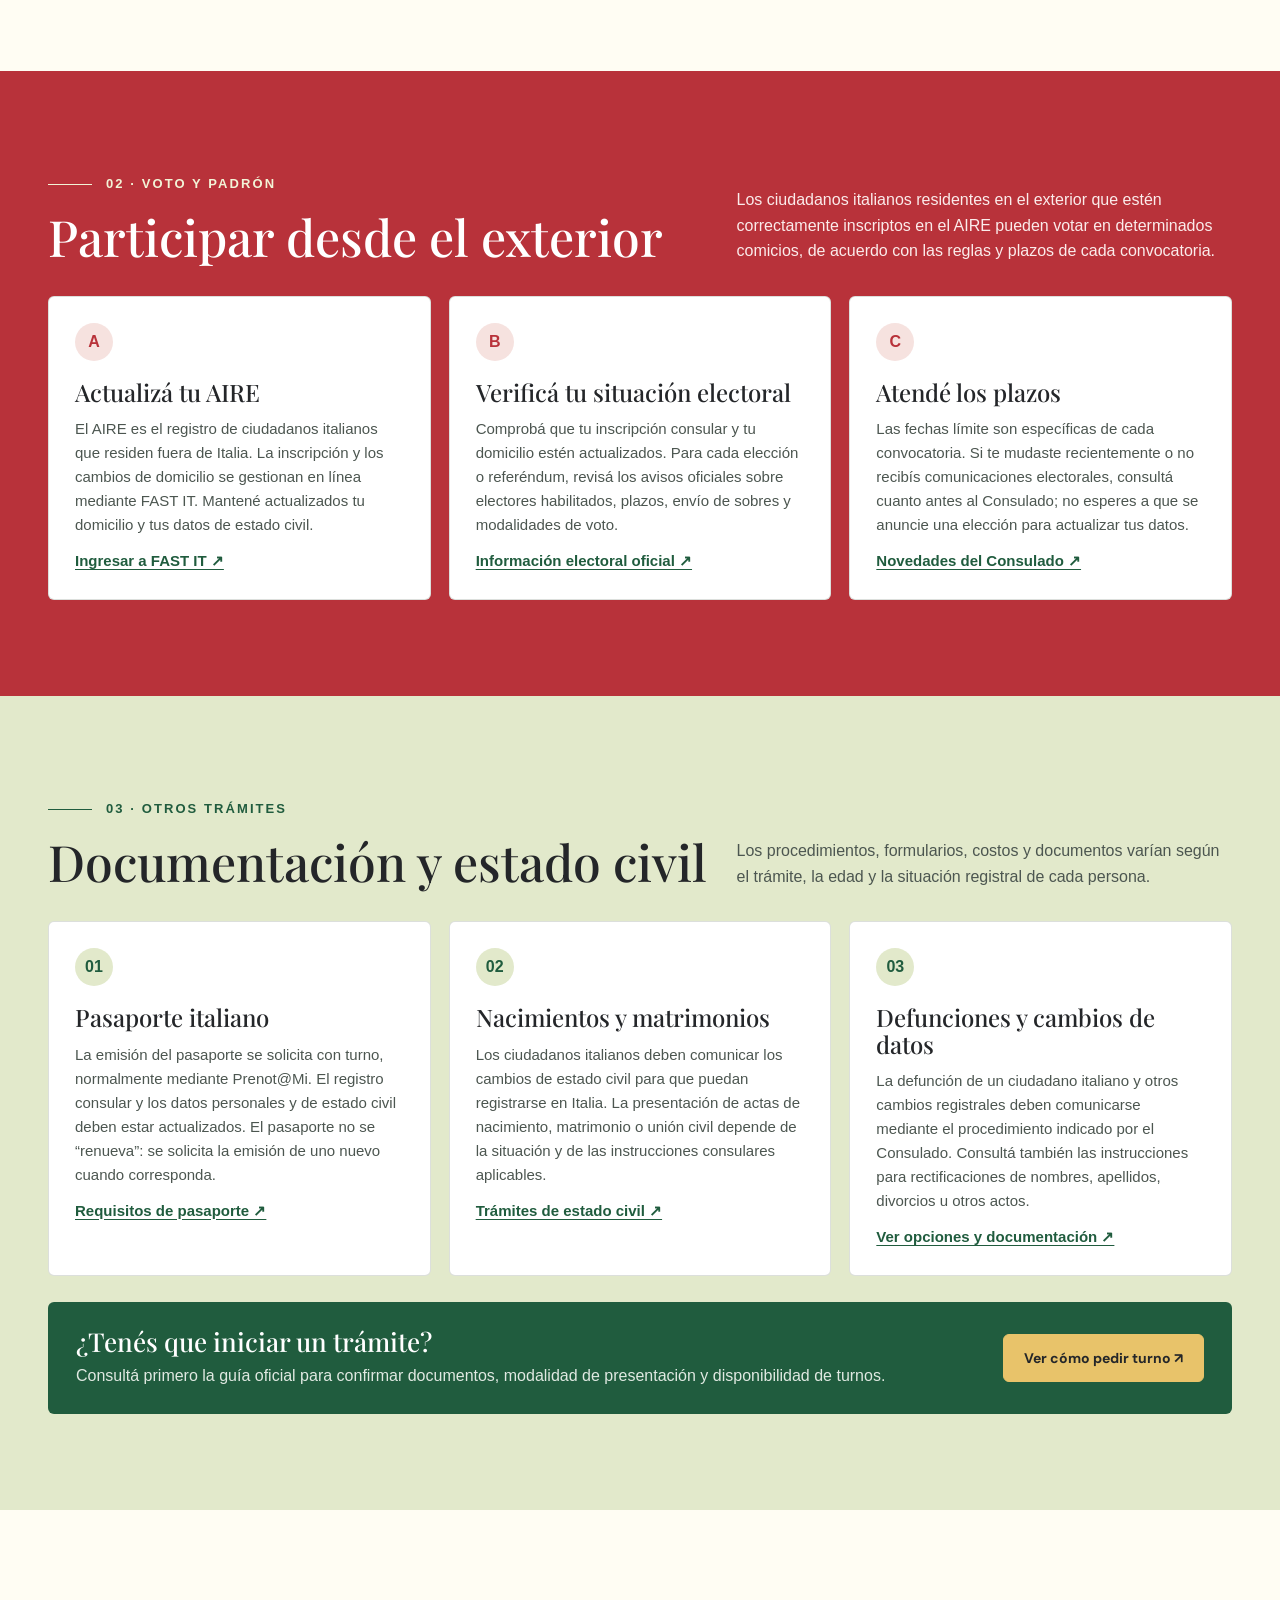
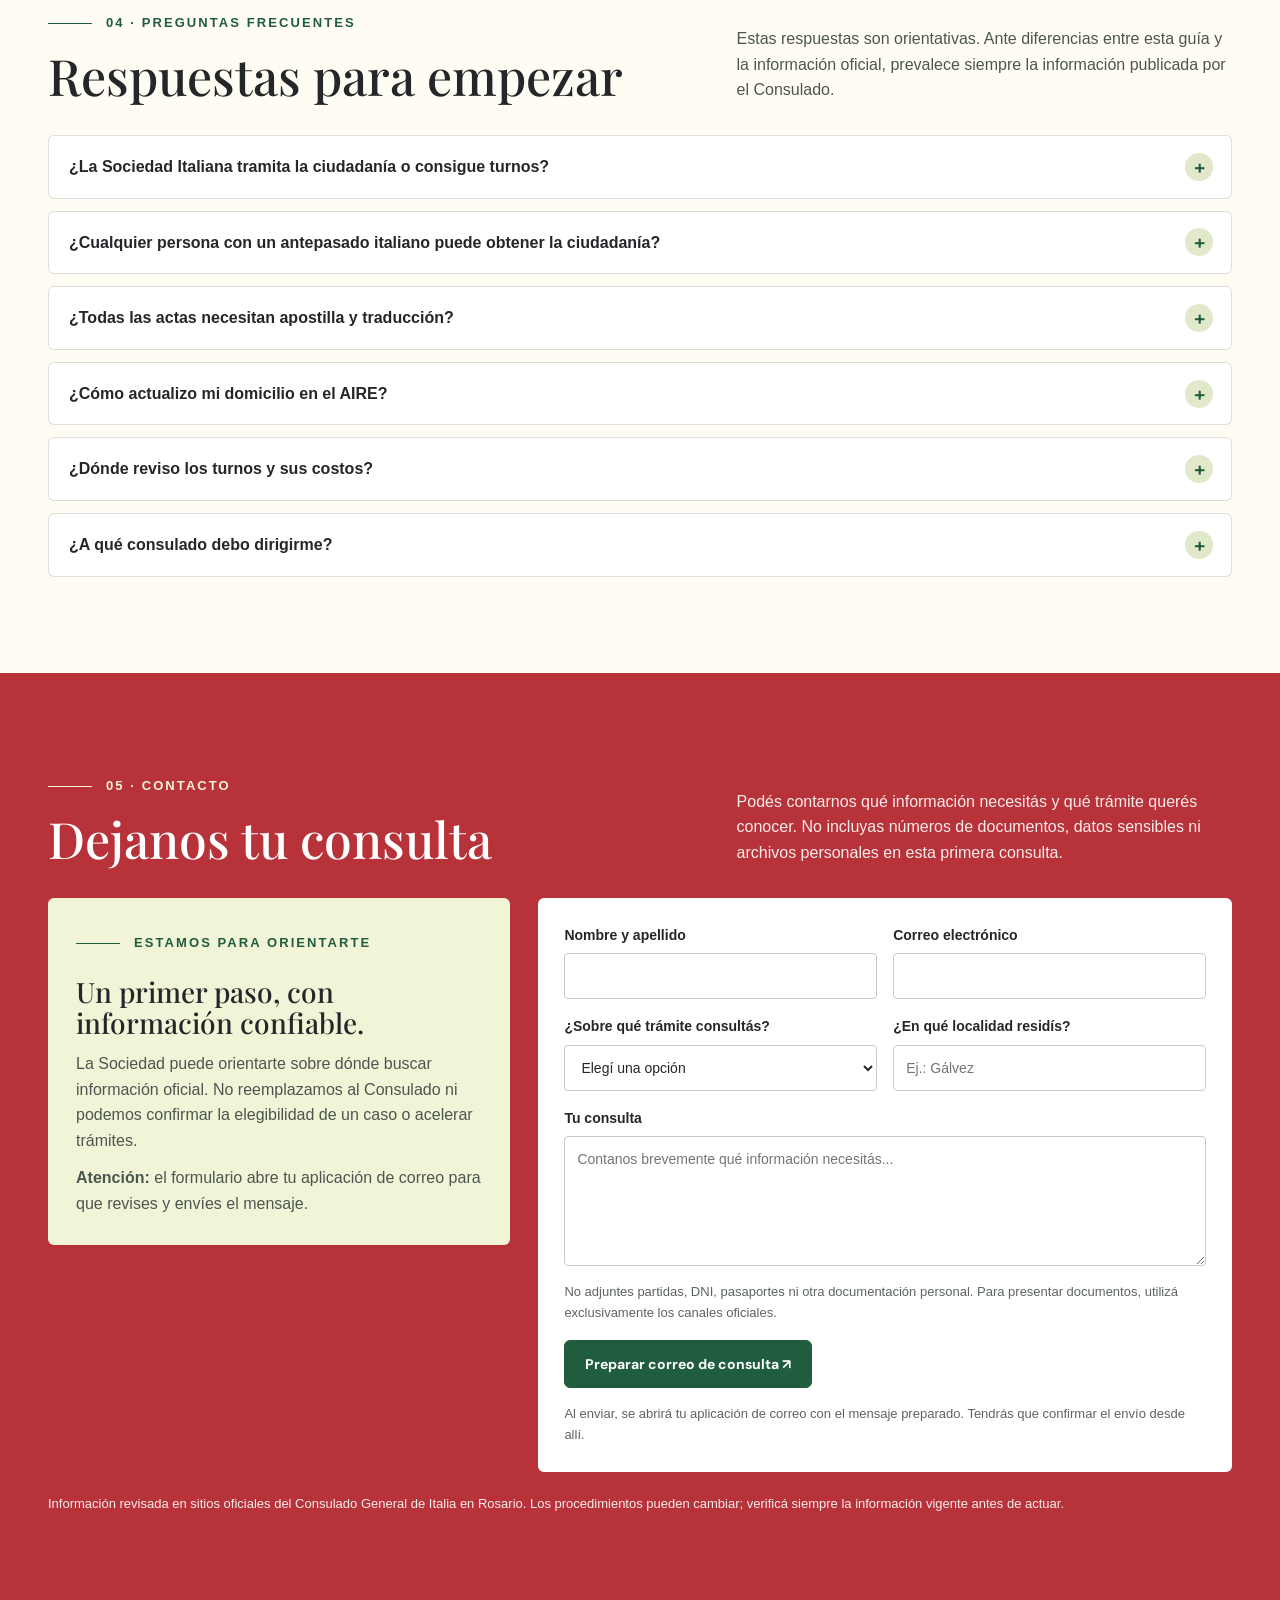
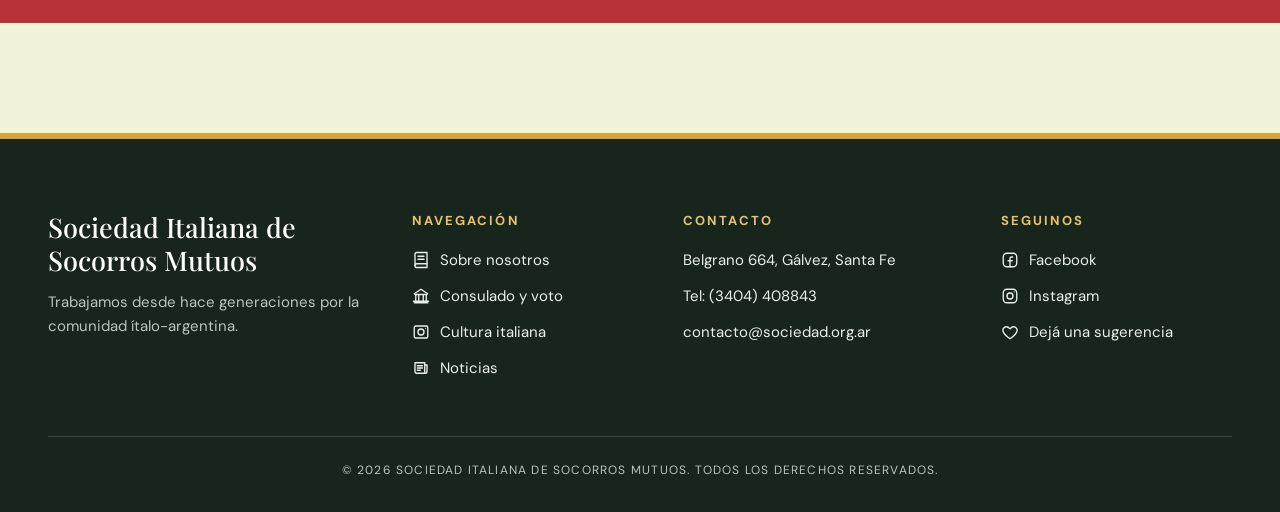
==== commit d1e1199d: "v2.0" ====
--- a/consulado.html
+++ b/consulado.html
@@ -13,333 +13,262 @@
 <link rel="stylesheet" href="styles.css">
 <script src="script.js?v=2" defer></script>
 <style>
-/* Estilos exclusivos de esta página; la identidad visual general proviene de styles.css. */
-.consulate-page { padding-top: clamp(34px, 5vw, 72px); }
-.consulate-hero { position:relative; overflow:hidden; margin:0 auto 56px; padding:clamp(30px,6vw,76px); max-width:1240px; background:#e2e9cb; border-radius:var(--s-radio-grande); }
-.consulate-hero::after { content:""; position:absolute; right:-65px; bottom:-120px; width:330px; height:330px; border:1px solid rgba(32,92,62,.24); border-radius:50%; box-shadow:0 0 0 28px rgba(32,92,62,.04),0 0 0 58px rgba(32,92,62,.04); pointer-events:none; }
-.consulate-hero .eyebrow { color:var(--deep-green); }
-.consulate-hero h1 { max-width:850px; margin:22px 0 20px; font-size:clamp(40px,7vw,82px); letter-spacing:-.04em; }
-.consulate-hero p:not(.eyebrow) { max-width:720px; font-size:clamp(16px,2vw,19px); color:#46534a; }
-.consulate-actions { display:flex; flex-wrap:wrap; gap:12px; margin-top:28px; }
-.consulate-button { display:inline-flex; align-items:center; justify-content:center; gap:10px; min-height:48px; padding:12px 19px; border:1px solid var(--deep-green); border-radius:var(--s-radio); background:var(--deep-green); color:white; text-decoration:none; font-weight:700; }
-.consulate-button.secondary { background:transparent; color:var(--deep-green); }
-.consulate-section { max-width:1240px; margin:0 auto; padding:20px 28px 58px; scroll-margin-top:24px; }
-.consulate-heading { display:grid; grid-template-columns:minmax(0,1fr) minmax(220px,.7fr); align-items:end; gap:28px; margin-bottom:28px; }
-.consulate-heading h2 { margin-top:13px; font-size:clamp(32px,4vw,52px); }
-.consulate-heading > p { margin:0; color:var(--muted); max-width:540px; }
-.consulate-grid { display:grid; grid-template-columns:repeat(3,minmax(0,1fr)); gap:18px; }
-.consulate-card { min-width:0; padding:26px; border:1px solid rgba(39,55,39,.18); border-radius:var(--s-radio); background:rgba(255,255,255,.55); }
-.consulate-card .number { display:inline-grid; place-items:center; width:38px; height:38px; margin-bottom:18px; border-radius:50%; background:#e2e9cb; color:var(--deep-green); font-weight:700; }
-.consulate-card h3 { font-size:25px; margin-bottom:12px; }
-.consulate-card p,.consulate-card li { color:#505b54; font-size:15px; }
-.consulate-card ul,.consulate-list { padding-left:20px; }
-.consulate-card li+li,.consulate-list li+li { margin-top:8px; }
-.consulate-note { margin-top:20px; padding:20px 22px; border-left:4px solid var(--italian-red); border-radius:0 var(--s-radio) var(--s-radio) 0; background:#f5e8e3; color:#4d4541; }
-.consulate-link { color:var(--deep-green); font-weight:700; text-underline-offset:3px; }
-.consulate-band { display:grid; grid-template-columns:1fr auto; align-items:center; gap:24px; margin-top:26px; padding:25px 28px; border-radius:var(--s-radio); background:#205c3e; color:#fff; }
-.consulate-band h3 { font-size:26px; margin-bottom:6px; }
-.consulate-band p { margin:0; color:#e0e9e2; }
-.consulate-band .consulate-button { white-space:nowrap; background:#e8c36a; border-color:#e8c36a; color:#1f3026; }
-.consulate-faq { display:grid; gap:12px; }
-.consulate-faq details { border:1px solid rgba(39,55,39,.2); border-radius:var(--s-radio); background:rgba(255,255,255,.5); padding:0 20px; }
-.consulate-faq summary { cursor:pointer; padding:18px 28px 18px 0; position:relative; font-weight:700; }
-.consulate-faq summary::marker { color:var(--italian-red); }
-.consulate-faq details p { margin:0; padding:0 0 20px; color:#505b54; }
-.consulate-form-wrap { display:grid; grid-template-columns:.8fr 1.2fr; gap:32px; align-items:start; }
-.consulate-form-intro { padding:28px; border-radius:var(--s-radio); background:#f2f4d7; }
-.consulate-form-intro h3 { font-size:29px; margin:12px 0; }
-.consulate-form { display:grid; grid-template-columns:1fr 1fr; gap:16px; padding:26px; border:1px solid rgba(39,55,39,.18); border-radius:var(--s-radio); background:rgba(255,255,255,.6); }
-.consulate-form label { display:grid; gap:7px; font-size:14px; font-weight:700; }
-.consulate-form input,.consulate-form select,.consulate-form textarea { width:100%; min-height:46px; padding:11px 12px; border:1px solid #c7cbbf; border-radius:var(--s-radio-chico); background:#fff; color:var(--ink); font:inherit; }
-.consulate-form textarea { min-height:130px; resize:vertical; }
-.consulate-form .full { grid-column:1/-1; }
-.consulate-form .consulate-button { justify-self:start; cursor:pointer; font:inherit; }
-.form-disclaimer { font-size:13px!important; color:#626a63!important; }
-.consulate-footer-note { margin-top:18px; font-size:13px; color:#626a63; }
-@media(max-width:850px){.consulate-heading{grid-template-columns:1fr;gap:14px}.consulate-grid{grid-template-columns:1fr 1fr}.consulate-form-wrap{grid-template-columns:1fr}}
-@media(max-width:560px){.consulate-hero{margin-inline:14px;border-radius:var(--s-radio-grande)}.consulate-section{padding-inline:18px}.consulate-grid{grid-template-columns:1fr}.consulate-band{grid-template-columns:1fr}.consulate-band .consulate-button{justify-self:start;white-space:normal}.consulate-form{grid-template-columns:1fr;padding:18px}.consulate-form .full{grid-column:auto}}
-/* En esta página se conserva la navegación global, pero se reemplaza el hero de Inicio por una cabecera compacta. */
-.site-card.consulate-site-header { display:block; height:auto; min-height:0; padding:0; overflow:visible; background:var(--ivory); }
-.consulate-site-header .intro { min-height:0; height:82px; padding:0; background:var(--ivory); }
-.consulate-site-header .navigation { top:16px; left:clamp(14px,3vw,42px); right:clamp(14px,3vw,42px); }
-.consulate-site-header .description,.consulate-site-header .headline,.consulate-site-header #explore,.consulate-site-header .artwork { display:none!important; }
-.consulate-breadcrumb { max-width:1240px; margin:18px auto 0; padding:0 28px; color:#58645b; font-size:14px; }
-.consulate-breadcrumb ol { display:flex; flex-wrap:wrap; align-items:center; gap:9px; margin:0; padding:0; list-style:none; }
-.consulate-breadcrumb li+li::before { content:"/"; margin-right:9px; color:#9aa296; }
-.consulate-breadcrumb a { color:var(--deep-green); text-underline-offset:3px; }
-.consulate-breadcrumb [aria-current="page"] { color:var(--ink); font-weight:700; }
-.consulate-page { padding-top:18px; }
-.consulate-hero { background:#205c3e; color:#fff; border-radius:var(--s-radio-grande); }
-.consulate-hero .eyebrow { color:#e8c36a; }
-.consulate-hero h1 { max-width:850px; }
-.consulate-hero p:not(.eyebrow) { color:#e6eee7; }
-.consulate-hero .consulate-button { background:#e8c36a; border-color:#e8c36a; color:#1f3026; }
-.consulate-hero .consulate-button.secondary { background:transparent; color:#fff; border-color:rgba(255,255,255,.7); }
-@media(max-width:600px){.consulate-site-header .intro{height:70px}.consulate-site-header .navigation{top:12px;left:10px;right:10px}.consulate-breadcrumb{padding:0 18px;margin-top:12px}.consulate-page{padding-top:14px}.consulate-hero{margin-inline:14px;border-radius:var(--s-radio-grande)}}
-/* Fondos alternados inspirados en la bandera italiana: verde, blanco y rojo en tonos suaves. */
-.consulate-page { background: #f2f4d7; }
-.consulate-hero { background: #205c3e; }
-#ciudadania { background: #fffdf8; }
-#voto { background: #c62828; color: #fff; }
-#tramites { background: #e2e9cb; }
-#preguntas { background: #fffdf8; }
-#consulta { background: #c62828; color: #fff; }
-#voto .consulate-heading > p, #consulta .consulate-heading > p,
-#voto .consulate-footer-note, #consulta .consulate-footer-note { color: #fff; }
-#voto .consulate-card, #consulta .consulate-card,
-#voto .consulate-form-intro, #consulta .consulate-form-intro { color: #263329; }
-/* Secciones a todo lo ancho con contenido alineado al mismo ancho máximo. */
-.consulate-section { max-width:none; }
-.consulate-section > .consulate-heading,
-.consulate-section > .consulate-grid,
-.consulate-section > .consulate-note,
-.consulate-section > .consulate-band,
-.consulate-section > .consulate-faq,
-.consulate-section > .consulate-form-wrap,
-.consulate-section > .consulate-footer-note { max-width:1184px; margin-left:auto; margin-right:auto; }
-.consulate-section > .consulate-heading { margin-bottom:28px; }
-.consulate-section > .consulate-band { margin-top:26px; }
-.consulate-section > .consulate-footer-note { margin-top:18px; }
-
-
-/* Navegación suave y aparición progresiva de las secciones al desplazarse. */
-html { scroll-behavior: smooth; }
-.consulate-section, .consulate-hero {
-  scroll-margin-top: 28px;
-  transition: background-color .45s ease, color .45s ease;
-}
-.consulate-section .consulate-heading,
-.consulate-section .consulate-grid,
-.consulate-section .consulate-note,
-.consulate-section .consulate-band,
-.consulate-section .consulate-faq,
-.consulate-section .consulate-form-wrap,
-.consulate-section .consulate-footer-note {
-  opacity: 0;
-  transform: translateY(22px);
-  transition: opacity .65s ease, transform .65s ease;
-}
-.consulate-section.is-visible .consulate-heading,
-.consulate-section.is-visible .consulate-grid,
-.consulate-section.is-visible .consulate-note,
-.consulate-section.is-visible .consulate-band,
-.consulate-section.is-visible .consulate-faq,
-.consulate-section.is-visible .consulate-form-wrap,
-.consulate-section.is-visible .consulate-footer-note {
-  opacity: 1;
-  transform: translateY(0);
-}
-/* Reveal individual para tarjetas, bloques e imágenes. */
-.scroll-reveal {
-  opacity: 0;
-  transform: translate3d(0, 20px, 0) scale(.99);
-  transition: opacity .7s ease, transform .7s cubic-bezier(.2,.7,.2,1);
-  will-change: opacity, transform;
-}
-.scroll-reveal.is-revealed { opacity: 1; transform: translate3d(0,0,0) scale(1); }
-@media (prefers-reduced-motion: reduce) {
-  html { scroll-behavior: auto; }
-  .consulate-section, .consulate-hero,
-  .consulate-section .consulate-heading, .consulate-section .consulate-grid,
-  .consulate-section .consulate-note, .consulate-section .consulate-band,
-  .consulate-section .consulate-faq, .consulate-section .consulate-form-wrap,
-  .consulate-section .consulate-footer-note, .scroll-reveal {
-    transition: none; opacity: 1; transform: none; will-change: auto;
-  }
-}
-
-
-/* Presentación por secciones en escritorio: cada sección ocupa al menos una pantalla. */
-@media (min-width: 851px) {
-  html {
-    scroll-snap-type: y mandatory;
-    scroll-padding-top: 0;
-  }
-  /* La cabecera también es un punto de encaje: si no, la página nunca deja ver el menú. */
-  .consulate-site-header,
-  .consulate-hero {
-    scroll-snap-align: start;
-  }
-  .consulate-section {
-    box-sizing: border-box;
-    min-height: 100vh;
-    min-height: 100dvh;
-    scroll-snap-align: start;
-    scroll-snap-stop: normal;
-  }
-  .consulate-section {
-    display: flex;
-    flex-direction: column;
-    justify-content: center;
-    padding-top: clamp(34px, 5vh, 64px);
-    padding-bottom: clamp(34px, 5vh, 64px);
-  }
-}
-
-/* En tabletas y móviles se mantiene el alto mínimo, pero nunca se limita el contenido. */
-@media (max-width: 850px) {
-  html { scroll-snap-type: none; }
-  .consulate-section {
-    height: auto;
-    min-height: 100vh;
-    min-height: 100dvh;
-    scroll-snap-align: none;
-  }
-  .consulate-hero {
-    height: auto;
-    min-height: 0;
-  }
-  .consulate-section { justify-content: flex-start; }
-}
-
+/* ───────────────────────────────────────────────────────────
+   Consulado · guía de trámites. Paleta, esquinas y franja del menú vienen
+   de css/base.css; títulos y volantas, de styles.css. Las secciones alternan
+   los colores de la bandera en los tonos de la paleta.
+   ─────────────────────────────────────────────────────────── */
+.consulate-page{--blanco:#fffdf3; --borde:rgba(39,55,39,.16); --texto-suave:#4c5650}
+.consulate-breadcrumb{max-width:1184px; margin:18px auto 0; padding:0 28px; color:#58645b; font-size:14px}
+.consulate-breadcrumb ol{display:flex; flex-wrap:wrap; align-items:center; gap:9px; margin:0; padding:0; list-style:none}
+.consulate-breadcrumb li+li::before{content:"/"; margin-right:9px; color:#9aa296}
+.consulate-breadcrumb a{color:var(--s-verde-oscuro); text-underline-offset:3px}
+.consulate-breadcrumb [aria-current="page"]{color:var(--s-tinta); font-weight:700}
+
+/* Portada de la página */
+.consulate-hero{
+  position:relative; overflow:hidden; max-width:1184px; margin:18px auto clamp(40px,6vw,64px); padding:clamp(30px,6vw,72px);
+  border-radius:var(--s-radio-grande); background:var(--s-verde-oscuro); color:#fff;
+}
+.consulate-hero::after{
+  content:""; position:absolute; right:-70px; bottom:-130px; width:340px; height:340px; border-radius:50%; pointer-events:none;
+  border:1px solid rgba(242,244,215,.18); box-shadow:0 0 0 28px rgba(242,244,215,.04),0 0 0 58px rgba(242,244,215,.03);
+}
+.consulate-hero .eyebrow{color:var(--s-dorado)}
+.consulate-hero h1{max-width:850px; margin:22px 0 20px; color:#fff; font-size:clamp(40px,7vw,80px); letter-spacing:-.03em}
+.consulate-hero > p:not(.eyebrow){max-width:720px; margin:0; color:#e6eee7; font-size:clamp(16px,2vw,19px); line-height:1.6}
+.consulate-actions{position:relative; z-index:1; display:flex; flex-wrap:wrap; gap:12px; margin-top:28px}
+
+/* Botones */
+.consulate-button{
+  display:inline-flex; align-items:center; justify-content:center; gap:10px; min-height:48px; padding:12px 20px;
+  border:1px solid var(--s-verde-oscuro); border-radius:var(--s-radio); background:var(--s-verde-oscuro); color:#fff;
+  font:700 14px/1.2 var(--s-fuente-texto); text-decoration:none; cursor:pointer;
+  transition:background-color .2s ease, color .2s ease, border-color .2s ease;
+}
+.consulate-button:hover{background:var(--s-verde); border-color:var(--s-verde)}
+.consulate-hero .consulate-button, .consulate-band .consulate-button{background:var(--s-dorado); border-color:var(--s-dorado); color:var(--s-tinta)}
+.consulate-hero .consulate-button:hover, .consulate-band .consulate-button:hover{background:#f1d48e; border-color:#f1d48e}
+.consulate-hero .consulate-button.secondary{background:transparent; border-color:rgba(255,255,255,.7); color:#fff}
+.consulate-hero .consulate-button.secondary:hover{background:rgba(255,255,255,.1)}
+
+/* Secciones: verde (portada) · blanco · rojo · verde suave · blanco · rojo */
+.consulate-section{padding:clamp(56px,8vw,96px) 28px; scroll-margin-top:16px}
+.consulate-section > *{max-width:1184px; margin-left:auto; margin-right:auto}
+#ciudadania, #preguntas{background:var(--blanco)}
+#tramites{background:var(--s-verde-suave)}
+#voto, #consulta{background:var(--s-rojo-oscuro); color:#fff}
+.consulate-heading{display:grid; grid-template-columns:minmax(0,1fr) minmax(220px,.75fr); align-items:end; gap:28px; margin-bottom:32px}
+.consulate-heading .eyebrow{color:var(--s-verde-oscuro)}
+.consulate-heading h2{margin-top:14px; font-size:clamp(32px,4vw,50px)}
+.consulate-heading > p{margin:0; max-width:540px; color:var(--texto-suave); line-height:1.6}
+#voto .consulate-heading .eyebrow, #consulta .consulate-heading .eyebrow{color:var(--s-marfil)}
+#voto .consulate-heading h2, #consulta .consulate-heading h2{color:#fff}
+#voto .consulate-heading > p, #consulta .consulate-heading > p{color:#fbeceb}
+
+/* Tarjetas */
+.consulate-grid{display:grid; grid-template-columns:repeat(3,minmax(0,1fr)); gap:18px}
+.consulate-card{min-width:0; padding:26px; border:1px solid var(--borde); border-radius:var(--s-radio); background:#fff; color:var(--s-tinta)}
+.consulate-card .number{
+  display:inline-grid; place-items:center; width:38px; height:38px; margin-bottom:18px;
+  border-radius:50%; background:var(--s-verde-suave); color:var(--s-verde-oscuro); font-weight:700;
+}
+#voto .consulate-card .number{background:#f6e2df; color:var(--s-rojo-oscuro)}
+.consulate-card h3{margin:0 0 12px; font-size:24px}
+.consulate-card p, .consulate-card li{color:var(--texto-suave); font-size:15px; line-height:1.6}
+.consulate-card p{margin:0 0 12px}
+.consulate-card p:last-child{margin-bottom:0}
+.consulate-card ul{margin:0 0 4px; padding-left:20px}
+.consulate-card li+li{margin-top:8px}
+.consulate-link{color:var(--s-verde-oscuro); font-weight:700; text-underline-offset:3px}
+.consulate-note{
+  margin-top:22px; padding:20px 22px; border-left:4px solid var(--s-rojo-oscuro);
+  border-radius:0 var(--s-radio) var(--s-radio) 0; background:#f7e6e3; color:#4d4541; line-height:1.6;
+}
+.consulate-band{
+  display:grid; grid-template-columns:1fr auto; align-items:center; gap:24px; margin-top:26px; padding:26px 28px;
+  border-radius:var(--s-radio); background:var(--s-verde-oscuro); color:#fff;
+}
+.consulate-band h3{margin:0 0 6px; color:#fff; font-size:26px}
+.consulate-band p{margin:0; color:#e0e9e2}
+.consulate-band .consulate-button{white-space:nowrap}
+
+/* Preguntas frecuentes, con indicador +/− */
+.consulate-faq{display:grid; gap:12px}
+.consulate-faq details{border:1px solid var(--borde); border-radius:var(--s-radio); background:#fff}
+.consulate-faq summary{position:relative; padding:18px 60px 18px 20px; font-weight:700; cursor:pointer; list-style:none}
+.consulate-faq summary::-webkit-details-marker{display:none}
+.consulate-faq summary::after{
+  content:"+"; position:absolute; right:18px; top:50%; display:grid; place-items:center; width:28px; height:28px; margin-top:-14px;
+  border-radius:50%; background:var(--s-verde-suave); color:var(--s-verde-oscuro); font:600 20px/1 var(--s-fuente-texto);
+}
+.consulate-faq details[open] summary::after{content:"−"}
+.consulate-faq details > p{margin:0; padding:0 20px 18px; color:var(--texto-suave); line-height:1.6}
+
+/* Consulta */
+.consulate-form-wrap{display:grid; grid-template-columns:.8fr 1.2fr; gap:28px; align-items:start}
+.consulate-form-intro{padding:28px; border-radius:var(--s-radio); background:var(--s-marfil); color:var(--s-tinta)}
+.consulate-form-intro .eyebrow{color:var(--s-verde-oscuro)}
+.consulate-form-intro h3{margin:12px 0; font-size:28px}
+.consulate-form-intro p{margin:0 0 12px; color:var(--texto-suave); line-height:1.6}
+.consulate-form-intro p:last-child{margin-bottom:0}
+.consulate-form{display:grid; grid-template-columns:1fr 1fr; gap:16px; padding:26px; border-radius:var(--s-radio); background:#fff; color:var(--s-tinta)}
+.consulate-form label{display:grid; gap:7px; font-size:14px; font-weight:700}
+.consulate-form input, .consulate-form select, .consulate-form textarea{
+  width:100%; min-height:46px; padding:11px 12px; border:1px solid #c7cbbf; border-radius:var(--s-radio-chico);
+  background:#fff; color:var(--s-tinta); font:inherit; font-weight:400;
+}
+.consulate-form textarea{min-height:130px; resize:vertical}
+.consulate-form .full{grid-column:1/-1}
+.consulate-form .consulate-button{justify-self:start}
+.form-disclaimer{margin:0; color:#5d655f; font-size:13px}
+.consulate-footer-note{margin-top:22px; color:#fbeceb; font-size:13px}
+
+/* Aparición suave de cada sección (solo con JavaScript y sin preferencia de menos movimiento) */
+.consulate-section > *{transition:opacity .6s ease, transform .6s ease}
+.js-aparicion .consulate-section:not(.is-visible) > *{opacity:0; transform:translateY(20px)}
+
+@media (max-width:850px){
+  .consulate-heading{grid-template-columns:minmax(0,1fr); gap:14px}
+  .consulate-grid{grid-template-columns:repeat(2,minmax(0,1fr))}
+  .consulate-form-wrap{grid-template-columns:minmax(0,1fr)}
+}
+@media (max-width:600px){
+  .consulate-breadcrumb{margin-top:12px; padding:0 18px}
+  .consulate-hero{margin:12px 12px 40px}
+  .consulate-section{padding:48px 18px}
+  .consulate-grid, .consulate-band, .consulate-form{grid-template-columns:minmax(0,1fr)}
+  .consulate-band .consulate-button{justify-self:start; white-space:normal}
+  .consulate-form{padding:20px}
+}
+@media (prefers-reduced-motion:reduce){ .consulate-section > *, .consulate-button{transition:none} }
 </style>
 <script>
-  document.addEventListener('DOMContentLoaded', () => {
-    const sections = document.querySelectorAll('.consulate-section');
-    const revealItems = document.querySelectorAll(
-      '.consulate-grid > *, .consulate-faq > *, .consulate-band, .consulate-note, .consulate-form-wrap, .consulate-hero img, .consulate-section img'
-    );
-    revealItems.forEach(item => item.classList.add('scroll-reveal'));
-
-    if (window.matchMedia('(prefers-reduced-motion: reduce)').matches || !('IntersectionObserver' in window)) {
-      sections.forEach(section => section.classList.add('is-visible'));
-      revealItems.forEach(item => item.classList.add('is-revealed'));
-      return;
-    }
-
-    const sectionObserver = new IntersectionObserver((entries) => {
-      entries.forEach(entry => {
-        if (entry.isIntersecting) {
-          entry.target.classList.add('is-visible');
-          sectionObserver.unobserve(entry.target);
-        }
-      });
-    }, { threshold: 0.12, rootMargin: '0px 0px -5% 0px' });
-    sections.forEach(section => sectionObserver.observe(section));
-
-    const revealObserver = new IntersectionObserver((entries) => {
-      entries.forEach(entry => {
-        if (entry.isIntersecting) {
-          entry.target.classList.add('is-revealed');
-          revealObserver.unobserve(entry.target);
-        }
-      });
-    }, { threshold: 0.1, rootMargin: '0px 0px -4% 0px' });
-    revealItems.forEach(item => revealObserver.observe(item));
-  });
+  // Aparición suave de cada sección al llegar a ella. Sin JavaScript, o con menos movimiento, todo se ve desde el principio.
+  (() => {
+    if (matchMedia("(prefers-reduced-motion: reduce)").matches || !("IntersectionObserver" in window)) return;
+    document.documentElement.classList.add("js-aparicion");
+    const observador = new IntersectionObserver(entradas => entradas.forEach(e => {
+      if (e.isIntersecting) { e.target.classList.add("is-visible"); observador.unobserve(e.target); }
+    }), { threshold: 0.08, rootMargin: "0px 0px -5% 0px" });
+    document.addEventListener("DOMContentLoaded", () => document.querySelectorAll(".consulate-section").forEach(s => observador.observe(s)));
+  })();
 </script>
 </head>
 <body>
 <a class="skip" href="#contenido" data-i18n="skip">Ir al contenido</a>
 
-<!-- Encabezado y navegación compartidos con index.html -->
+<!-- Menú principal del sitio (franja común de css/base.css) -->
+<header class="menu-sitio">
+  <nav class="navigation" aria-label="Navegación principal" data-sitio="menu" data-pagina="consulado"></nav>
+  <script src="js/sitio.js"></script>
+</header>
+
 <main id="contenido">
-  <section class="site-card consulate-site-header" aria-label="Sociedad Italiana de Socorros Mutuos">
-    <section class="intro" aria-labelledby="headline">
-      <nav class="navigation" aria-label="Navegación principal" data-sitio="menu" data-pagina="consulado"></nav>
-      <script src="js/sitio.js"></script>
-    </section>
-  </section>
-
-  <nav class="consulate-breadcrumb" aria-label="Migas de pan">
+
+  <nav class="consulate-breadcrumb" aria-label="Migas de pan" data-t-attr="aria-label:co-a-migas">
     <ol>
-      <li><a href="index.html">Inicio</a></li>
-      <li aria-current="page">Consulado</li>
+      <li><a href="index.html" data-t="co-pag-1">Inicio</a></li>
+      <li aria-current="page" data-t="co-pag-2">Consulado</li>
     </ol>
   </nav>
 
   <div class="consulate-page">
     <section class="consulate-hero" id="accesos">
-      <p class="eyebrow">Área Consular · Trámites y Servicios</p>
-      <h1>Consulado: <em>guía de trámites</em></h1>
-      <p>Una guía inicial para orientarte con ciudadanía, documentación, registro consular y voto en el exterior. Para requisitos definitivos, fechas, costos y turnos, consultá siempre los canales oficiales del Consulado General de Italia en Rosario.</p>
+      <p class="eyebrow" data-t="co-accesos-1">Área Consular · Trámites y Servicios</p>
+      <h1 data-t="co-accesos-2">Consulado: <em>guía de trámites</em></h1>
+      <p data-t="co-accesos-3">Una guía inicial para orientarte con ciudadanía, documentación, registro consular y voto en el exterior. Para requisitos definitivos, fechas, costos y turnos, consultá siempre los canales oficiales del Consulado General de Italia en Rosario.</p>
       <div class="consulate-actions">
-        <a class="consulate-button" href="https://consrosario.esteri.it/es/" target="_blank" rel="noopener">Web oficial del Consulado ↗</a>
-        <a class="consulate-button secondary" href="https://prenotami.esteri.it/" target="_blank" rel="noopener">Acceder a Prenot@Mi ↗</a>
+        <a class="consulate-button" href="https://consrosario.esteri.it/es/" target="_blank" rel="noopener" data-t="co-accesos-4">Web oficial del Consulado ↗</a>
+        <a class="consulate-button secondary" href="https://prenotami.esteri.it/" target="_blank" rel="noopener" data-t="co-accesos-5">Acceder a Prenot@Mi ↗</a>
       </div>
     </section>
 
     <section class="consulate-section" id="ciudadania">
-      <div class="consulate-heading"><div><p class="eyebrow">01 · Ciudadanía</p><h2>Reconstruir tu historia familiar</h2></div><p>La ciudadanía por descendencia, conocida como <em>iure sanguinis</em>, requiere verificar la línea familiar y cumplir la normativa vigente. Las condiciones cambiaron en 2025: no todos los casos de descendencia califican automáticamente.</p></div>
+      <div class="consulate-heading"><div><p class="eyebrow" data-t="co-ciudadania-1">01 · Ciudadanía</p><h2 data-t="co-ciudadania-2">Reconstruir tu historia familiar</h2></div><p data-t="co-ciudadania-3">La ciudadanía por descendencia, conocida como <em>iure sanguinis</em>, requiere verificar la línea familiar y cumplir la normativa vigente. Las condiciones cambiaron en 2025: no todos los casos de descendencia califican automáticamente.</p></div>
       <div class="consulate-grid">
-        <article class="consulate-card"><span class="number">1</span><h3>Revisá si tu caso aplica</h3><p>Antes de reunir documentos, comprobá las condiciones actuales de la Ley italiana n.º 91/1992 y sus modificaciones. La posibilidad de reconocimiento depende de las circunstancias familiares y de las excepciones previstas en la normativa vigente.</p><p><a class="consulate-link" href="https://consrosario.esteri.it/es/servizi-consolari-e-visti/servizi-per-il-cittadino-straniero/cittadinanza_n/cittadinanza-e-adozione/" target="_blank" rel="noopener">Leer los requisitos oficiales ↗</a></p></article>
-        <article class="consulate-card"><span class="number">2</span><h3>Ordená las actas</h3><p>Según tu caso, puede ser necesario reunir actas de nacimiento, matrimonio y defunción de los ascendientes de la línea, además de certificados sobre ciudadanía y no renuncia. Los nombres, fechas y lugares deben coincidir o estar debidamente rectificados.</p><ul><li>Solicitá partidas oficiales completas.</li><li>Verificá si requieren apostilla o legalización.</li><li>Prepará traducciones al italiano según las indicaciones consulares.</li></ul></article>
-        <article class="consulate-card"><span class="number">3</span><h3>Solicitá el turno</h3><p>El Consulado General de Italia en Rosario publica el procedimiento vigente para ciudadanía y los tipos de turno habilitados en Prenot@Mi. La disponibilidad puede variar y las citas son personales y gratuitas.</p><p><a class="consulate-link" href="https://prenotami.esteri.it/" target="_blank" rel="noopener">Abrir Prenot@Mi ↗</a></p></article>
-      </div>
-      <div class="consulate-note"><strong>Importante:</strong> esta es una orientación general, no una lista documental definitiva. No apostilles ni traduzcas documentos hasta confirmar qué exige el Consulado para tu situación concreta. Desconfiá de gestores que prometen turnos garantizados.</div>
+        <article class="consulate-card"><span class="number">1</span><h3 data-t="co-ciudadania-4">Revisá si tu caso aplica</h3><p data-t="co-ciudadania-5">Antes de reunir documentos, comprobá las condiciones actuales de la Ley italiana n.º 91/1992 y sus modificaciones. La posibilidad de reconocimiento depende de las circunstancias familiares y de las excepciones previstas en la normativa vigente.</p><p><a class="consulate-link" href="https://consrosario.esteri.it/es/servizi-consolari-e-visti/servizi-per-il-cittadino-straniero/cittadinanza_n/cittadinanza-e-adozione/" target="_blank" rel="noopener" data-t="co-ciudadania-6">Leer los requisitos oficiales ↗</a></p></article>
+        <article class="consulate-card"><span class="number">2</span><h3 data-t="co-ciudadania-7">Ordená las actas</h3><p data-t="co-ciudadania-8">Según tu caso, puede ser necesario reunir actas de nacimiento, matrimonio y defunción de los ascendientes de la línea, además de certificados sobre ciudadanía y no renuncia. Los nombres, fechas y lugares deben coincidir o estar debidamente rectificados.</p><ul><li data-t="co-ciudadania-9">Solicitá partidas oficiales completas.</li><li data-t="co-ciudadania-10">Verificá si requieren apostilla o legalización.</li><li data-t="co-ciudadania-11">Prepará traducciones al italiano según las indicaciones consulares.</li></ul></article>
+        <article class="consulate-card"><span class="number">3</span><h3 data-t="co-ciudadania-12">Solicitá el turno</h3><p data-t="co-ciudadania-13">El Consulado General de Italia en Rosario publica el procedimiento vigente para ciudadanía y los tipos de turno habilitados en Prenot@Mi. La disponibilidad puede variar y las citas son personales y gratuitas.</p><p><a class="consulate-link" href="https://prenotami.esteri.it/" target="_blank" rel="noopener" data-t="co-ciudadania-14">Abrir Prenot@Mi ↗</a></p></article>
+      </div>
+      <div class="consulate-note" data-t="co-ciudadania-15"><strong>Importante:</strong> esta es una orientación general, no una lista documental definitiva. No apostilles ni traduzcas documentos hasta confirmar qué exige el Consulado para tu situación concreta. Desconfiá de gestores que prometen turnos garantizados.</div>
     </section>
 
     <section class="consulate-section" id="voto">
-      <div class="consulate-heading"><div><p class="eyebrow">02 · Voto y padrón</p><h2>Participar desde el exterior</h2></div><p>Los ciudadanos italianos residentes en el exterior que estén correctamente inscriptos en el AIRE pueden votar en determinados comicios, de acuerdo con las reglas y plazos de cada convocatoria.</p></div>
+      <div class="consulate-heading"><div><p class="eyebrow" data-t="co-voto-1">02 · Voto y padrón</p><h2 data-t="co-voto-2">Participar desde el exterior</h2></div><p data-t="co-voto-3">Los ciudadanos italianos residentes en el exterior que estén correctamente inscriptos en el AIRE pueden votar en determinados comicios, de acuerdo con las reglas y plazos de cada convocatoria.</p></div>
       <div class="consulate-grid">
-        <article class="consulate-card"><span class="number">A</span><h3>Actualizá tu AIRE</h3><p>El AIRE es el registro de ciudadanos italianos que residen fuera de Italia. La inscripción y los cambios de domicilio se gestionan en línea mediante FAST IT. Mantené actualizados tu domicilio y tus datos de estado civil.</p><p><a class="consulate-link" href="https://serviziconsolarionline.esteri.it/" target="_blank" rel="noopener">Ingresar a FAST IT ↗</a></p></article>
-        <article class="consulate-card"><span class="number">B</span><h3>Verificá tu situación electoral</h3><p>Comprobá que tu inscripción consular y tu domicilio estén actualizados. Para cada elección o referéndum, revisá los avisos oficiales sobre electores habilitados, plazos, envío de sobres y modalidades de voto.</p><p><a class="consulate-link" href="https://consrosario.esteri.it/es/servizi-consolari-e-visti/servizi-per-il-cittadino-italiano/servicios-electorales/" target="_blank" rel="noopener">Información electoral oficial ↗</a></p></article>
-        <article class="consulate-card"><span class="number">C</span><h3>Atendé los plazos</h3><p>Las fechas límite son específicas de cada convocatoria. Si te mudaste recientemente o no recibís comunicaciones electorales, consultá cuanto antes al Consulado; no esperes a que se anuncie una elección para actualizar tus datos.</p><p><a class="consulate-link" href="https://consrosario.esteri.it/es/" target="_blank" rel="noopener">Novedades del Consulado ↗</a></p></article>
+        <article class="consulate-card"><span class="number">A</span><h3 data-t="co-voto-5">Actualizá tu AIRE</h3><p data-t="co-voto-6">El AIRE es el registro de ciudadanos italianos que residen fuera de Italia. La inscripción y los cambios de domicilio se gestionan en línea mediante FAST IT. Mantené actualizados tu domicilio y tus datos de estado civil.</p><p><a class="consulate-link" href="https://serviziconsolarionline.esteri.it/" target="_blank" rel="noopener" data-t="co-voto-7">Ingresar a FAST IT ↗</a></p></article>
+        <article class="consulate-card"><span class="number">B</span><h3 data-t="co-voto-9">Verificá tu situación electoral</h3><p data-t="co-voto-10">Comprobá que tu inscripción consular y tu domicilio estén actualizados. Para cada elección o referéndum, revisá los avisos oficiales sobre electores habilitados, plazos, envío de sobres y modalidades de voto.</p><p><a class="consulate-link" href="https://consrosario.esteri.it/es/servizi-consolari-e-visti/servizi-per-il-cittadino-italiano/servicios-electorales/" target="_blank" rel="noopener" data-t="co-voto-11">Información electoral oficial ↗</a></p></article>
+        <article class="consulate-card"><span class="number">C</span><h3 data-t="co-voto-13">Atendé los plazos</h3><p data-t="co-voto-14">Las fechas límite son específicas de cada convocatoria. Si te mudaste recientemente o no recibís comunicaciones electorales, consultá cuanto antes al Consulado; no esperes a que se anuncie una elección para actualizar tus datos.</p><p><a class="consulate-link" href="https://consrosario.esteri.it/es/" target="_blank" rel="noopener" data-t="co-voto-15">Novedades del Consulado ↗</a></p></article>
       </div>
     </section>
 
     <section class="consulate-section" id="tramites">
-      <div class="consulate-heading"><div><p class="eyebrow">03 · Otros trámites</p><h2>Documentación y estado civil</h2></div><p>Los procedimientos, formularios, costos y documentos varían según el trámite, la edad y la situación registral de cada persona.</p></div>
+      <div class="consulate-heading"><div><p class="eyebrow" data-t="co-tramites-1">03 · Otros trámites</p><h2 data-t="co-tramites-2">Documentación y estado civil</h2></div><p data-t="co-tramites-3">Los procedimientos, formularios, costos y documentos varían según el trámite, la edad y la situación registral de cada persona.</p></div>
       <div class="consulate-grid">
-        <article class="consulate-card"><span class="number">01</span><h3>Pasaporte italiano</h3><p>La emisión del pasaporte se solicita con turno, normalmente mediante Prenot@Mi. El registro consular y los datos personales y de estado civil deben estar actualizados. El pasaporte no se “renueva”: se solicita la emisión de uno nuevo cuando corresponda.</p><p><a class="consulate-link" href="https://consrosario.esteri.it/es/servizi-consolari-e-visti/servizi-per-il-cittadino-italiano/passaporti-e-carte-didentita/" target="_blank" rel="noopener">Requisitos de pasaporte ↗</a></p></article>
-        <article class="consulate-card"><span class="number">02</span><h3>Nacimientos y matrimonios</h3><p>Los ciudadanos italianos deben comunicar los cambios de estado civil para que puedan registrarse en Italia. La presentación de actas de nacimiento, matrimonio o unión civil depende de la situación y de las instrucciones consulares aplicables.</p><p><a class="consulate-link" href="https://consrosario.esteri.it/es/servizi-consolari-e-visti/servizi-per-il-cittadino-italiano/stato-civile/" target="_blank" rel="noopener">Trámites de estado civil ↗</a></p></article>
-        <article class="consulate-card"><span class="number">03</span><h3>Defunciones y cambios de datos</h3><p>La defunción de un ciudadano italiano y otros cambios registrales deben comunicarse mediante el procedimiento indicado por el Consulado. Consultá también las instrucciones para rectificaciones de nombres, apellidos, divorcios u otros actos.</p><p><a class="consulate-link" href="https://consrosario.esteri.it/es/servizi-consolari-e-visti/servizi-per-il-cittadino-italiano/stato-civile/" target="_blank" rel="noopener">Ver opciones y documentación ↗</a></p></article>
-      </div>
-      <div class="consulate-band"><div><h3>¿Tenés que iniciar un trámite?</h3><p>Consultá primero la guía oficial para confirmar documentos, modalidad de presentación y disponibilidad de turnos.</p></div><a class="consulate-button" href="https://consrosario.esteri.it/es/chi-siamo/gli-uffici/prenota-lappuntamento/" target="_blank" rel="noopener">Ver cómo pedir turno ↗</a></div>
+        <article class="consulate-card"><span class="number">01</span><h3 data-t="co-tramites-4">Pasaporte italiano</h3><p data-t="co-tramites-5">La emisión del pasaporte se solicita con turno, normalmente mediante Prenot@Mi. El registro consular y los datos personales y de estado civil deben estar actualizados. El pasaporte no se “renueva”: se solicita la emisión de uno nuevo cuando corresponda.</p><p><a class="consulate-link" href="https://consrosario.esteri.it/es/servizi-consolari-e-visti/servizi-per-il-cittadino-italiano/passaporti-e-carte-didentita/" target="_blank" rel="noopener" data-t="co-tramites-6">Requisitos de pasaporte ↗</a></p></article>
+        <article class="consulate-card"><span class="number">02</span><h3 data-t="co-tramites-7">Nacimientos y matrimonios</h3><p data-t="co-tramites-8">Los ciudadanos italianos deben comunicar los cambios de estado civil para que puedan registrarse en Italia. La presentación de actas de nacimiento, matrimonio o unión civil depende de la situación y de las instrucciones consulares aplicables.</p><p><a class="consulate-link" href="https://consrosario.esteri.it/es/servizi-consolari-e-visti/servizi-per-il-cittadino-italiano/stato-civile/" target="_blank" rel="noopener" data-t="co-tramites-9">Trámites de estado civil ↗</a></p></article>
+        <article class="consulate-card"><span class="number">03</span><h3 data-t="co-tramites-10">Defunciones y cambios de datos</h3><p data-t="co-tramites-11">La defunción de un ciudadano italiano y otros cambios registrales deben comunicarse mediante el procedimiento indicado por el Consulado. Consultá también las instrucciones para rectificaciones de nombres, apellidos, divorcios u otros actos.</p><p><a class="consulate-link" href="https://consrosario.esteri.it/es/servizi-consolari-e-visti/servizi-per-il-cittadino-italiano/stato-civile/" target="_blank" rel="noopener" data-t="co-tramites-12">Ver opciones y documentación ↗</a></p></article>
+      </div>
+      <div class="consulate-band"><div><h3 data-t="co-tramites-13">¿Tenés que iniciar un trámite?</h3><p data-t="co-tramites-14">Consultá primero la guía oficial para confirmar documentos, modalidad de presentación y disponibilidad de turnos.</p></div><a class="consulate-button" href="https://consrosario.esteri.it/es/chi-siamo/gli-uffici/prenota-lappuntamento/" target="_blank" rel="noopener" data-t="co-tramites-15">Ver cómo pedir turno ↗</a></div>
     </section>
 
     <section class="consulate-section" id="preguntas">
-      <div class="consulate-heading"><div><p class="eyebrow">04 · Preguntas frecuentes</p><h2>Respuestas para empezar</h2></div><p>Estas respuestas son orientativas. Ante diferencias entre esta guía y la información oficial, prevalece siempre la información publicada por el Consulado.</p></div>
+      <div class="consulate-heading"><div><p class="eyebrow" data-t="co-preguntas-1">04 · Preguntas frecuentes</p><h2 data-t="co-preguntas-2">Respuestas para empezar</h2></div><p data-t="co-preguntas-3">Estas respuestas son orientativas. Ante diferencias entre esta guía y la información oficial, prevalece siempre la información publicada por el Consulado.</p></div>
       <div class="consulate-faq">
-        <details><summary>¿La Sociedad Italiana tramita la ciudadanía o consigue turnos?</summary><p>No. Esta página tiene fines informativos y orientativos. Las solicitudes y los turnos se gestionan por los canales oficiales correspondientes; no se garantizan citas ni resultados.</p></details>
-        <details><summary>¿Cualquier persona con un antepasado italiano puede obtener la ciudadanía?</summary><p>No necesariamente. La legislación cambió en 2025 y establece condiciones y excepciones específicas. Revisá el apartado oficial de ciudadanía antes de iniciar la recopilación de documentación.</p><p><a class="consulate-link" href="https://consrosario.esteri.it/es/servizi-consolari-e-visti/servizi-per-il-cittadino-straniero/cittadinanza_n/cittadinanza-e-adozione/" target="_blank" rel="noopener">Consultar normativa y requisitos ↗</a></p></details>
-        <details><summary>¿Todas las actas necesitan apostilla y traducción?</summary><p>No hay que asumirlo sin revisar el caso. Los requisitos dependen del tipo de documento, la autoridad emisora y el trámite. Seguí la lista oficial y las instrucciones sobre apostilla, legalización y traducción al italiano.</p></details>
-        <details><summary>¿Cómo actualizo mi domicilio en el AIRE?</summary><p>La actualización se realiza en línea a través de FAST IT. Ingresá con tus datos y seguí las instrucciones del servicio consular correspondiente a tu circunscripción.</p><p><a class="consulate-link" href="https://serviziconsolarionline.esteri.it/" target="_blank" rel="noopener">Abrir FAST IT ↗</a></p></details>
-        <details><summary>¿Dónde reviso los turnos y sus costos?</summary><p>En la web oficial del Consulado General de Italia en Rosario y en Prenot@Mi. Los turnos son personales; los horarios, requisitos y aranceles pueden cambiar.</p><p><a class="consulate-link" href="https://prenotami.esteri.it/" target="_blank" rel="noopener">Prenot@Mi ↗</a> · <a class="consulate-link" href="https://consrosario.esteri.it/es/" target="_blank" rel="noopener">Consulado de Rosario ↗</a></p></details>
-        <details><summary>¿A qué consulado debo dirigirme?</summary><p>La competencia depende del domicilio y de la circunscripción consular. Para la comunidad de Gálvez y Santa Fe, consultá la web del Consulado General de Italia en Rosario y verificá allí que tu domicilio esté comprendido.</p></details>
+        <details><summary data-t="co-preguntas-4">¿La Sociedad Italiana tramita la ciudadanía o consigue turnos?</summary><p data-t="co-preguntas-5">No. Esta página tiene fines informativos y orientativos. Las solicitudes y los turnos se gestionan por los canales oficiales correspondientes; no se garantizan citas ni resultados.</p></details>
+        <details><summary data-t="co-preguntas-6">¿Cualquier persona con un antepasado italiano puede obtener la ciudadanía?</summary><p data-t="co-preguntas-7">No necesariamente. La legislación cambió en 2025 y establece condiciones y excepciones específicas. Revisá el apartado oficial de ciudadanía antes de iniciar la recopilación de documentación.</p><p><a class="consulate-link" href="https://consrosario.esteri.it/es/servizi-consolari-e-visti/servizi-per-il-cittadino-straniero/cittadinanza_n/cittadinanza-e-adozione/" target="_blank" rel="noopener" data-t="co-preguntas-8">Consultar normativa y requisitos ↗</a></p></details>
+        <details><summary data-t="co-preguntas-9">¿Todas las actas necesitan apostilla y traducción?</summary><p data-t="co-preguntas-10">No hay que asumirlo sin revisar el caso. Los requisitos dependen del tipo de documento, la autoridad emisora y el trámite. Seguí la lista oficial y las instrucciones sobre apostilla, legalización y traducción al italiano.</p></details>
+        <details><summary data-t="co-preguntas-11">¿Cómo actualizo mi domicilio en el AIRE?</summary><p data-t="co-preguntas-12">La actualización se realiza en línea a través de FAST IT. Ingresá con tus datos y seguí las instrucciones del servicio consular correspondiente a tu circunscripción.</p><p><a class="consulate-link" href="https://serviziconsolarionline.esteri.it/" target="_blank" rel="noopener" data-t="co-preguntas-13">Abrir FAST IT ↗</a></p></details>
+        <details><summary data-t="co-preguntas-14">¿Dónde reviso los turnos y sus costos?</summary><p data-t="co-preguntas-15">En la web oficial del Consulado General de Italia en Rosario y en Prenot@Mi. Los turnos son personales; los horarios, requisitos y aranceles pueden cambiar.</p><p><a class="consulate-link" href="https://prenotami.esteri.it/" target="_blank" rel="noopener" data-t="co-preguntas-16">Prenot@Mi ↗</a> · <a class="consulate-link" href="https://consrosario.esteri.it/es/" target="_blank" rel="noopener" data-t="co-preguntas-17">Consulado de Rosario ↗</a></p></details>
+        <details><summary data-t="co-preguntas-18">¿A qué consulado debo dirigirme?</summary><p data-t="co-preguntas-19">La competencia depende del domicilio y de la circunscripción consular. Para la comunidad de Gálvez y Santa Fe, consultá la web del Consulado General de Italia en Rosario y verificá allí que tu domicilio esté comprendido.</p></details>
       </div>
     </section>
 
     <section class="consulate-section" id="consulta">
-      <div class="consulate-heading"><div><p class="eyebrow">05 · Contacto</p><h2>Dejanos tu consulta</h2></div><p>Podés contarnos qué información necesitás y qué trámite querés conocer. No incluyas números de documentos, datos sensibles ni archivos personales en esta primera consulta.</p></div>
+      <div class="consulate-heading"><div><p class="eyebrow" data-t="co-consulta-1">05 · Contacto</p><h2 data-t="co-consulta-2">Dejanos tu consulta</h2></div><p data-t="co-consulta-3">Podés contarnos qué información necesitás y qué trámite querés conocer. No incluyas números de documentos, datos sensibles ni archivos personales en esta primera consulta.</p></div>
       <div class="consulate-form-wrap">
-        <aside class="consulate-form-intro"><p class="eyebrow">Estamos para orientarte</p><h3>Un primer paso, con información confiable.</h3><p>La Sociedad puede orientarte sobre dónde buscar información oficial. No reemplazamos al Consulado ni podemos confirmar la elegibilidad de un caso o acelerar trámites.</p><p><strong>Atención:</strong> el formulario abre tu aplicación de correo para que revises y envíes el mensaje.</p></aside>
+        <aside class="consulate-form-intro"><p class="eyebrow" data-t="co-consulta-4">Estamos para orientarte</p><h3 data-t="co-consulta-5">Un primer paso, con información confiable.</h3><p data-t="co-consulta-6">La Sociedad puede orientarte sobre dónde buscar información oficial. No reemplazamos al Consulado ni podemos confirmar la elegibilidad de un caso o acelerar trámites.</p><p data-t="co-consulta-7"><strong>Atención:</strong> el formulario abre tu aplicación de correo para que revises y envíes el mensaje.</p></aside>
         <form class="consulate-form" id="consular-form">
-          <label>Nombre y apellido<input name="nombre" autocomplete="name" required></label>
-          <label>Correo electrónico<input name="email" type="email" autocomplete="email" required></label>
-          <label>¿Sobre qué trámite consultás?
-            <select name="tramite" required><option value="" selected disabled>Elegí una opción</option><option>Ciudadanía italiana</option><option>AIRE / cambio de domicilio</option><option>Voto electoral</option><option>Pasaporte</option><option>Registro civil</option><option>Otro tema</option></select>
+          <label><span data-t="co-consulta-8">Nombre y apellido</span><input name="nombre" autocomplete="name" required></label>
+          <label><span data-t="co-consulta-9">Correo electrónico</span><input name="email" type="email" autocomplete="email" required></label>
+          <label><span data-t="co-consulta-10">¿Sobre qué trámite consultás?</span>
+            <select name="tramite" required><option value="" selected disabled data-t="co-consulta-11">Elegí una opción</option><option data-t="co-consulta-12">Ciudadanía italiana</option><option data-t="co-consulta-13">AIRE / cambio de domicilio</option><option data-t="co-consulta-14">Voto electoral</option><option data-t="co-consulta-15">Pasaporte</option><option data-t="co-consulta-16">Registro civil</option><option data-t="co-consulta-17">Otro tema</option></select>
           </label>
-          <label>¿En qué localidad residís?<input name="localidad" autocomplete="address-level2" placeholder="Ej.: Gálvez"></label>
-          <label class="full">Tu consulta<textarea name="consulta" minlength="10" required placeholder="Contanos brevemente qué información necesitás..."></textarea></label>
-          <p class="full form-disclaimer">No adjuntes partidas, DNI, pasaportes ni otra documentación personal. Para presentar documentos, utilizá exclusivamente los canales oficiales.</p>
-          <button class="consulate-button full" type="submit">Preparar correo de consulta ↗</button>
-          <p class="full form-disclaimer" id="form-status" aria-live="polite">Al enviar, se abrirá tu aplicación de correo con el mensaje preparado. Tendrás que confirmar el envío desde allí.</p>
+          <label><span data-t="co-consulta-18">¿En qué localidad residís?</span><input name="localidad" autocomplete="address-level2" placeholder="Ej.: Gálvez" data-t-attr="placeholder:co-a-localidad"></label>
+          <label class="full"><span data-t="co-consulta-19">Tu consulta</span><textarea name="consulta" minlength="10" required placeholder="Contanos brevemente qué información necesitás..." data-t-attr="placeholder:co-a-consulta"></textarea></label>
+          <p class="full form-disclaimer" data-t="co-consulta-20">No adjuntes partidas, DNI, pasaportes ni otra documentación personal. Para presentar documentos, utilizá exclusivamente los canales oficiales.</p>
+          <button class="consulate-button full" type="submit" data-t="co-consulta-21">Preparar correo de consulta ↗</button>
+          <p class="full form-disclaimer" id="form-status" aria-live="polite" data-t="co-consulta-22">Al enviar, se abrirá tu aplicación de correo con el mensaje preparado. Tendrás que confirmar el envío desde allí.</p>
         </form>
       </div>
-      <p class="consulate-footer-note">Información revisada en sitios oficiales del Consulado General de Italia en Rosario. Los procedimientos pueden cambiar; verificá siempre la información vigente antes de actuar.</p>
+      <p class="consulate-footer-note" data-t="co-consulta-23">Información revisada en sitios oficiales del Consulado General de Italia en Rosario. Los procedimientos pueden cambiar; verificá siempre la información vigente antes de actuar.</p>
     </section>
   </div>
 </main>
 
 <!-- Footer compartido con index.html -->
 <footer class="foot" data-sitio="pie"></footer>
+<!-- Traducciones al italiano y al inglés (el español es el de esta página) -->
+<script src="js/i18n/consulado.js"></script>
 <script>
 // El sitio no cuenta con backend de formularios: se prepara un correo para revisión y envío del usuario.
+// Las etiquetas del correo y el aviso siguen el idioma elegido (js/i18n/consulado.js).
 document.getElementById('consular-form').addEventListener('submit', function (event) {
   event.preventDefault();
+  const t = clave => (window.Sitio ? Sitio.t(clave) : clave);
   const data = new FormData(this);
-  const subject = encodeURIComponent('Consulta consular - ' + data.get('tramite'));
+  const subject = encodeURIComponent(t('correoAsunto') + ' - ' + data.get('tramite'));
   const body = encodeURIComponent(
-    'Nombre: ' + data.get('nombre') + '\n' +
-    'Correo: ' + data.get('email') + '\n' +
-    'Trámite: ' + data.get('tramite') + '\n' +
-    'Localidad: ' + (data.get('localidad') || 'No indicada') + '\n\n' +
-    'Consulta:\n' + data.get('consulta')
+    t('correoNombre') + ': ' + data.get('nombre') + '\n' +
+    t('correoCorreo') + ': ' + data.get('email') + '\n' +
+    t('correoTramite') + ': ' + data.get('tramite') + '\n' +
+    t('correoLocalidad') + ': ' + (data.get('localidad') || t('correoSinLocalidad')) + '\n\n' +
+    t('correoConsulta') + ':\n' + data.get('consulta')
   );
   // Reemplazar esta dirección por el correo institucional real antes de publicar el sitio.
   window.location.href = 'mailto:contacto@sociedad.org.ar?subject=' + subject + '&body=' + body;
-  document.getElementById('form-status').textContent = 'Se intentó abrir tu aplicación de correo. Si no se abrió, escribinos desde tu correo habitual; recordá reemplazar la dirección institucional si corresponde.';
+  document.getElementById('form-status').textContent = t('estadoEnviado');
 });
 </script>
 </body>
--- a/css/base.css
+++ b/css/base.css
@@ -108,6 +108,16 @@
 }
 @keyframes menu-baja{from{opacity:0; transform:translateY(-6px)} to{opacity:1; transform:none}}
 
+/* ── Franja del menú en las páginas internas ─────────── */
+/* <header class="menu-sitio"> con el <nav> adentro (Historia, Cultura, Consulado, Contacto). */
+:root{--alto-menu:82px}
+.menu-sitio{position:relative; z-index:5; min-height:var(--alto-menu); padding:16px clamp(14px,3vw,42px) 0; background:var(--s-marfil)}
+.menu-sitio:focus{outline:none}
+@media (max-width:600px){
+  :root{--alto-menu:70px}
+  .menu-sitio{padding:12px 10px 0}
+}
+
 /* ── Pie ─────────────────────────────────────────────── */
 .foot{
   color:#e9efe9; background:var(--s-pie); border-top:6px solid var(--s-mostaza);
--- a/styles.css
+++ b/styles.css
@@ -36,35 +36,6 @@
   color: var(--ink);
   font-family: Inter, "Avenir Next", Avenir, "Segoe UI", Arial, sans-serif;
   background: var(--ivory);
-}
-
-/* Full-viewport panel: deliberately no blurred or gradient background. */
-.site-card {
-  width: 100%;
-  height: 95svh;
-  min-height: 540px;
-  display: grid;
-  grid-template-columns: minmax(0, 50.6fr) minmax(0, 49.4fr);
-  gap: 0;
-  padding: 16px 10px 14px 4px;
-  overflow: hidden;
-  background: var(--ivory);
-}
-
-.intro {
-  position: relative;
-  min-width: 0;
-  min-height: 0;
-  background: var(--ivory);
-}
-
-/* Posición del menú dentro de la portada (su aspecto está en css/base.css) */
-.navigation {
-  position: absolute;
-  top: 2px;
-  left: 15px;
-  right: 10px;
-  z-index: 2;
 }
 
 .notice {
@@ -303,15 +274,6 @@
   --ivory: var(--s-marfil);
 }
 
-/* El panel inicial ocupa el alto de la ventana y conserva el fondo uniforme. */
-.site-card {
-  height: 100vh;
-  height: 100svh;
-  min-height: 540px;
-  background: var(--ivory);
-}
-.intro { background: var(--ivory); }
-
 
 /* FIX: al haber una imagen como primer hijo, span:first-child no seleccionaba
    el título. Ahora texto y flecha siempre se pintan por encima de la foto. */
@@ -362,18 +324,6 @@
 .cult > span[data-i18n] {
   font-weight: 600;
   text-shadow: 0 2px 14px rgba(0, 0, 0, .95);
-}
-
-@media (max-width: 760px) {
-  .site-card {
-    height: auto;
-    min-height: 100svh;
-    grid-template-columns: minmax(0, 1fr);
-    grid-template-rows: minmax(600px, auto) minmax(55svh, auto);
-    padding: 10px 10px 10px 4px;
-    overflow: visible;
-  }
-  .intro { min-height: 600px; }
 }
 
 
